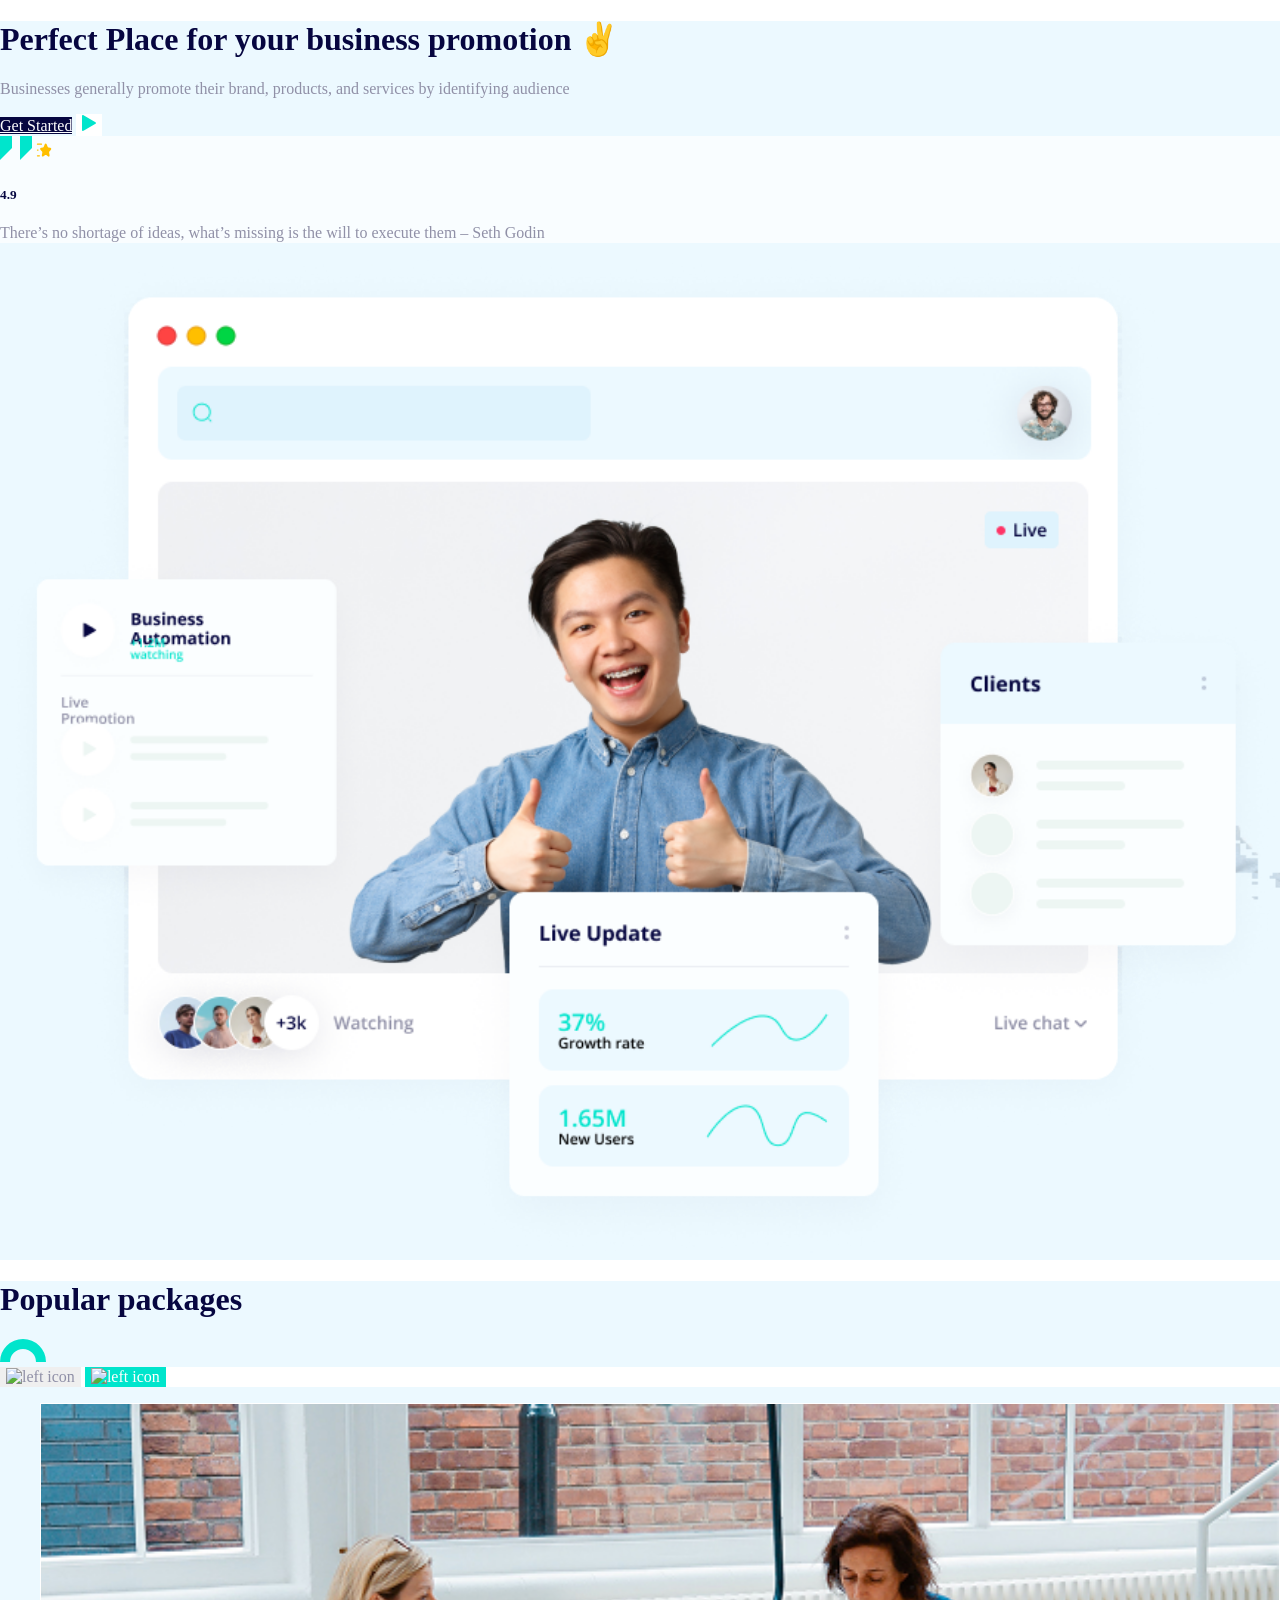
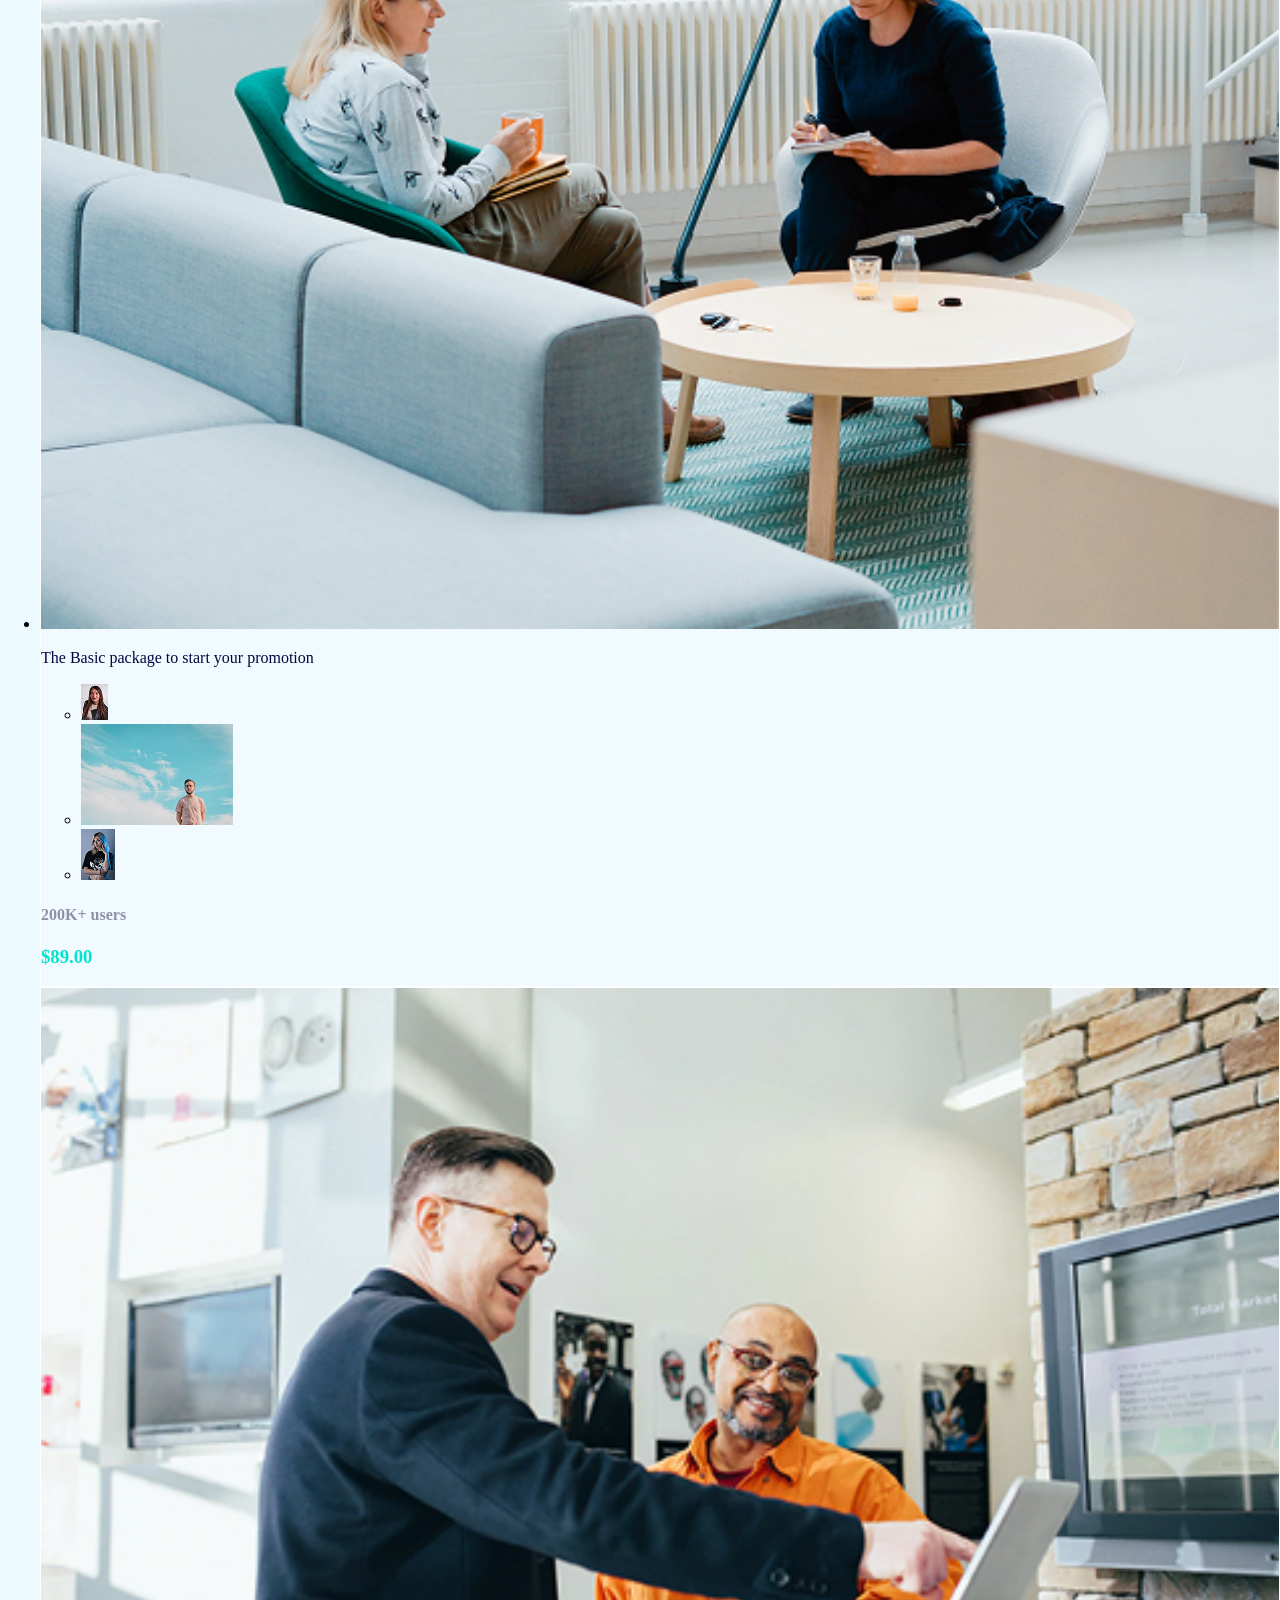
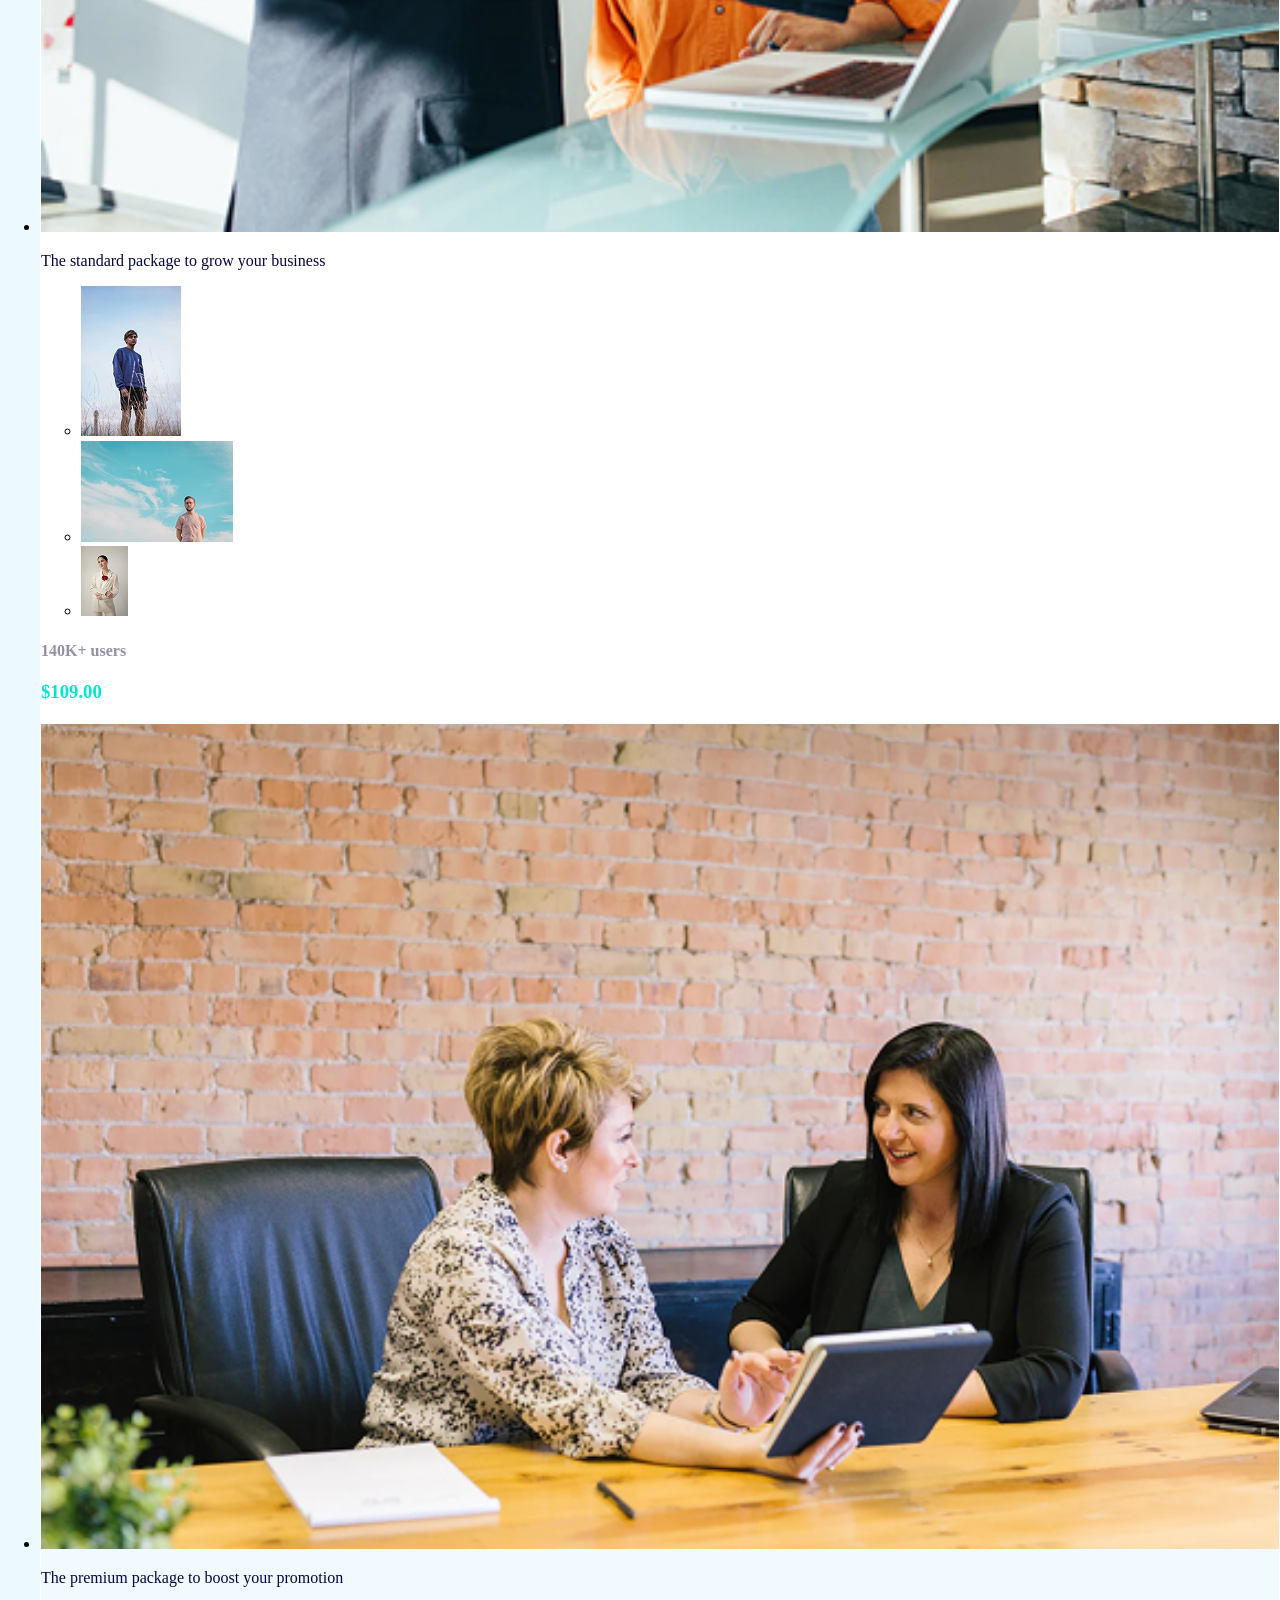
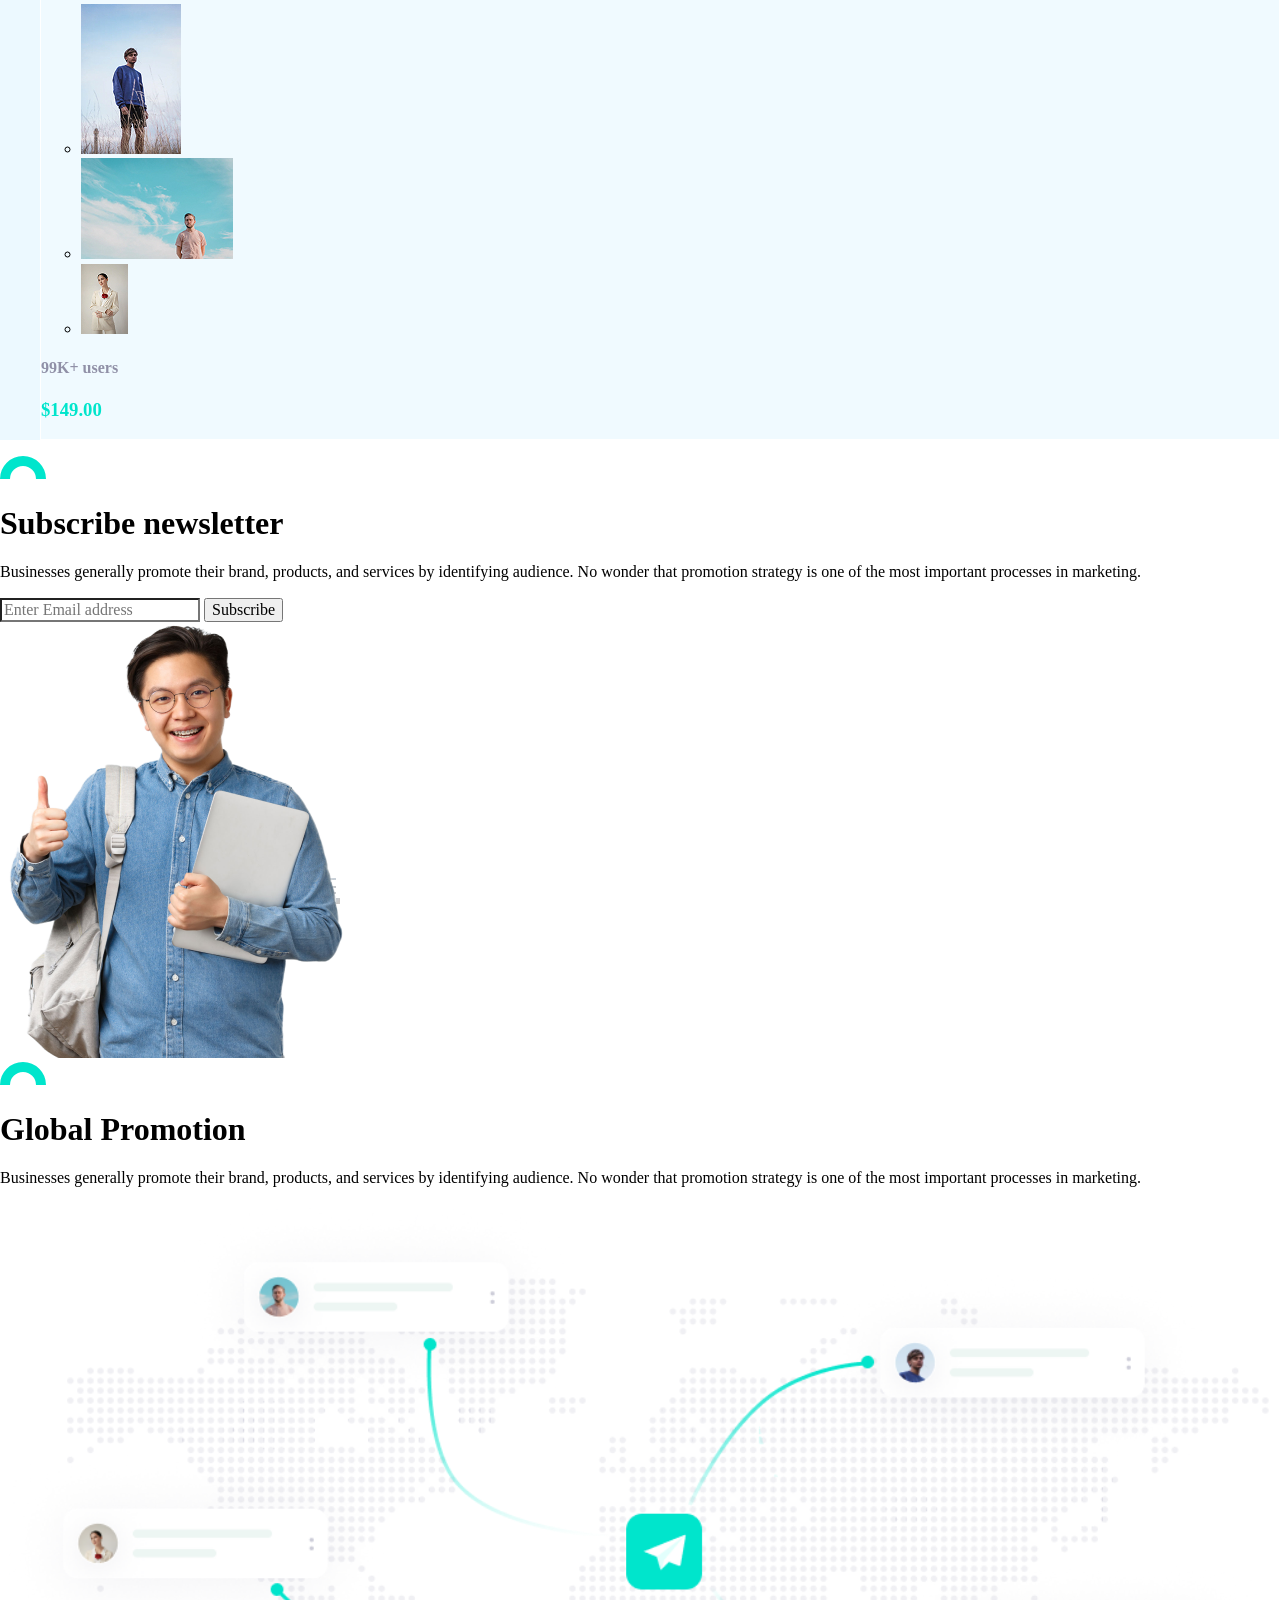
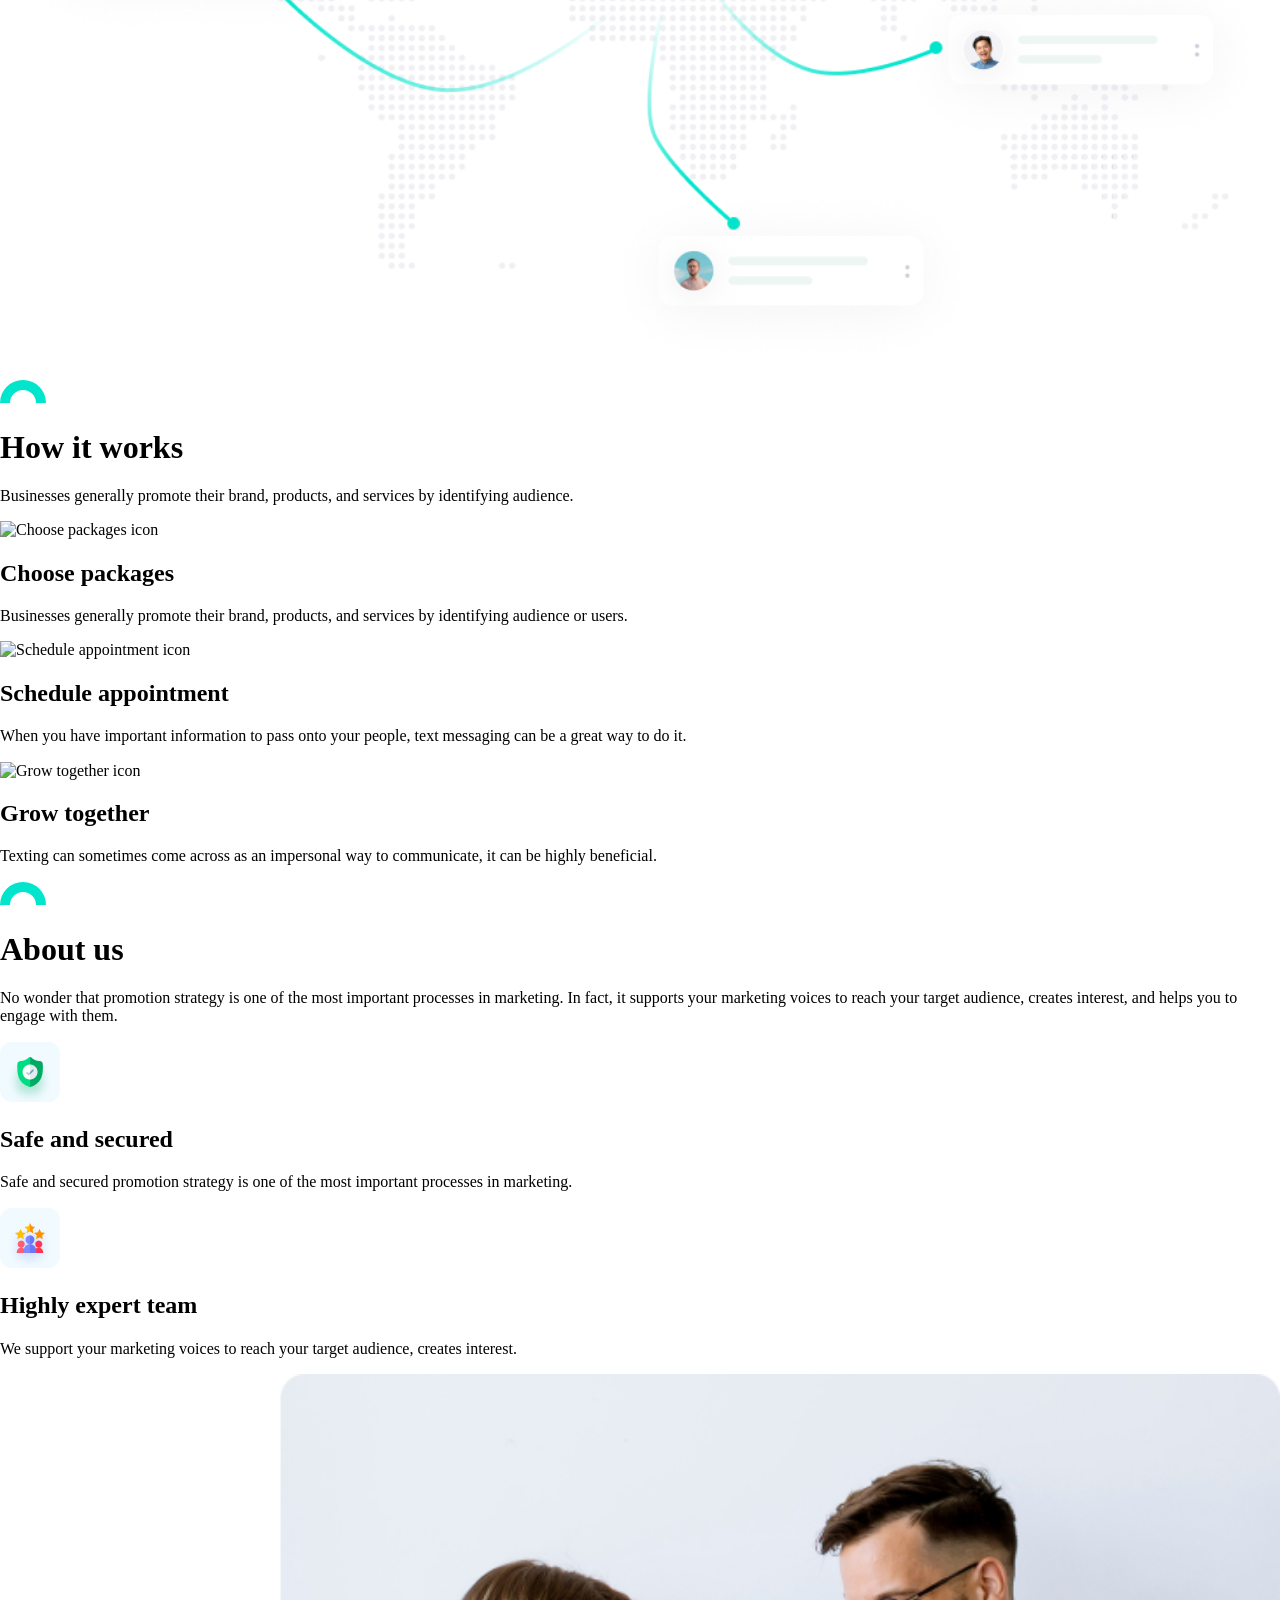
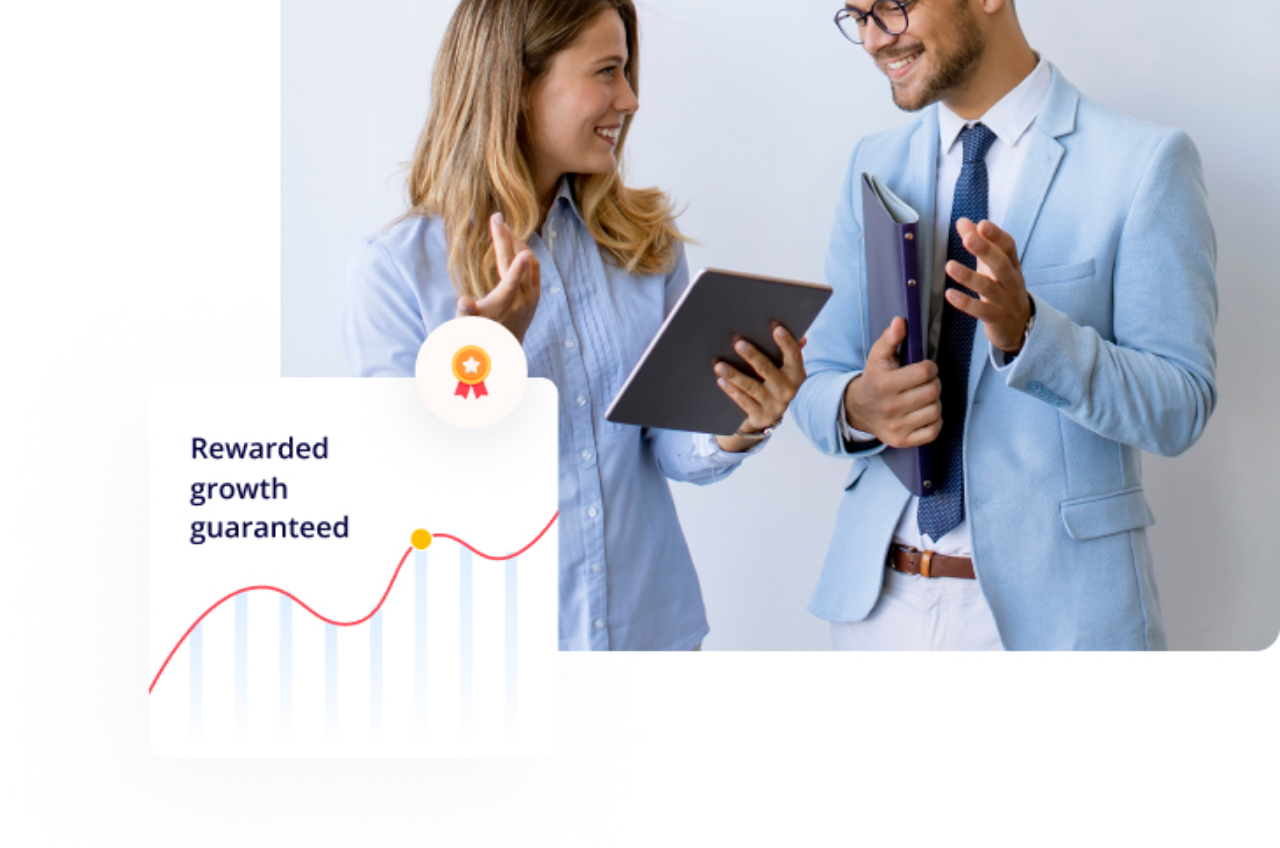
==== deploy/index.html @ d0ba629d "added colors to packages" ====
<!DOCTYPE html>
<html lang="en">
<head>
        <meta charset="UTF-8">
        <meta name="viewport" content="width=device-width, initial-scale=1.0">
        <meta http-equiv="X-UA-Compatible" content="ie=edge">
        <link rel="stylesheet" href="css/styles.css">
        <title>INFO151</title>
    </head>
<body>

<section id="hero">

    <section>
      <article>
        <h1>Perfect Place for your business promotion ✌️</h1>
        <p>Businesses generally promote their brand, products, and services by identifying audience</p>
        <a href="#">Get Started</a>
        <button><img src="img/hero/play_btn.svg" alt="play button"></button>
      </article>

      <article id="hero-card">
        <img src="img/hero/quote.svg" alt=quote icon"">
        <img src="img/hero/star.svg" alt="star">
        <h5>4.9</h5>

        <p>There’s no shortage of ideas, what’s missing is the will to execute them – Seth Godin</p>

      </article>

      
    </section>


    <aside>
         <img src="img/hero/hero-right.png" alt="image happy person" class="img-scaler">
    </aside>
</section>

<section id="packages">
    <h1>Popular packages</h1>
    <img src="img/packages/icongreen.svg" alt="greenoutline">
    <div id="package-button-container">
    <button id="left-arrow"><img src="img/packages/vector_left.png" alt="left icon"></button>
    <button id="right-arrow"><img src="img/packages/vector.png" alt="left icon"></button>
    </div>
    <ul id="package-card-container">
        <li class="package-card">
            <img src="img/packages/card1.jpg" alt="coffeshop" class="img-scaler">
            <p>The Basic package to start your promotion</p>

            <ul>
                <li><img src="img/packages/user1.jpg" alt="user icon1"></li>
                <li><img src="img/packages/user3.jpg" alt="user2"></li>
                <li><img src="img/packages/user2.jpg" alt="user3"></li>
            </ul>
            <h4>200K+ users</h4>
            <h3>$89.00</h3>
        </li>

        <li class="selected package-card">
            <img src="img/packages/card3.jpg" alt="coffeshop" class="img-scaler">
            <p>The standard package to grow your business</p>

            <ul>
                <li><img src="img/packages/user5.jpg" alt="user icon1"></li>
                <li><img src="img/packages/user3.jpg" alt="user2"></li>
                <li><img src="img/packages/user4.jpg" alt="user3"></li>
            </ul>
            <h4>140K+ users</h4>
            <h3>$109.00</h3>
        </li>

        <li class="package-card">
            <img src="img/packages/card2.jpg" alt="coffeshop" class="img-scaler">
            <p>The premium package to boost your promotion</p>

            <ul>
                <li><img src="img/packages/user5.jpg" alt="user icon1"></li>
                <li><img src="img/packages/user3.jpg" alt="user2"></li>
                <li><img src="img/packages/user4.jpg" alt="user3"></li>
            </ul>
            <h4>99K+ users</h4>
            <h3>$149.00</h3>
        </li>
    </ul>

</section><section>
    <section>
        <img src="img/global/icongreen.svg" alt="greenoutline">
        <h1>Subscribe newsletter</h1>
    <P>Businesses generally promote their brand, products, and services by identifying audience. No wonder that promotion strategy is one of the most important processes in marketing.</P> 

    <form action="">
        <input type="text" placeholder="Enter Email address">
        <button>Subscribe</button>
    </form>
    </section>
    <aside>
       <img src="img/newsletter/hero.png" alt="man"> 
    </aside>
    
</section><section>
    <img src="img/global/icongreen.svg" alt="greenoutline">
    <h1>Global Promotion</h1>
    <P>Businesses generally promote their brand, products, and services by identifying audience. No wonder that promotion strategy is one of the most important processes in marketing.</P> 
    <img src="img/communication/imageglobal.png" alt="global" class="img-scaler">
</section><section>
    <section>
      <img src="img/global/icongreen.svg" alt="greenoutline">
      <h1>How it works</h1>
      <p>Businesses generally promote their brand, products, and services by identifying audience.</p>
  
      <section>
        <article>
          <img src="img/process/icon1.png" alt="Choose packages icon">
          <h2>Choose packages</h2>
          <p>Businesses generally promote their brand, products, and services by identifying audience or users.</p>
        </article>
  
        <article>
          <img src="img/process/icon2.png" alt="Schedule appointment icon">
          <h2>Schedule appointment</h2>
          <p>When you have important information to pass onto your people, text messaging can be a great way to do it.</p>
        </article>
  
        <article>
          <img src="img/process/icon3.png" alt="Grow together icon">
          <h2>Grow together</h2>
          <p>Texting can sometimes come across as an impersonal way to communicate, it can be highly beneficial.</p>
        </article>
      </section>
    </section>
  </section>
  <section>
    <section>
        <img src="img/global/icongreen.svg" alt="greenoutline">
      <h1>About us</h1>
      <p>No wonder that promotion strategy is one of the most important processes in marketing. In fact, it supports your marketing voices to reach your target audience, creates interest, and helps you to engage with them.</p>
  
      <article>
        <img src="img/about/iconsafe.png" alt="Safe and secured icon">
        <h2>Safe and secured</h2>
        <p>Safe and secured promotion strategy is one of the most important processes in marketing.</p>
      </article>
  
      <article>
        <img src="img/about/teamicon.png" alt="team icon">
        <h2>Highly expert team</h2>
        <p>We support your marketing voices to reach your target audience, creates interest.</p>
      </article>
    </section>
  
    <aside>
        <img src="img/about/about-hero.jpg" alt="peopleppic" class="img-scaler">
    </aside>
  </section>
  
    <script src="js/scripts-min.js"></script>
</body>

</html>
---- deploy/css/styles.css ----
/*! normalize.css v8.0.0 | MIT License | github.com/necolas/normalize.css */
/* Document
   ========================================================================== */
/**
 * 1. Correct the line height in all browsers.
 * 2. Prevent adjustments of font size after orientation changes in iOS.
 */
html {
  line-height: 1.15; /* 1 */
  -webkit-text-size-adjust: 100%; /* 2 */
}

/* Sections
   ========================================================================== */
/**
 * Remove the margin in all browsers.
 */
body {
  margin: 0;
}

/**
 * Correct the font size and margin on `h1` elements within `section` and
 * `article` contexts in Chrome, Firefox, and Safari.
 */
h1 {
  font-size: 2em;
  margin: 0.67em 0;
}

/* Grouping content
   ========================================================================== */
/**
 * 1. Add the correct box sizing in Firefox.
 * 2. Show the overflow in Edge and IE.
 */
hr {
  -webkit-box-sizing: content-box;
          box-sizing: content-box; /* 1 */
  height: 0; /* 1 */
  overflow: visible; /* 2 */
}

/**
 * 1. Correct the inheritance and scaling of font size in all browsers.
 * 2. Correct the odd `em` font sizing in all browsers.
 */
pre {
  font-family: monospace, monospace; /* 1 */
  font-size: 1em; /* 2 */
}

/* Text-level semantics
   ========================================================================== */
/**
 * Remove the gray background on active links in IE 10.
 */
a {
  background-color: transparent;
}

/**
 * 1. Remove the bottom border in Chrome 57-
 * 2. Add the correct text decoration in Chrome, Edge, IE, Opera, and Safari.
 */
abbr[title] {
  border-bottom: none; /* 1 */
  text-decoration: underline; /* 2 */
  -webkit-text-decoration: underline dotted;
          text-decoration: underline dotted; /* 2 */
}

/**
 * Add the correct font weight in Chrome, Edge, and Safari.
 */
b,
strong {
  font-weight: bolder;
}

/**
 * 1. Correct the inheritance and scaling of font size in all browsers.
 * 2. Correct the odd `em` font sizing in all browsers.
 */
code,
kbd,
samp {
  font-family: monospace, monospace; /* 1 */
  font-size: 1em; /* 2 */
}

/**
 * Add the correct font size in all browsers.
 */
small {
  font-size: 80%;
}

/**
 * Prevent `sub` and `sup` elements from affecting the line height in
 * all browsers.
 */
sub,
sup {
  font-size: 75%;
  line-height: 0;
  position: relative;
  vertical-align: baseline;
}

sub {
  bottom: -0.25em;
}

sup {
  top: -0.5em;
}

/* Embedded content
   ========================================================================== */
/**
 * Remove the border on images inside links in IE 10.
 */
img {
  border-style: none;
}

/* Forms
   ========================================================================== */
/**
 * 1. Change the font styles in all browsers.
 * 2. Remove the margin in Firefox and Safari.
 */
button,
input,
optgroup,
select,
textarea {
  font-family: inherit; /* 1 */
  font-size: 100%; /* 1 */
  line-height: 1.15; /* 1 */
  margin: 0; /* 2 */
}

/**
 * Show the overflow in IE.
 * 1. Show the overflow in Edge.
 */
button,
input { /* 1 */
  overflow: visible;
}

/**
 * Remove the inheritance of text transform in Edge, Firefox, and IE.
 * 1. Remove the inheritance of text transform in Firefox.
 */
button,
select { /* 1 */
  text-transform: none;
}

/**
 * Correct the inability to style clickable types in iOS and Safari.
 */
button,
[type=button],
[type=reset],
[type=submit] {
  -webkit-appearance: button;
}

/**
 * Remove the inner border and padding in Firefox.
 */
button::-moz-focus-inner,
[type=button]::-moz-focus-inner,
[type=reset]::-moz-focus-inner,
[type=submit]::-moz-focus-inner {
  border-style: none;
  padding: 0;
}

/**
 * Restore the focus styles unset by the previous rule.
 */
button:-moz-focusring,
[type=button]:-moz-focusring,
[type=reset]:-moz-focusring,
[type=submit]:-moz-focusring {
  outline: 1px dotted ButtonText;
}

/**
 * Correct the padding in Firefox.
 */
fieldset {
  padding: 0.35em 0.75em 0.625em;
}

/**
 * 1. Correct the text wrapping in Edge and IE.
 * 2. Correct the color inheritance from `fieldset` elements in IE.
 * 3. Remove the padding so developers are not caught out when they zero out
 *    `fieldset` elements in all browsers.
 */
legend {
  -webkit-box-sizing: border-box;
          box-sizing: border-box; /* 1 */
  color: inherit; /* 2 */
  display: table; /* 1 */
  max-width: 100%; /* 1 */
  padding: 0; /* 3 */
  white-space: normal; /* 1 */
}

/**
 * Add the correct vertical alignment in Chrome, Firefox, and Opera.
 */
progress {
  vertical-align: baseline;
}

/**
 * Remove the default vertical scrollbar in IE 10+.
 */
textarea {
  overflow: auto;
}

/**
 * 1. Add the correct box sizing in IE 10.
 * 2. Remove the padding in IE 10.
 */
[type=checkbox],
[type=radio] {
  -webkit-box-sizing: border-box;
          box-sizing: border-box; /* 1 */
  padding: 0; /* 2 */
}

/**
 * Correct the cursor style of increment and decrement buttons in Chrome.
 */
[type=number]::-webkit-inner-spin-button,
[type=number]::-webkit-outer-spin-button {
  height: auto;
}

/**
 * 1. Correct the odd appearance in Chrome and Safari.
 * 2. Correct the outline style in Safari.
 */
[type=search] {
  -webkit-appearance: textfield; /* 1 */
  outline-offset: -2px; /* 2 */
}

/**
 * Remove the inner padding in Chrome and Safari on macOS.
 */
[type=search]::-webkit-search-decoration {
  -webkit-appearance: none;
}

/**
 * 1. Correct the inability to style clickable types in iOS and Safari.
 * 2. Change font properties to `inherit` in Safari.
 */
::-webkit-file-upload-button {
  -webkit-appearance: button; /* 1 */
  font: inherit; /* 2 */
}

/* Interactive
   ========================================================================== */
/*
 * Add the correct display in Edge, IE 10+, and Firefox.
 */
details {
  display: block;
}

/*
 * Add the correct display in all browsers.
 */
summary {
  display: list-item;
}

/* Misc
   ========================================================================== */
/**
 * Add the correct display in IE 10+.
 */
template {
  display: none;
}

/**
 * Add the correct display in IE 10.
 */
[hidden] {
  display: none;
}

/* =============
    Base
============= */
/* =============
    Mixins
============= */
/* =============
    Variables
============= */
:root {
  --black: #000000;
  --white: #ffffff;
  --white20: #ffffff50;
  --Ghost: #F0FAFF;
  --Lily: #ECF9FF;
  --Snowdrop: #F9FDFF;
  --Aqua: #00E5CC;
  --nightblue:#060640;
  --Grey: #9090A7;
  --Jaguar: #000020;
}

/* ---------------- Font Sizing ---------------- */
html {
  font-size: 100%;
}

/* ---------------- Media Queries ---------------- */
.img-scaler {
  width: 100%;
}

/* =============
    Typography
============= */
/* =============
    Buttons
============= */
/* =============
    Forms
============= */
[type=text], [type=password], [type=date], [type=datetime], [type=datetime-local], [type=month], [type=week], [type=email], [type=number], [type=search], [type=tel], [type=time], [type=url], [type=color], textarea {
  -webkit-box-shadow: none;
          box-shadow: none;
}

[type=text]:focus, [type=password]:focus, [type=date]:focus, [type=datetime]:focus, [type=datetime-local]:focus, [type=month]:focus, [type=week]:focus, [type=email]:focus, [type=number]:focus, [type=search]:focus, [type=tel]:focus, [type=time]:focus, [type=url]:focus, [type=color]:focus, textarea:focus {
  -webkit-box-shadow: none;
          box-shadow: none;
}

input[type=text],
input[type=email],
input[type=password],
textarea {
  -webkit-appearance: none;
}

/* =============
    Navigation
============= */
/* =============
    Header
============= */
/* =============
    Footer
============= */
/* =============
    Hero
============= */
@use "../helpers";
#hero {
  background-color: var(--Lily);
}

#hero section article h1 {
  color: var(--nightblue);
}

#hero section article p {
  color: var(--Grey);
}

#hero section article a:link, a:visited {
  background-color: var(--nightblue);
  color: white;
}

#hero section article button {
  background-color: var(--white);
  border: none;
}

#hero-card {
  background-color: var(--Snowdrop);
}

#hero-card h5 {
  color: var(--nightblue);
}

/* =============
   packages
============= */
#packages {
  background-color: var(--Lily);
}
#packages h1 {
  color: var(--nightblue);
}
#packages #package-button-container {
  background-color: var(--white);
}
#packages #package-button-container button {
  border: none;
}
#packages #package-button-container #left-arrow {
  color: var(--Grey);
}
#packages #package-button-container #right-arrow {
  background-color: var(--Aqua);
  color: var(--white);
}
#packages #package-card-container .package-card {
  background-color: var(--Ghost);
  border: 1px solid var(--white);
}
#packages #package-card-container .package-card p {
  color: var(--nightblue);
}
#packages #package-card-container .package-card h4 {
  color: var(--Grey);
}
#packages #package-card-container .package-card h3 {
  color: var(--Aqua);
}
#packages #package-card-container .selected {
  background-color: var(--white);
}
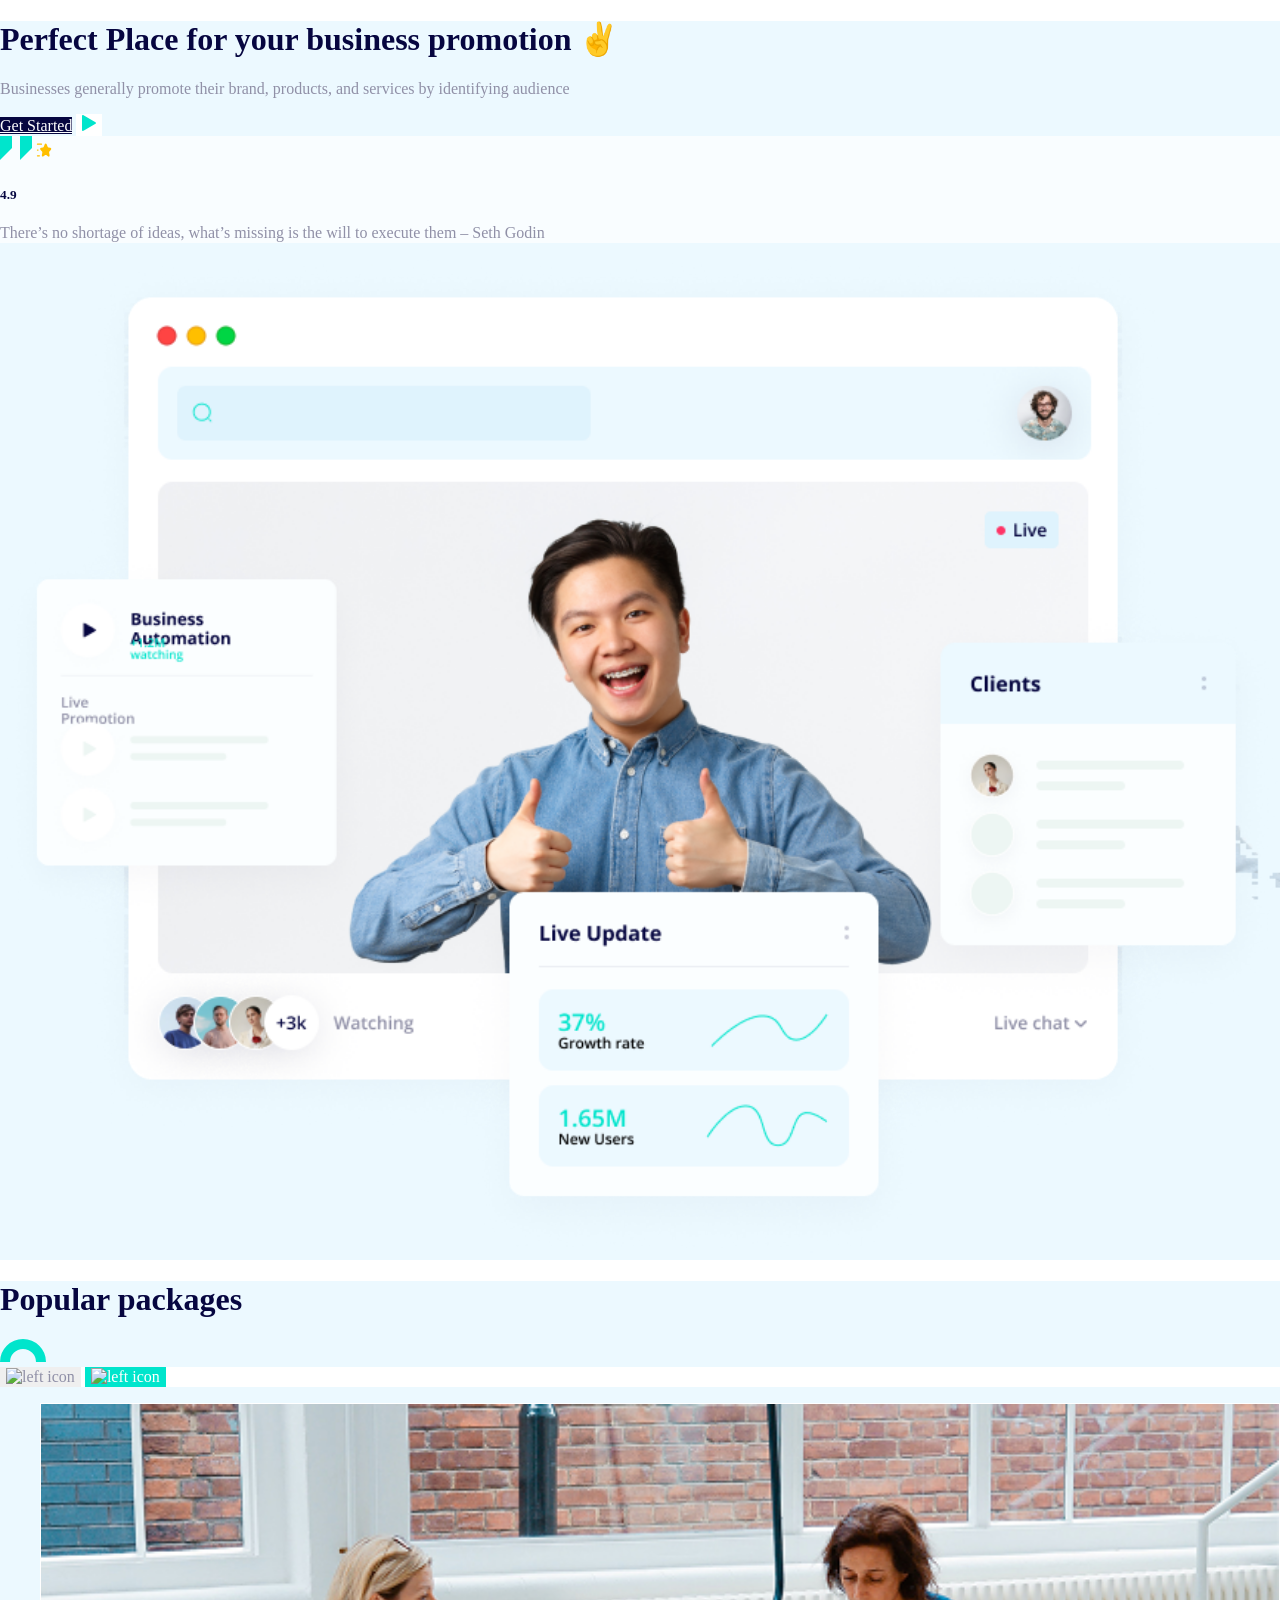
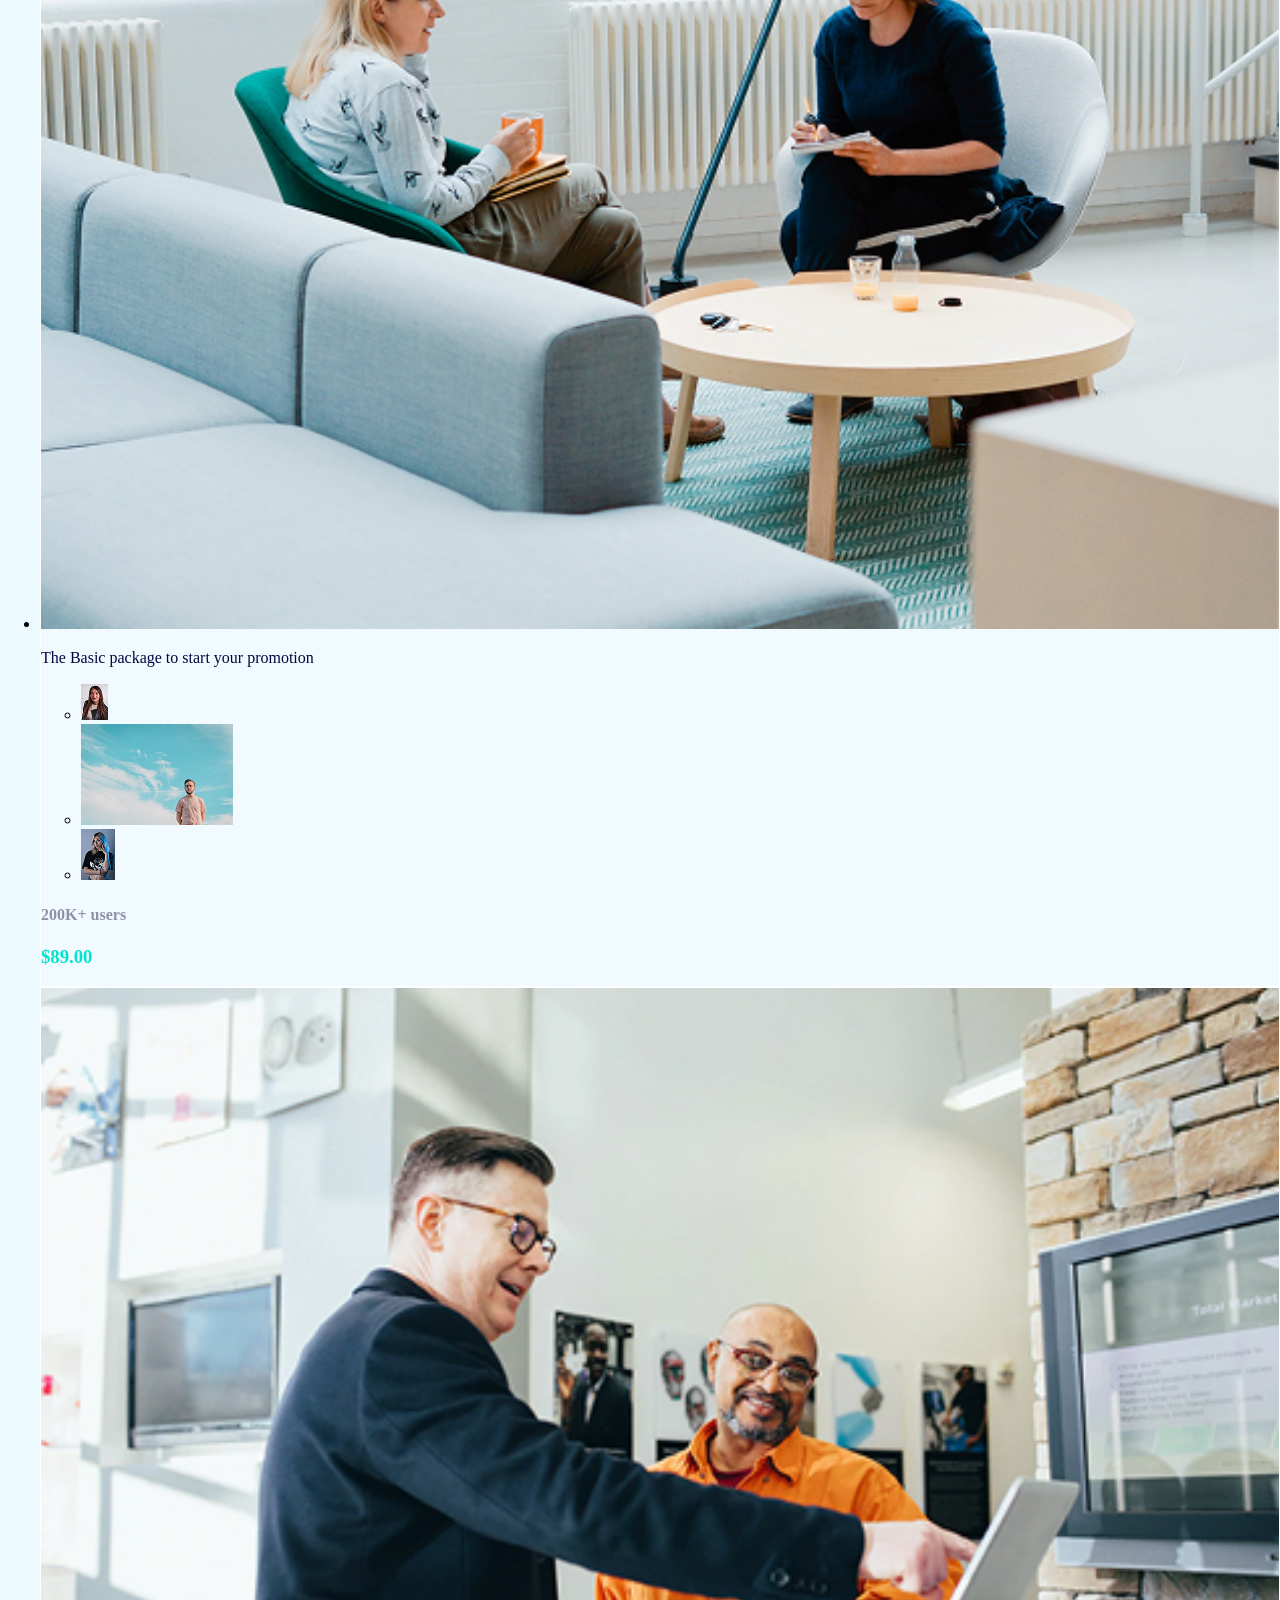
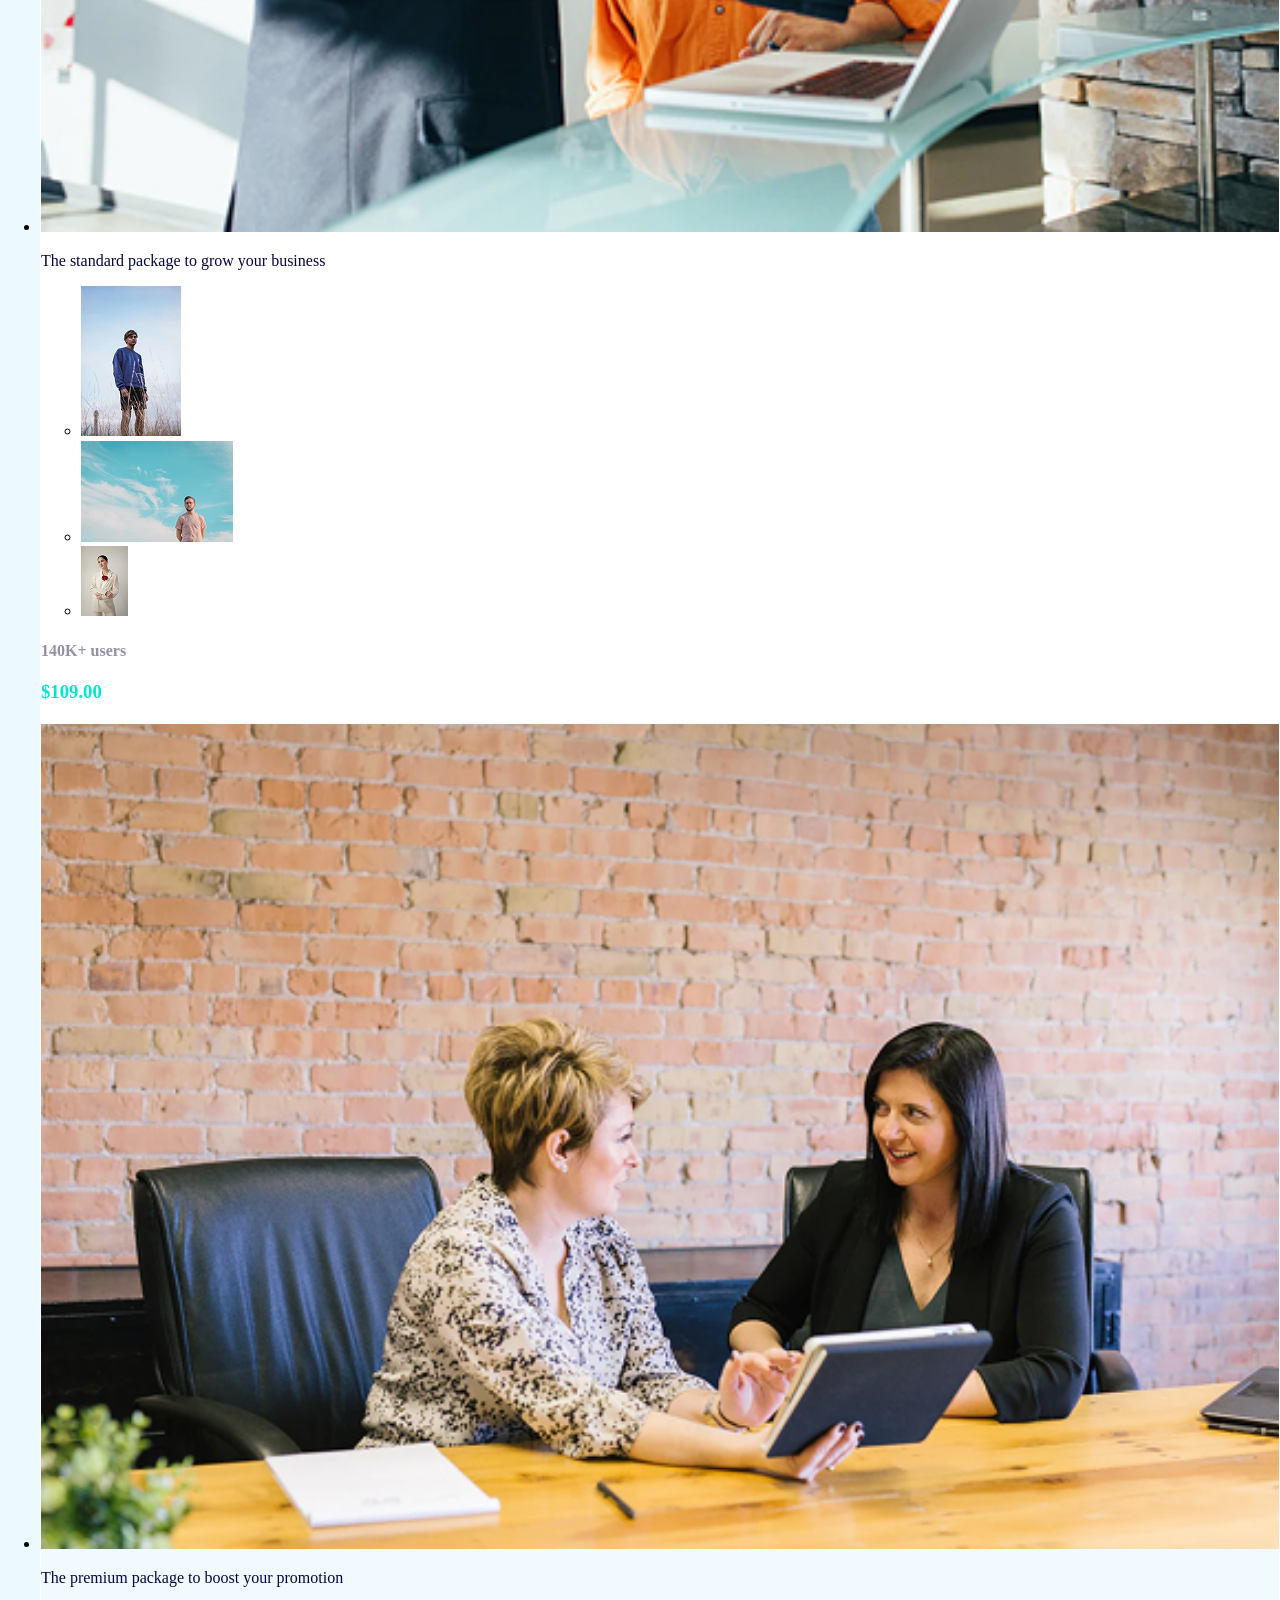
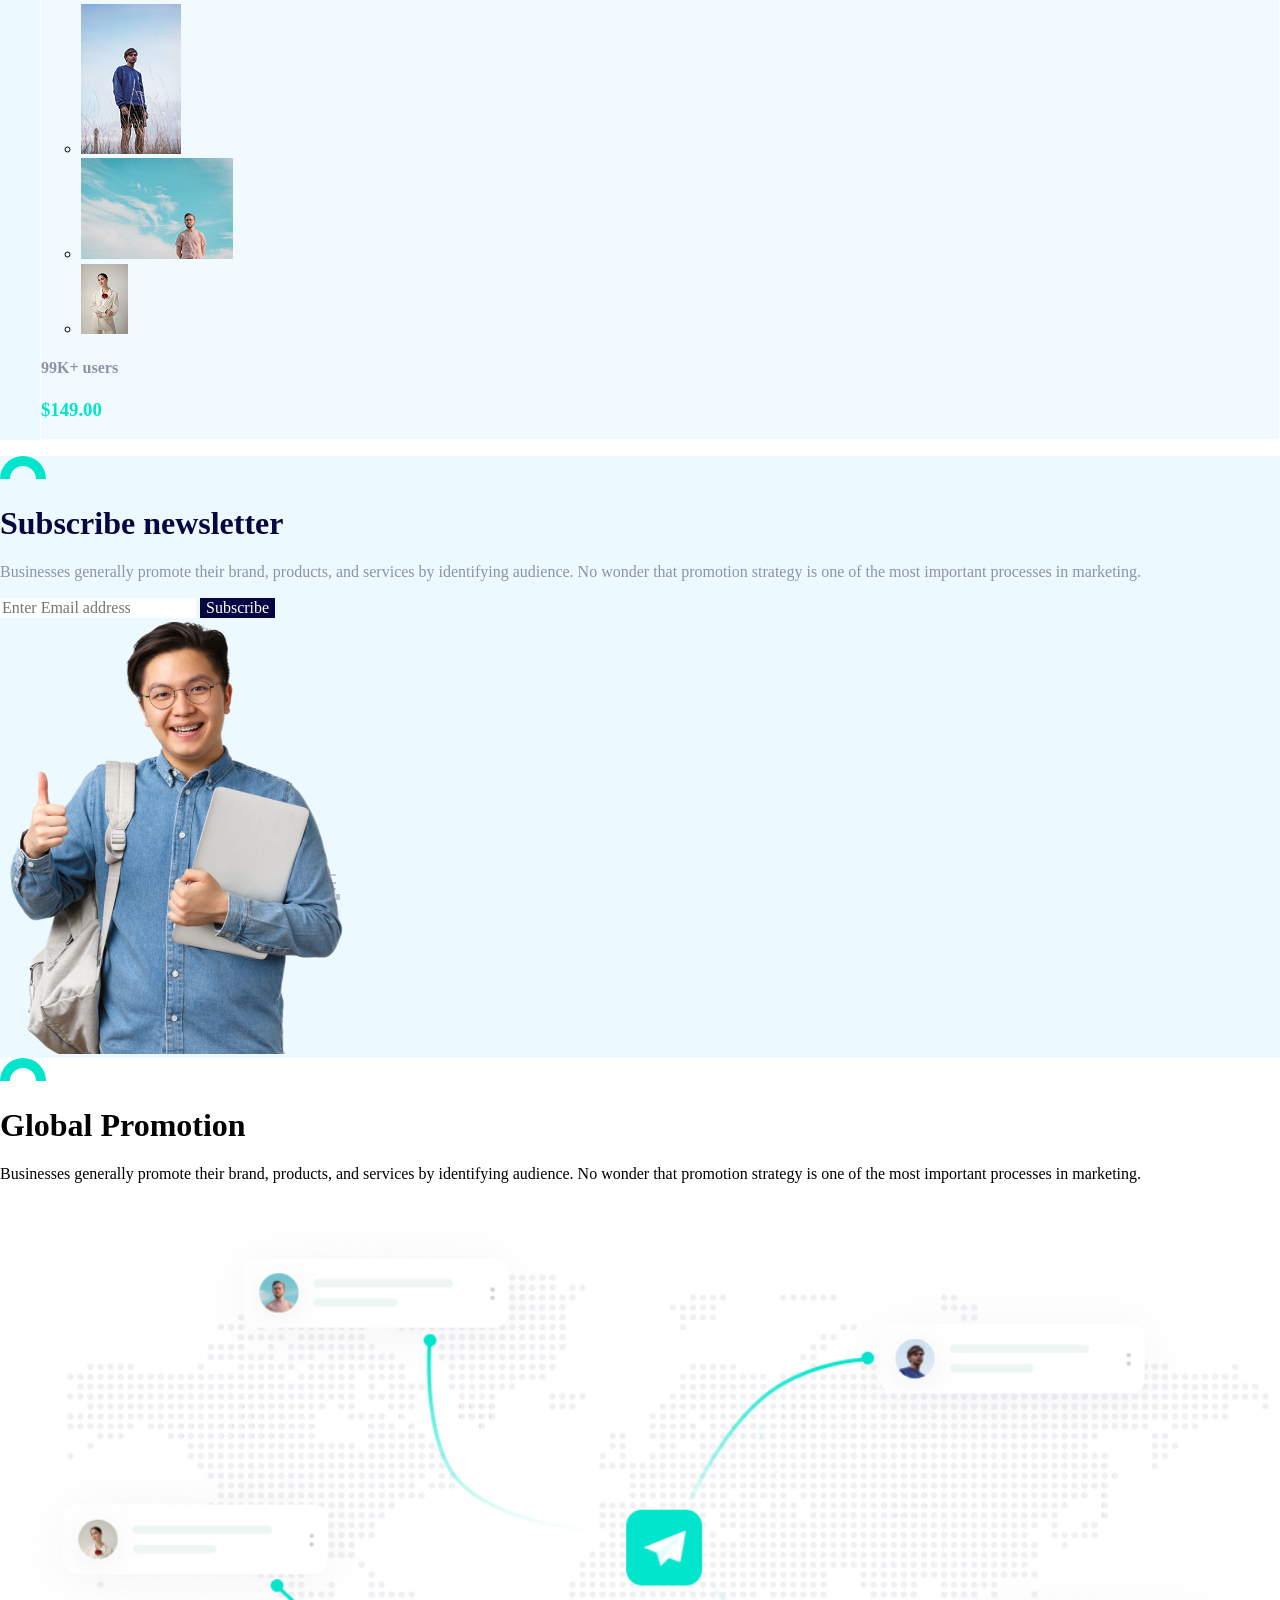
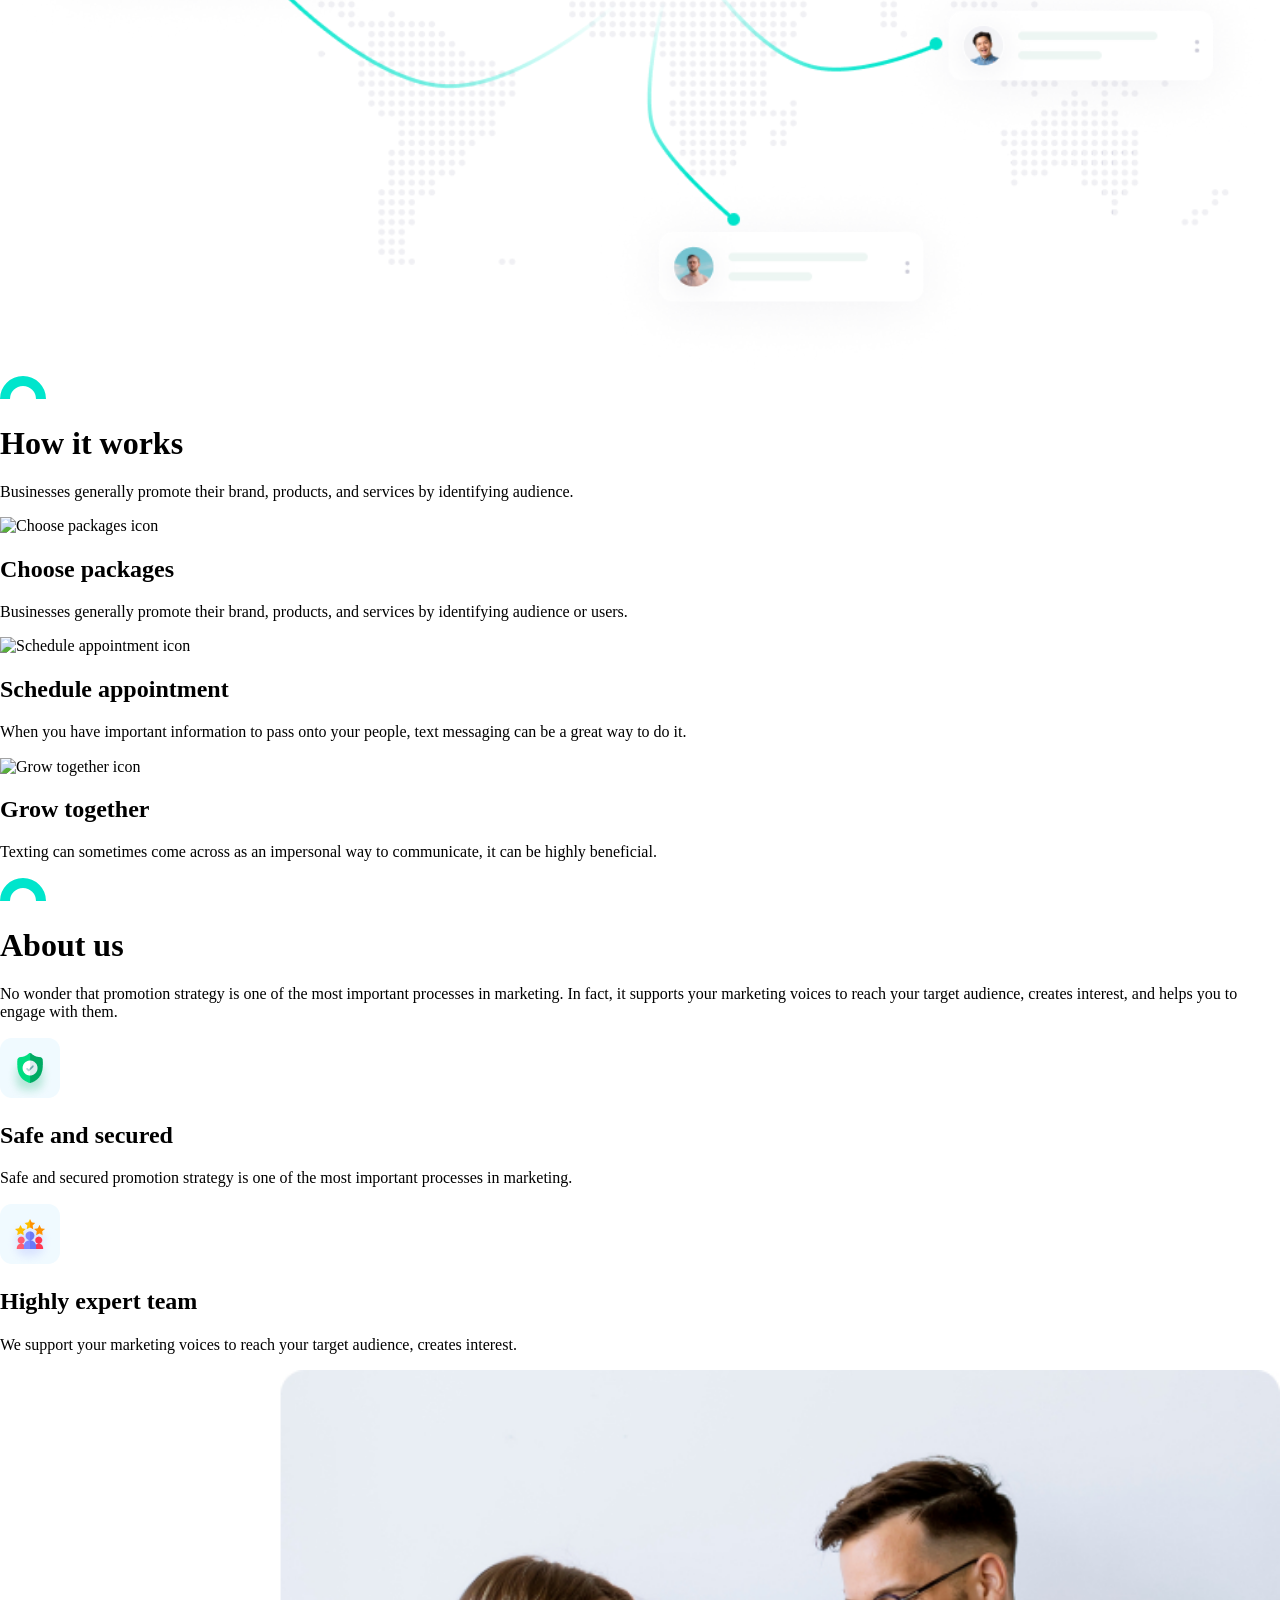
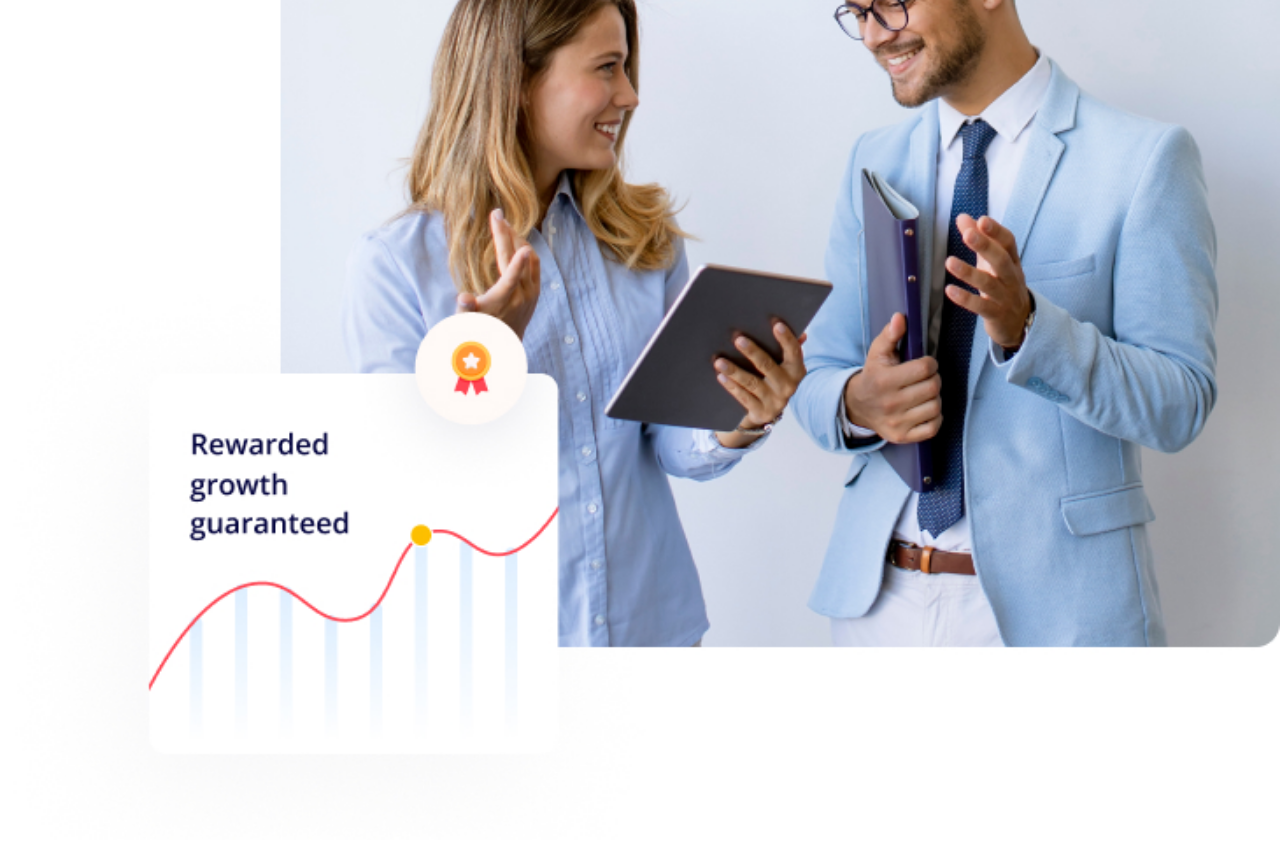
==== commit ea3b9aaa: "added newsletter colors" ====
--- a/deploy/index.html
+++ b/deploy/index.html
@@ -85,7 +85,7 @@
         </li>
     </ul>
 
-</section><section>
+</section><section id="newsletter">
     <section>
         <img src="img/global/icongreen.svg" alt="greenoutline">
         <h1>Subscribe newsletter</h1>
--- a/deploy/css/styles.css
+++ b/deploy/css/styles.css
@@ -442,4 +442,23 @@
 }
 #packages #package-card-container .selected {
   background-color: var(--white);
+}
+
+#newsletter {
+  background-color: var(--Lily);
+}
+#newsletter h1 {
+  color: var(--nightblue);
+}
+#newsletter p {
+  color: var(--Grey);
+}
+#newsletter form input {
+  border: none;
+  color: var(--Grey);
+}
+#newsletter form button {
+  border: none;
+  background-color: var(--nightblue);
+  color: var(--white);
 }
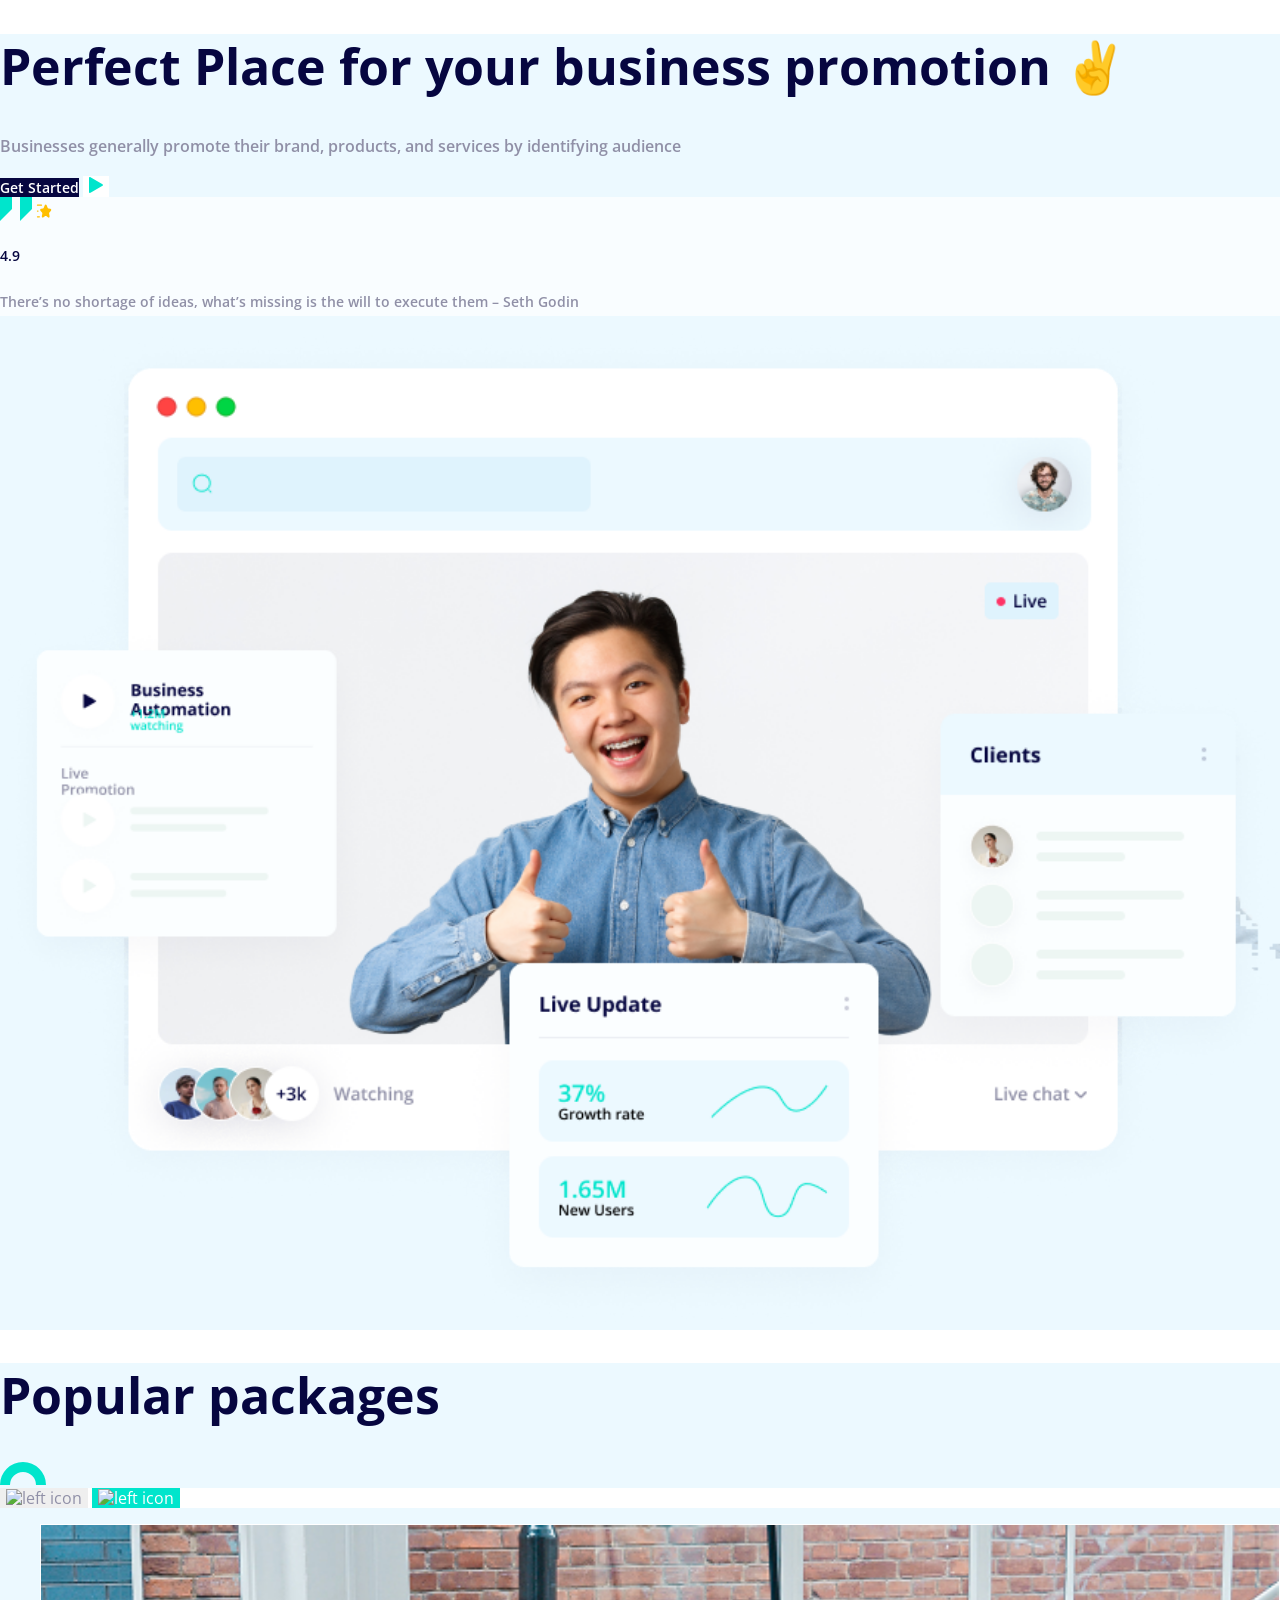
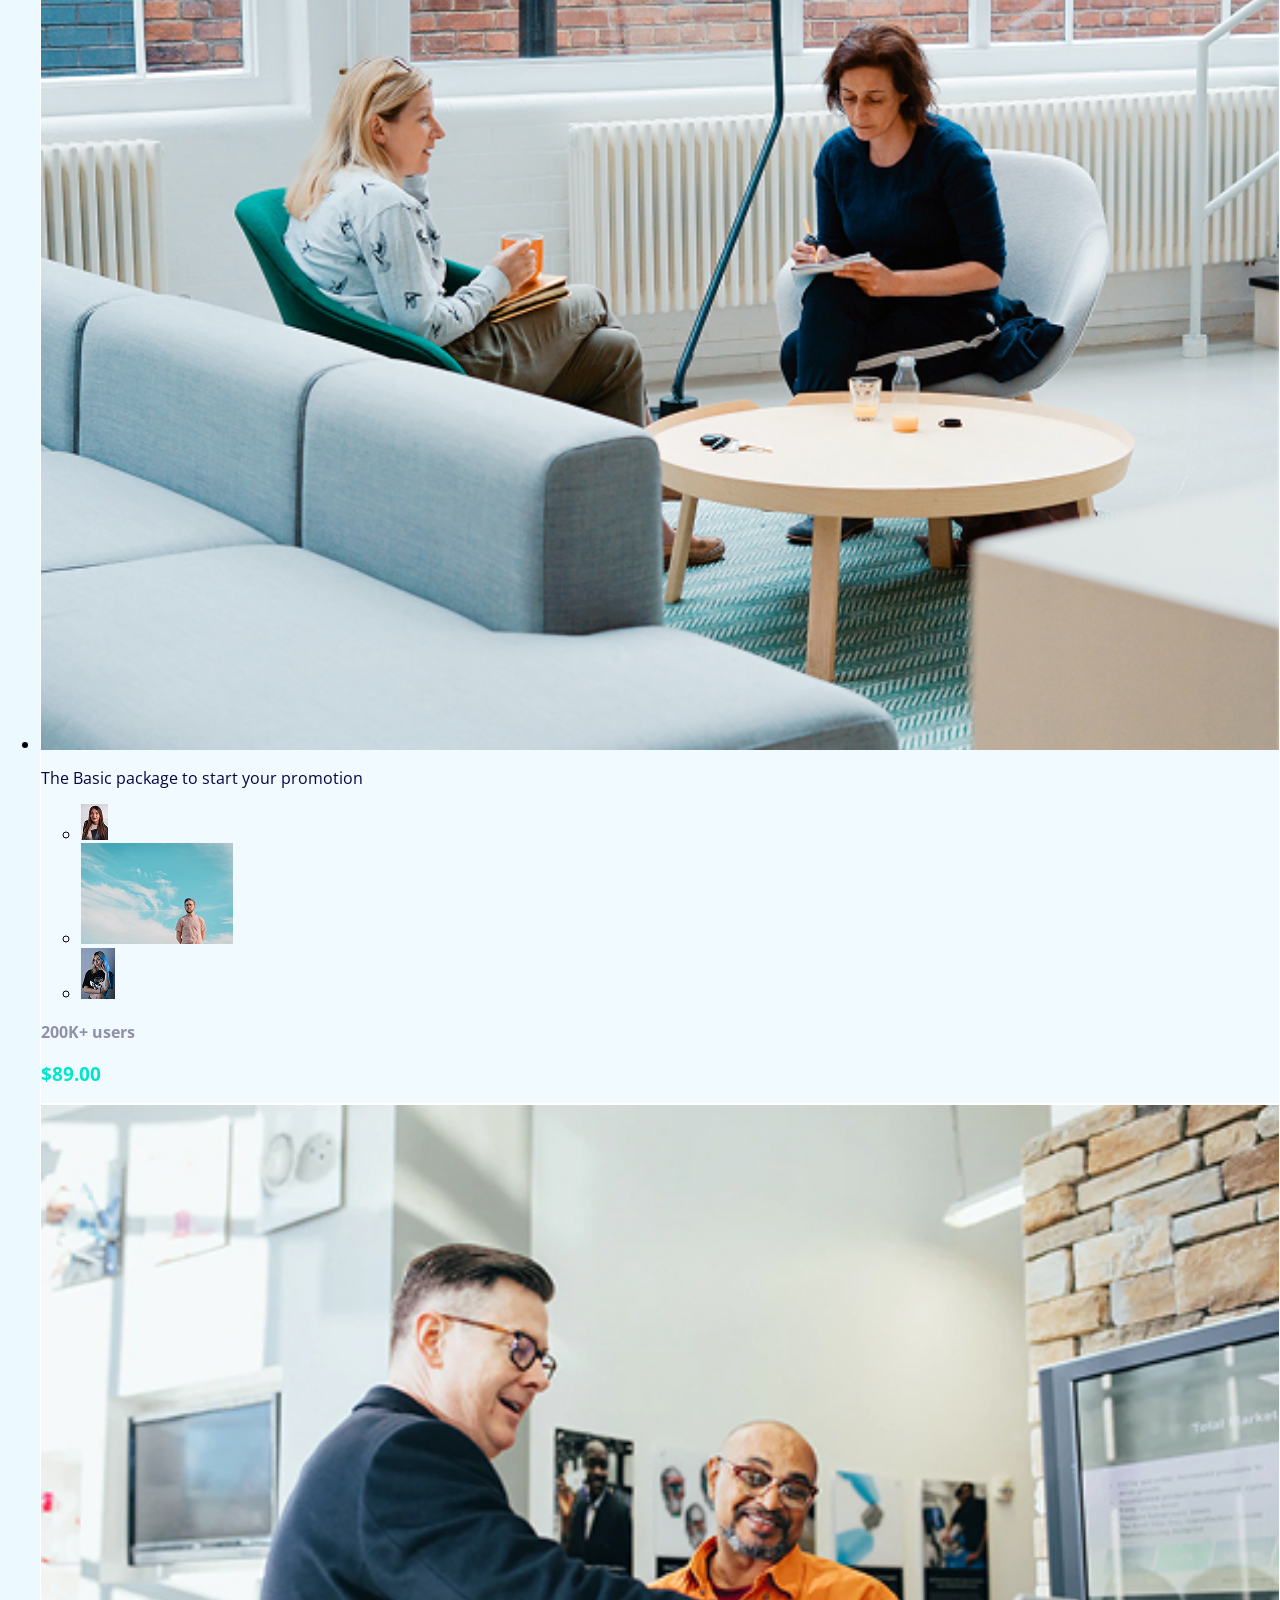
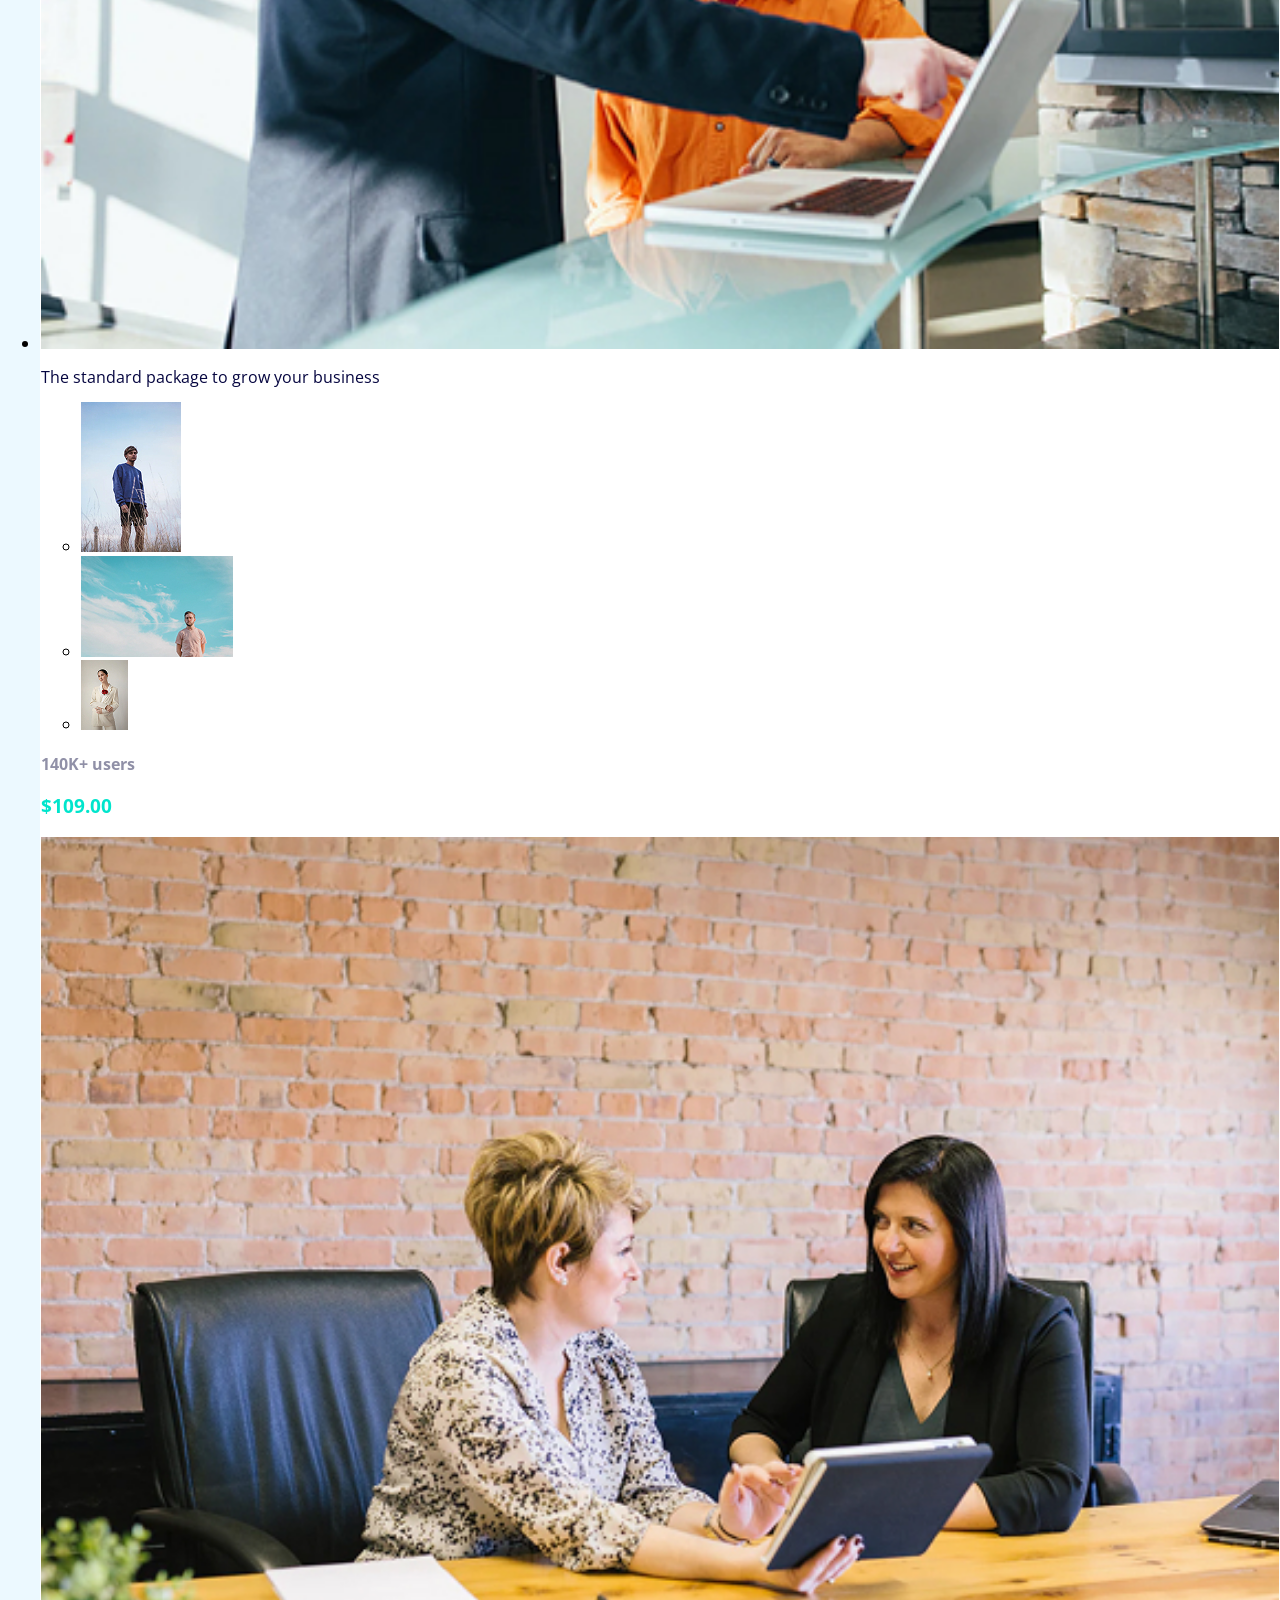
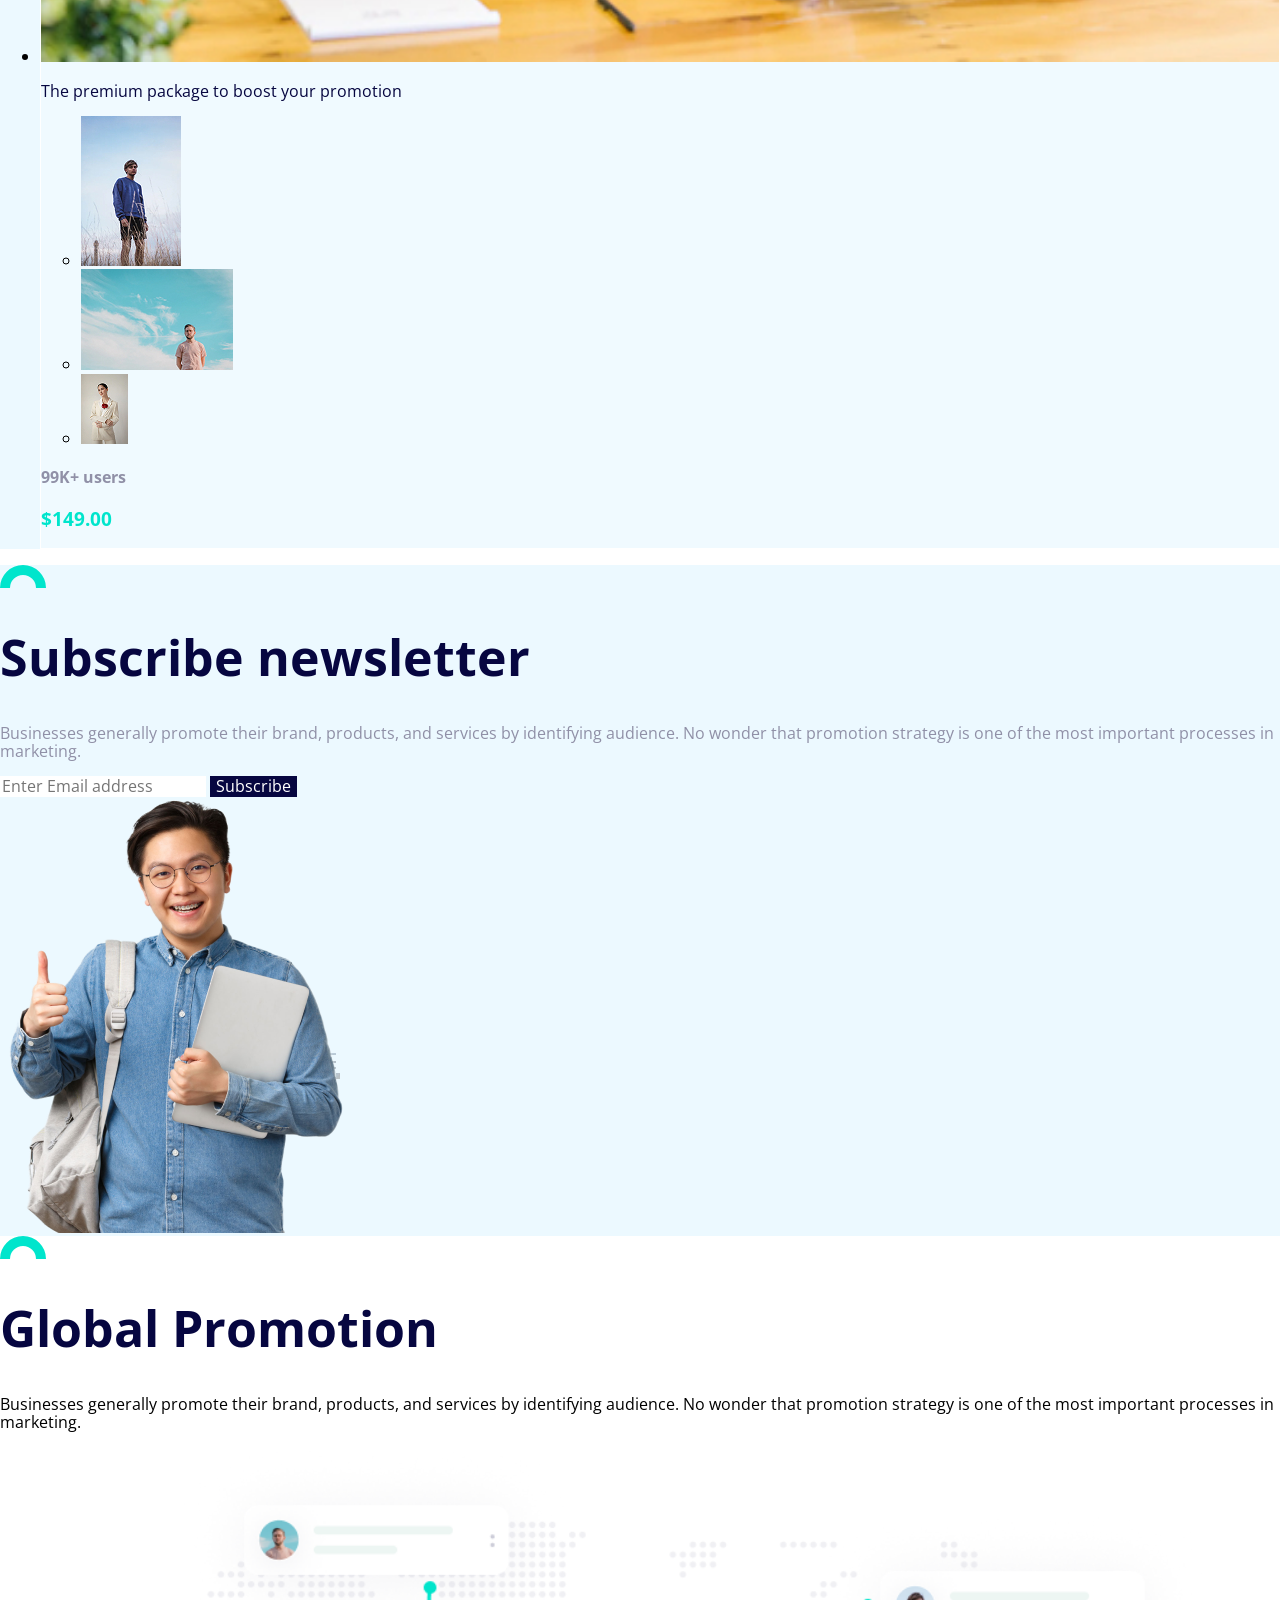
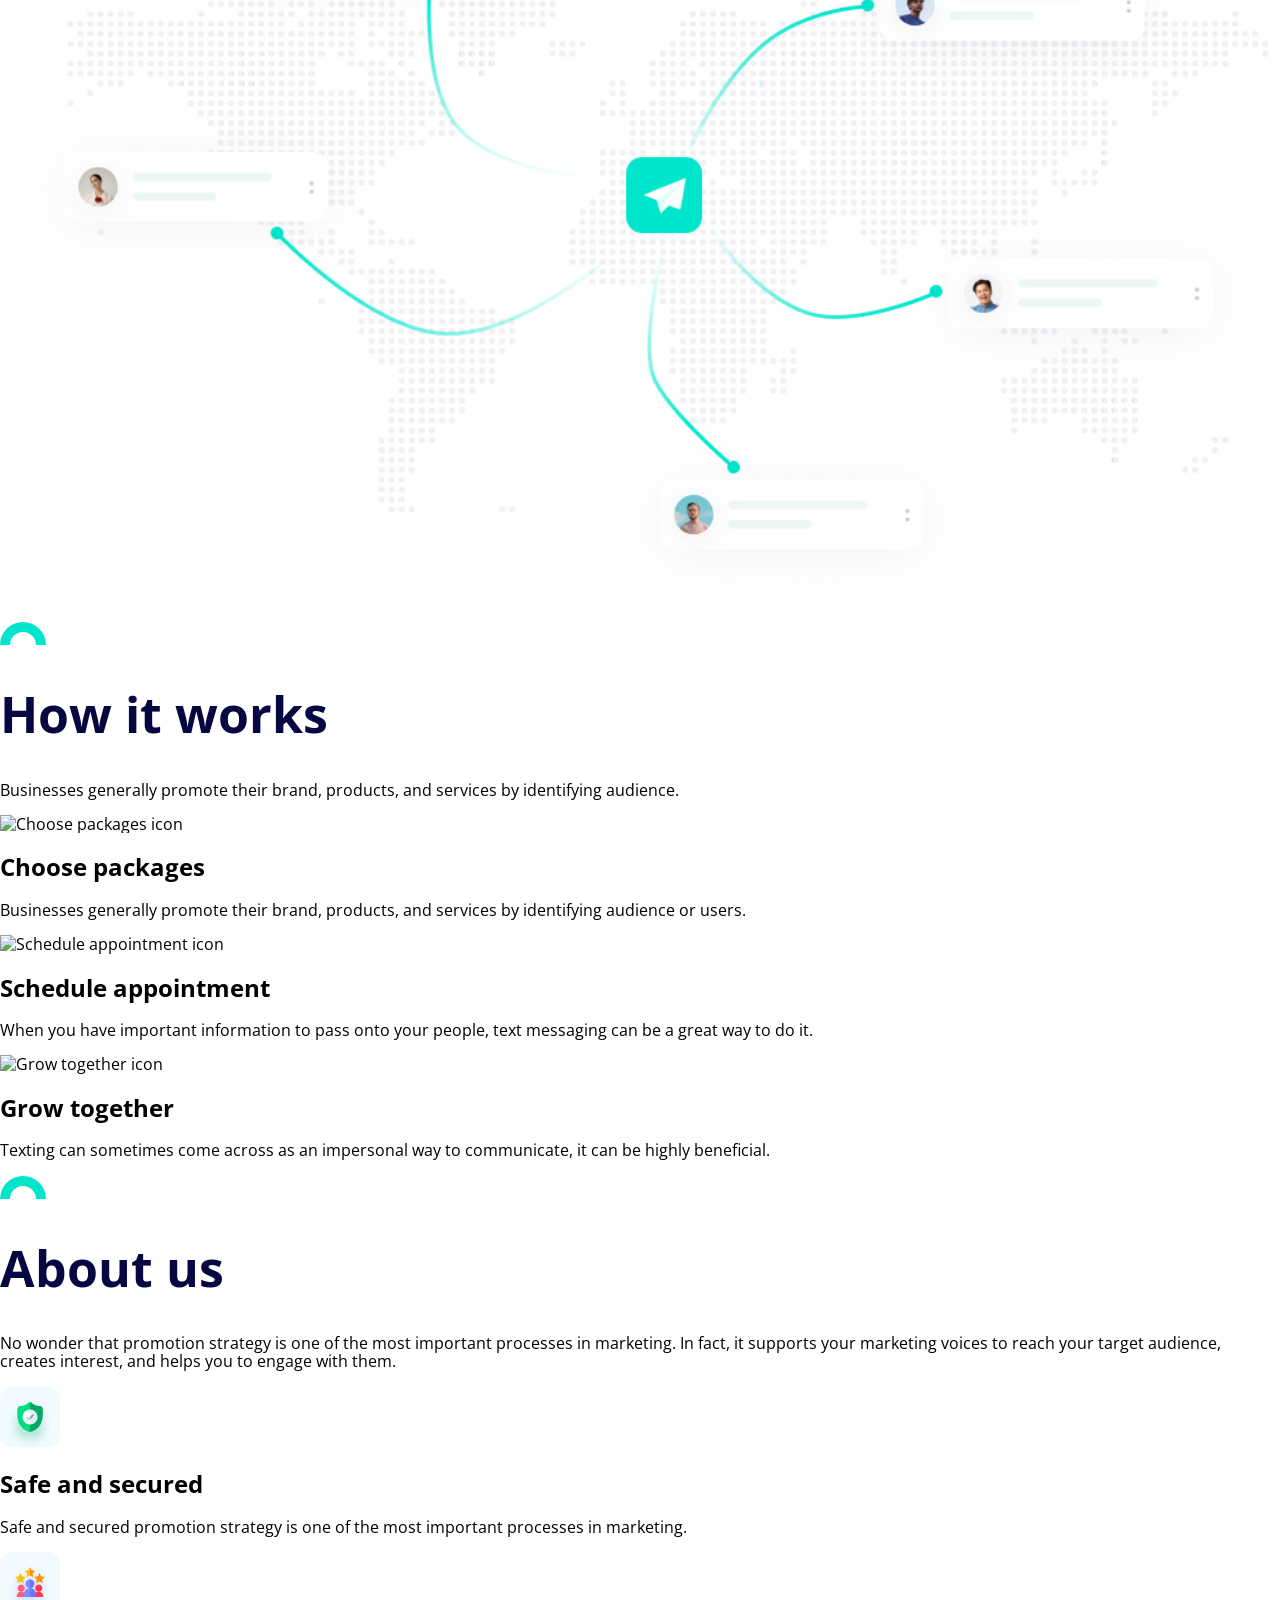
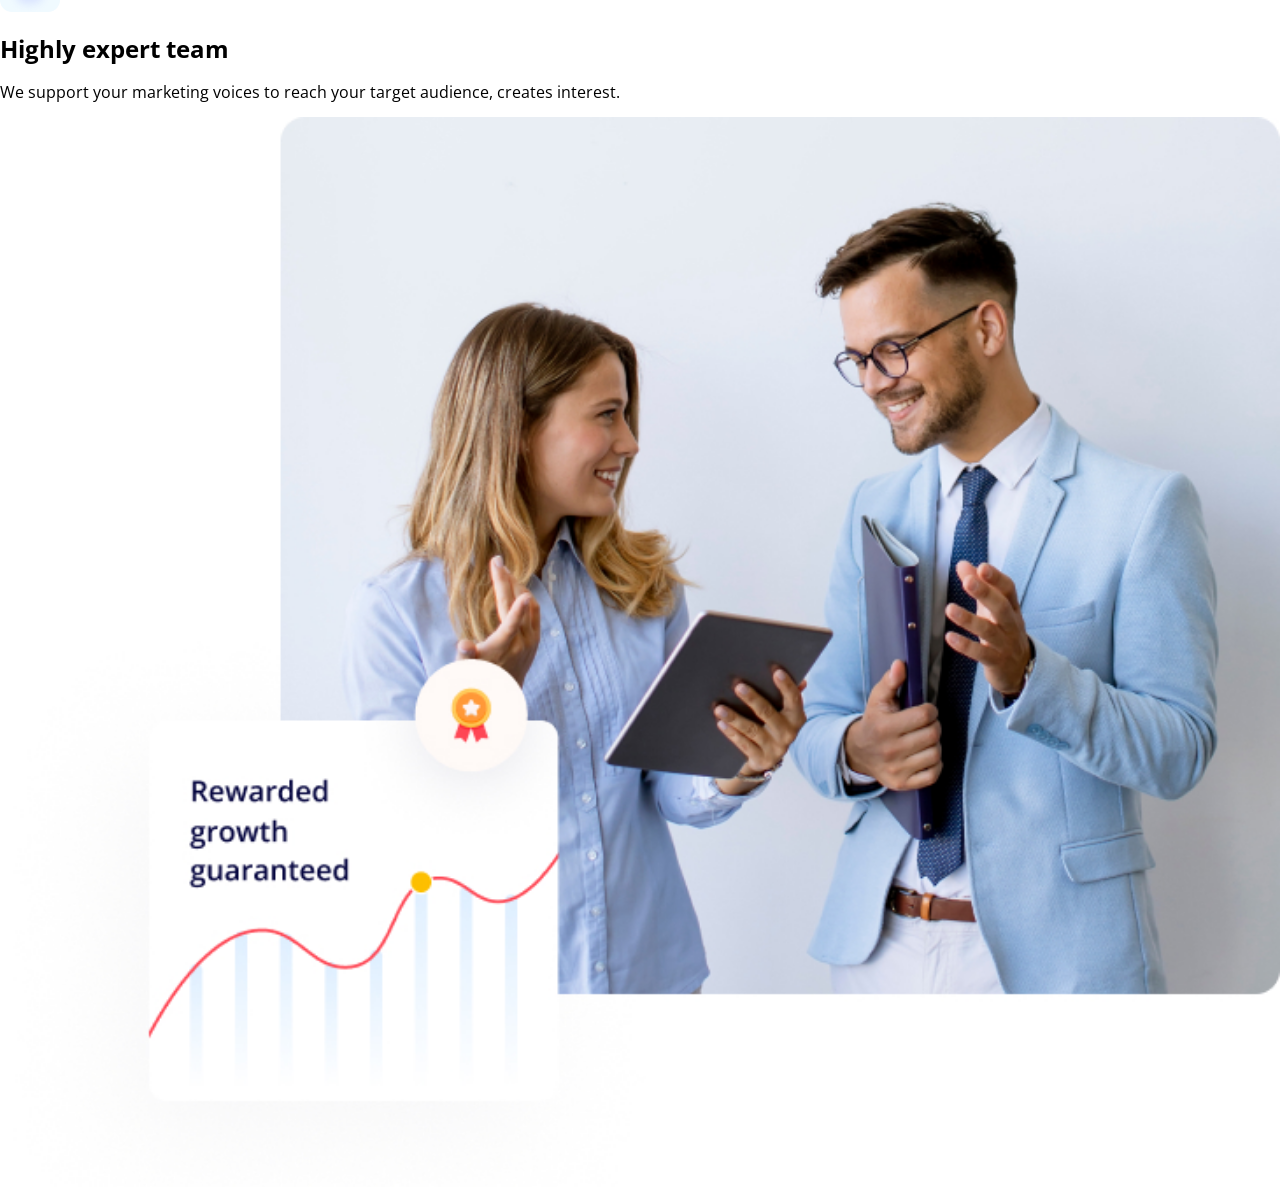
==== commit 1007910f: "updated hero text" ====
--- a/deploy/index.html
+++ b/deploy/index.html
@@ -5,6 +5,9 @@
         <meta name="viewport" content="width=device-width, initial-scale=1.0">
         <meta http-equiv="X-UA-Compatible" content="ie=edge">
         <link rel="stylesheet" href="css/styles.css">
+        <link rel="preconnect" href="https://fonts.googleapis.com">
+        <link rel="preconnect" href="https://fonts.gstatic.com" crossorigin>
+        <link href="https://fonts.googleapis.com/css2?family=Open+Sans:ital,wght@0,300..800;1,300..800&display=swap" rel="stylesheet">
         <title>INFO151</title>
     </head>
 <body>
@@ -13,7 +16,7 @@
 
     <section>
       <article>
-        <h1>Perfect Place for your business promotion ✌️</h1>
+        <h1 class="section-title">Perfect Place for your business promotion ✌️</h1>
         <p>Businesses generally promote their brand, products, and services by identifying audience</p>
         <a href="#">Get Started</a>
         <button><img src="img/hero/play_btn.svg" alt="play button"></button>
@@ -38,7 +41,7 @@
 </section>
 
 <section id="packages">
-    <h1>Popular packages</h1>
+    <h1 class="section-title">Popular packages</h1>
     <img src="img/packages/icongreen.svg" alt="greenoutline">
     <div id="package-button-container">
     <button id="left-arrow"><img src="img/packages/vector_left.png" alt="left icon"></button>
@@ -88,7 +91,7 @@
 </section><section id="newsletter">
     <section>
         <img src="img/global/icongreen.svg" alt="greenoutline">
-        <h1>Subscribe newsletter</h1>
+        <h1 class="section-title">Subscribe newsletter</h1>
     <P>Businesses generally promote their brand, products, and services by identifying audience. No wonder that promotion strategy is one of the most important processes in marketing.</P> 
 
     <form action="">
@@ -102,13 +105,13 @@
     
 </section><section>
     <img src="img/global/icongreen.svg" alt="greenoutline">
-    <h1>Global Promotion</h1>
+    <h1 class="section-title">Global Promotion</h1>
     <P>Businesses generally promote their brand, products, and services by identifying audience. No wonder that promotion strategy is one of the most important processes in marketing.</P> 
     <img src="img/communication/imageglobal.png" alt="global" class="img-scaler">
 </section><section>
     <section>
       <img src="img/global/icongreen.svg" alt="greenoutline">
-      <h1>How it works</h1>
+      <h1 class="section-title">How it works</h1>
       <p>Businesses generally promote their brand, products, and services by identifying audience.</p>
   
       <section>
@@ -135,7 +138,7 @@
   <section>
     <section>
         <img src="img/global/icongreen.svg" alt="greenoutline">
-      <h1>About us</h1>
+      <h1 class="green-list-item section-title">About us</h1>
       <p>No wonder that promotion strategy is one of the most important processes in marketing. In fact, it supports your marketing voices to reach your target audience, creates interest, and helps you to engage with them.</p>
   
       <article>
--- a/deploy/css/styles.css
+++ b/deploy/css/styles.css
@@ -339,9 +339,31 @@
 /* =============
     Typography
 ============= */
+body {
+  font-family: "Open Sans", sans-serif;
+}
+
+.section-title {
+  color: var(--nightblue);
+  font-size: 3.125rem;
+  line-height: 4.0625rem;
+}
+
+/* .open-sans-<uniquifier> {
+  font-family: "Open Sans", sans-serif;
+  font-optical-sizing: auto;
+  font-weight: <weight>;
+  font-style: normal;
+  font-variation-settings:
+    "wdth" 100;
+} */
 /* =============
     Buttons
 ============= */
+a {
+  text-decoration: none;
+}
+
 /* =============
     Forms
 ============= */
@@ -374,7 +396,6 @@
 /* =============
     Hero
 ============= */
-@use "../helpers";
 #hero {
   background-color: var(--Lily);
 }
@@ -385,11 +406,15 @@
 
 #hero section article p {
   color: var(--Grey);
+  font-weight: 600;
+  line-height: 1.75rem;
 }
 
 #hero section article a:link, a:visited {
   background-color: var(--nightblue);
   color: white;
+  font-size: 0.875rem;
+  font-weight: 600;
 }
 
 #hero section article button {
@@ -400,9 +425,16 @@
 #hero-card {
   background-color: var(--Snowdrop);
 }
+#hero-card p {
+  font-size: 0.875rem;
+  font-weight: 600;
+  line-height: 1.5rem;
+}
 
 #hero-card h5 {
   color: var(--nightblue);
+  font-weight: 600;
+  font-size: 0.875rem;
 }
 
 /* =============
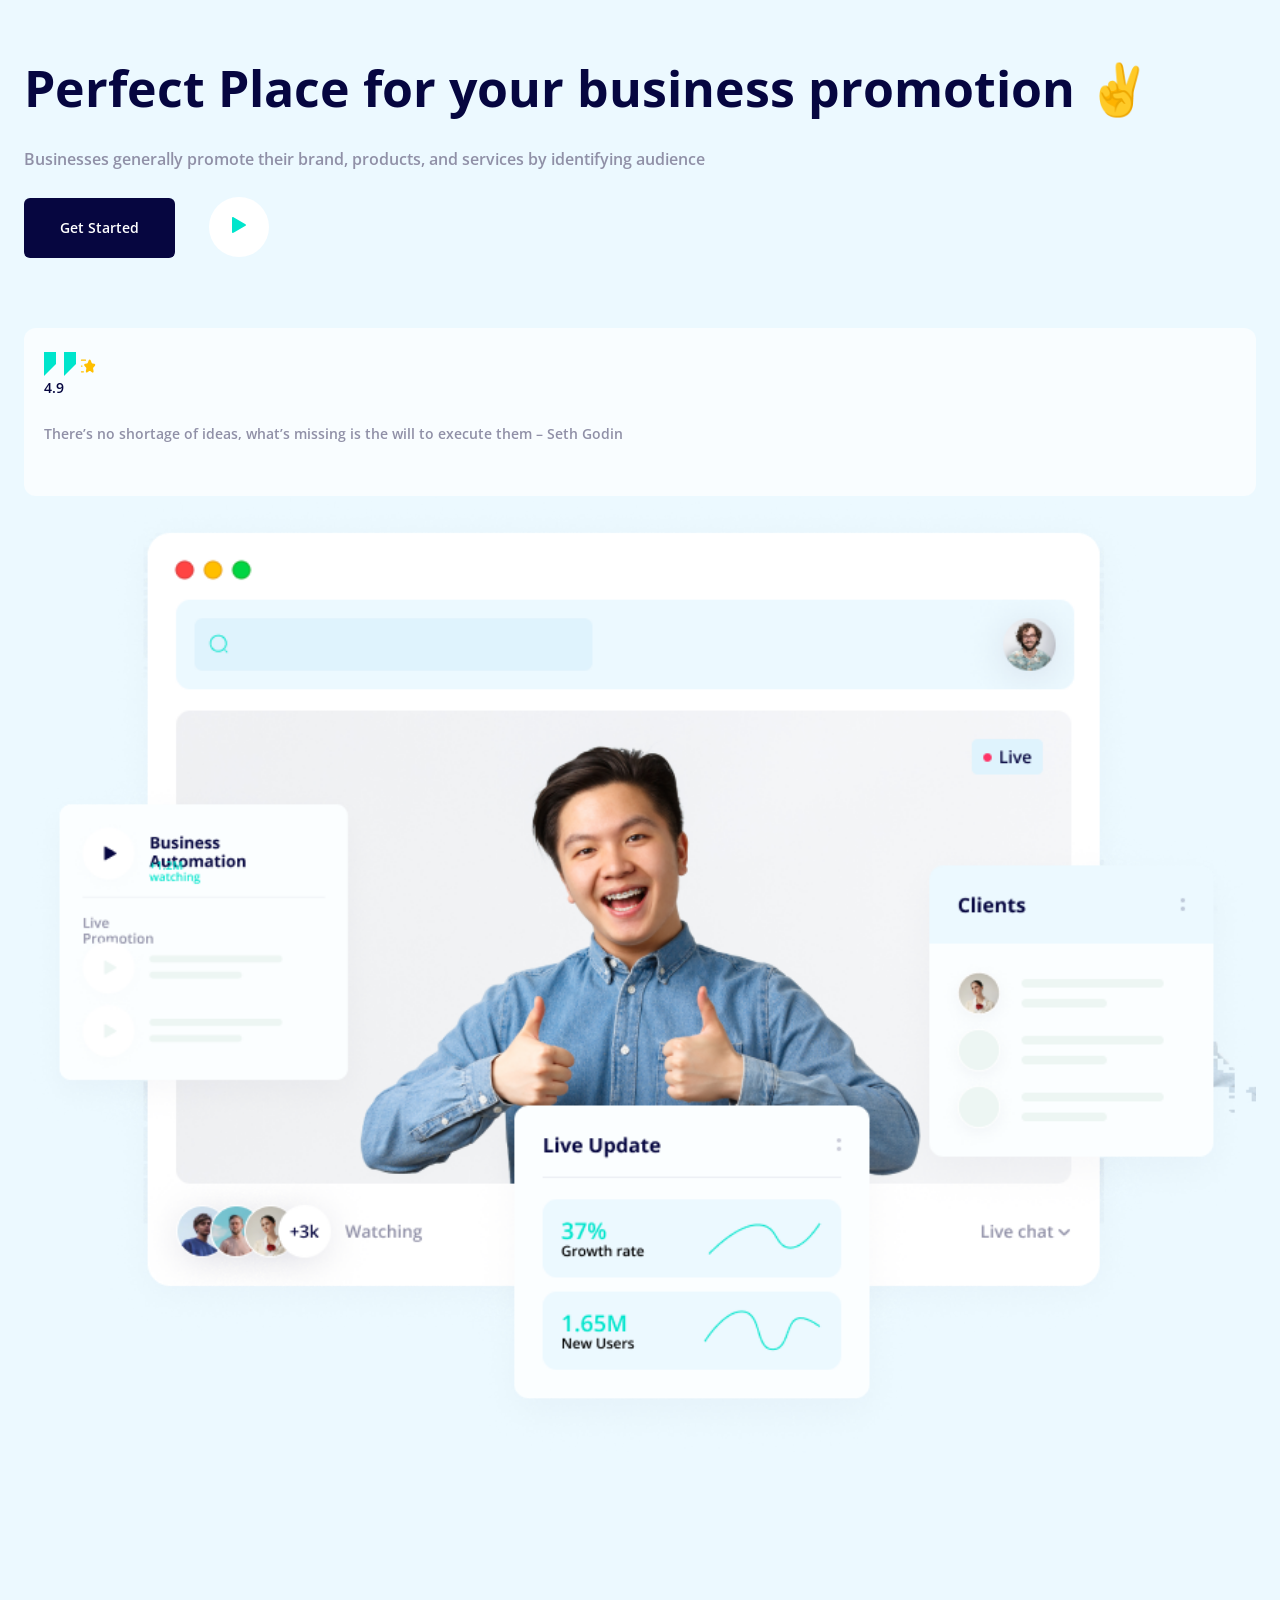
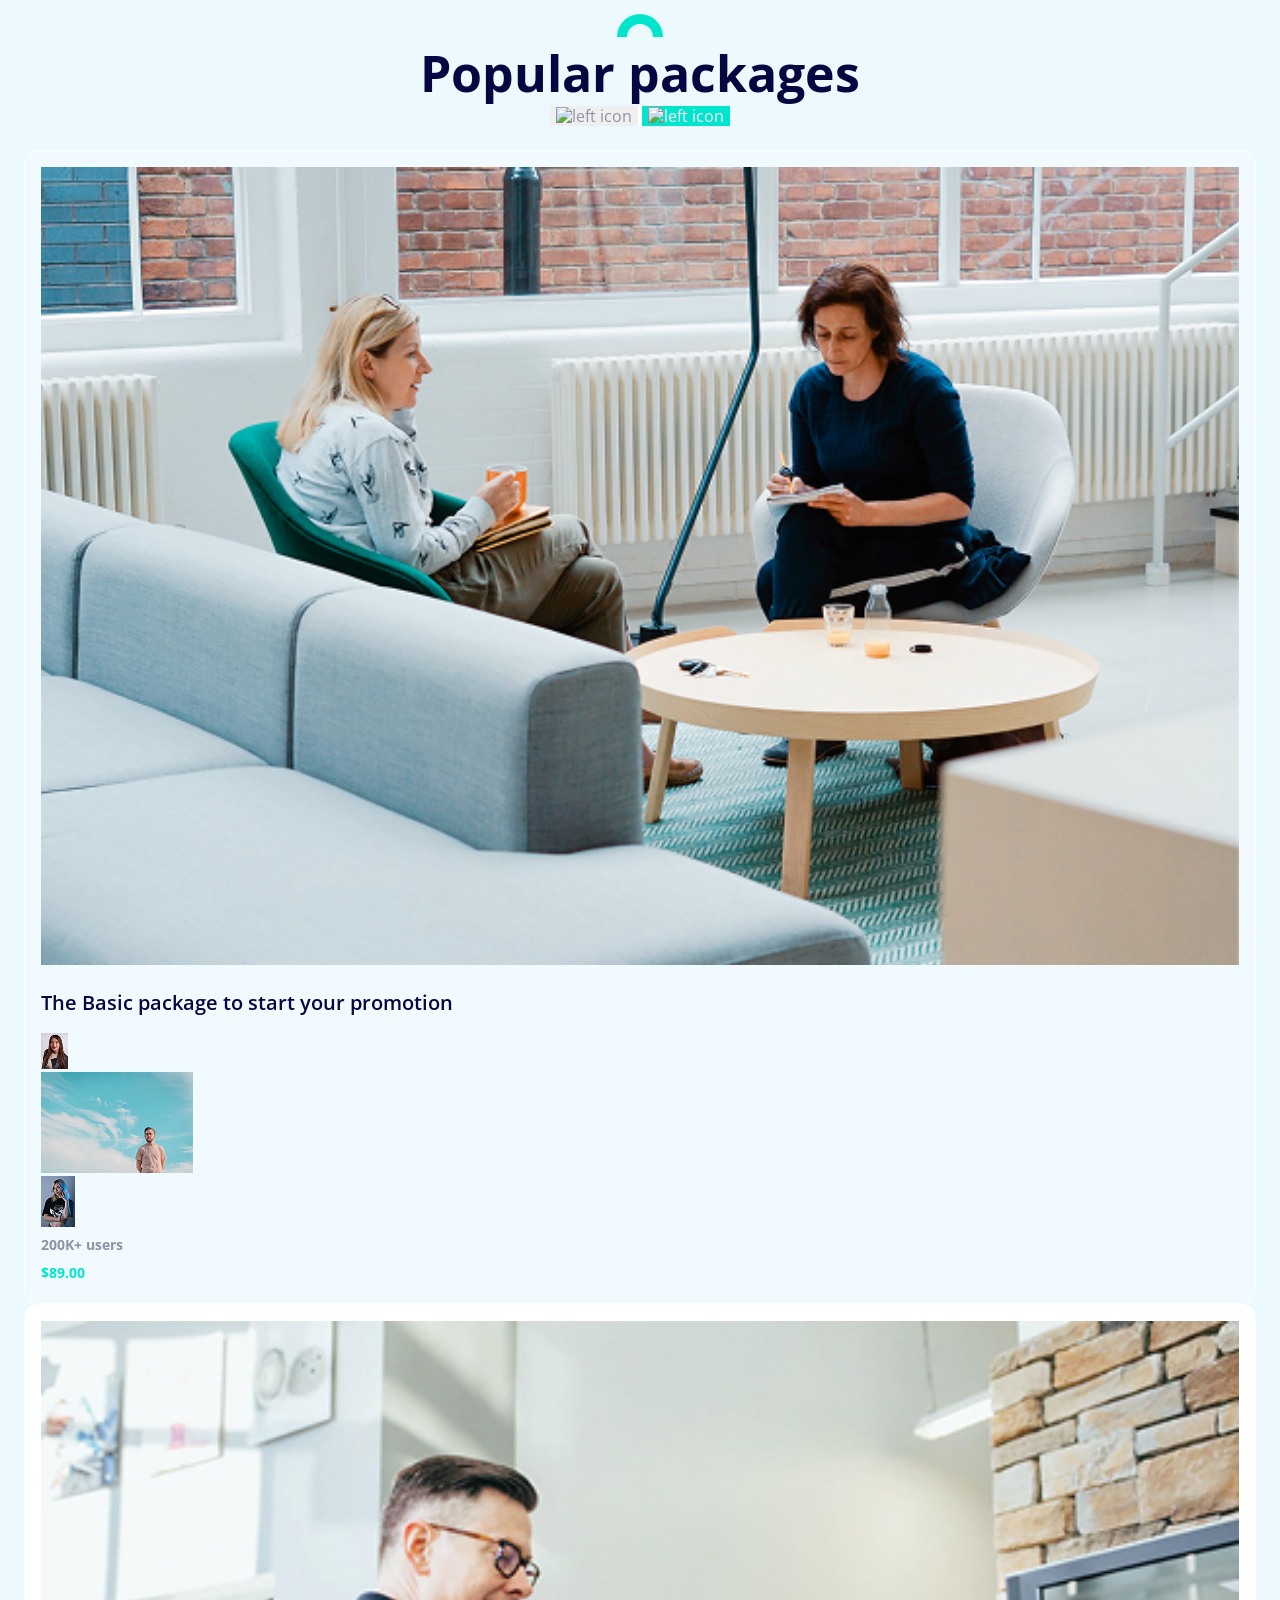
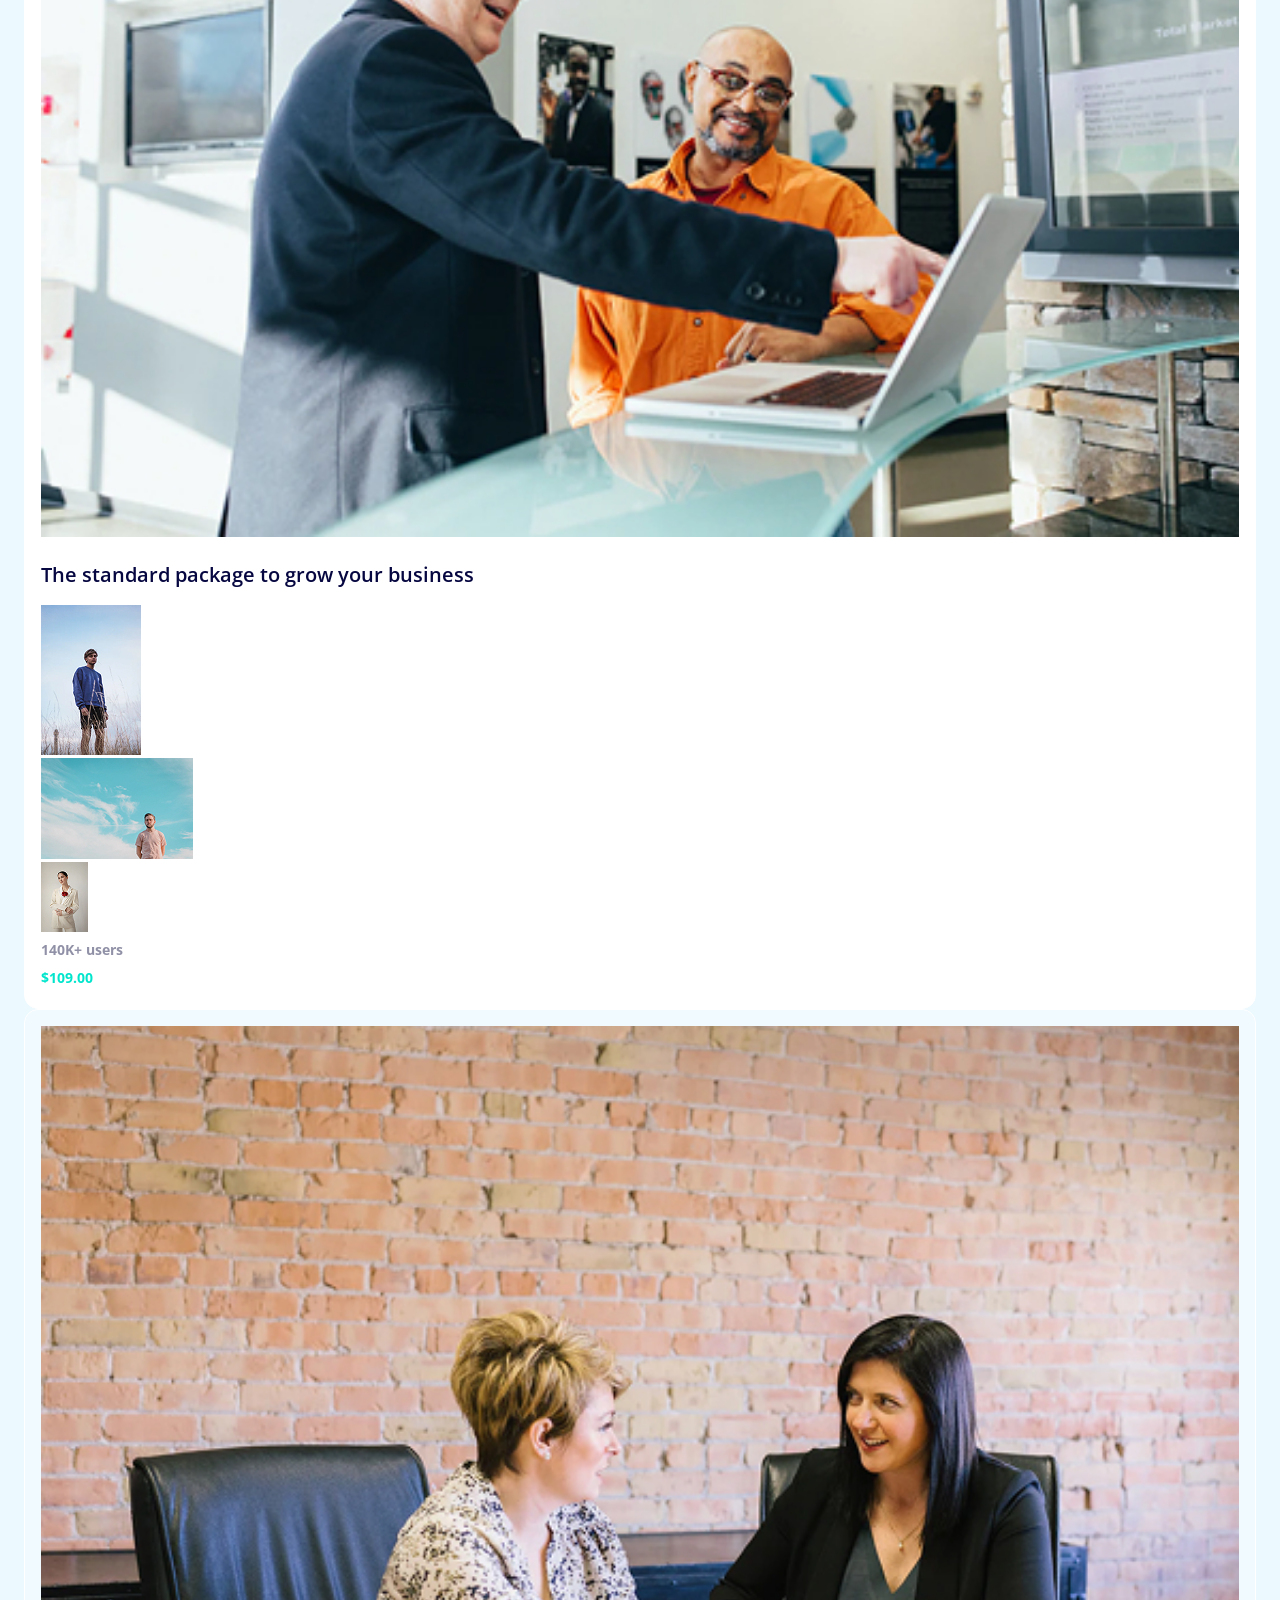
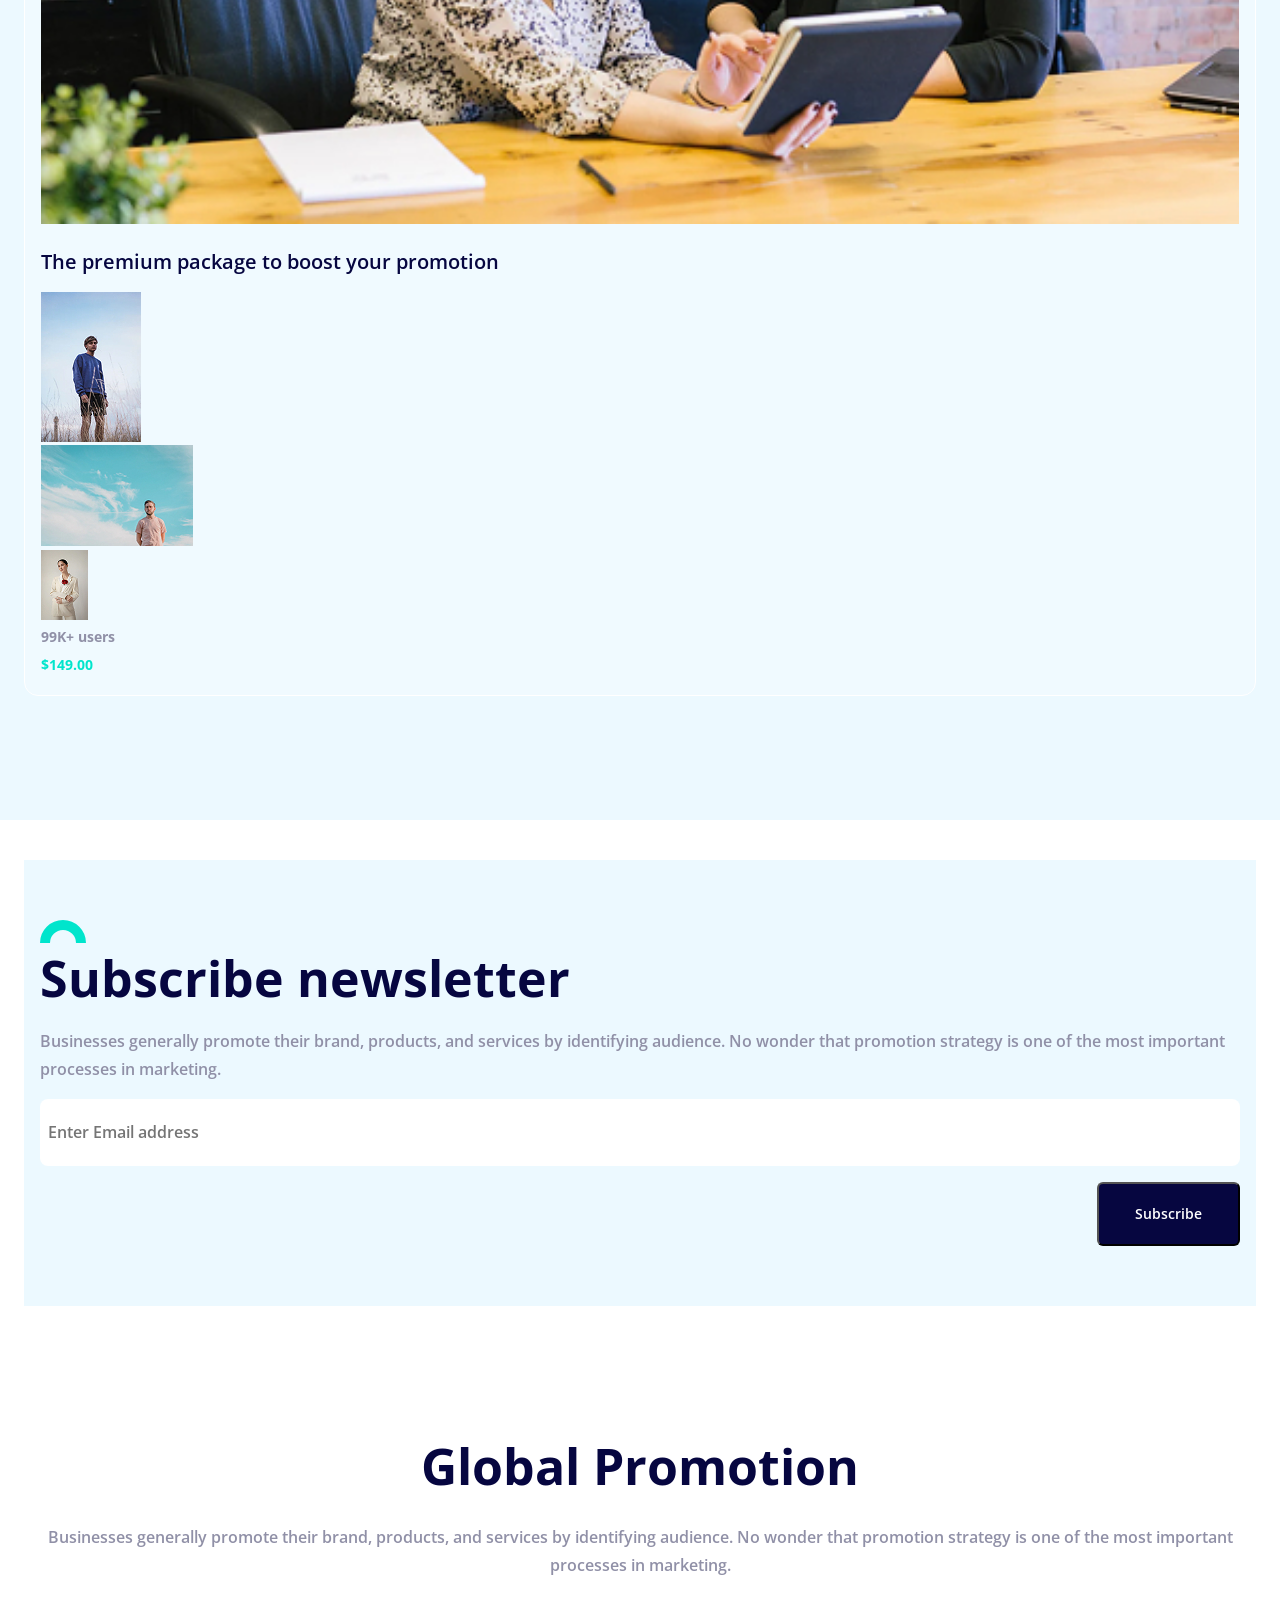
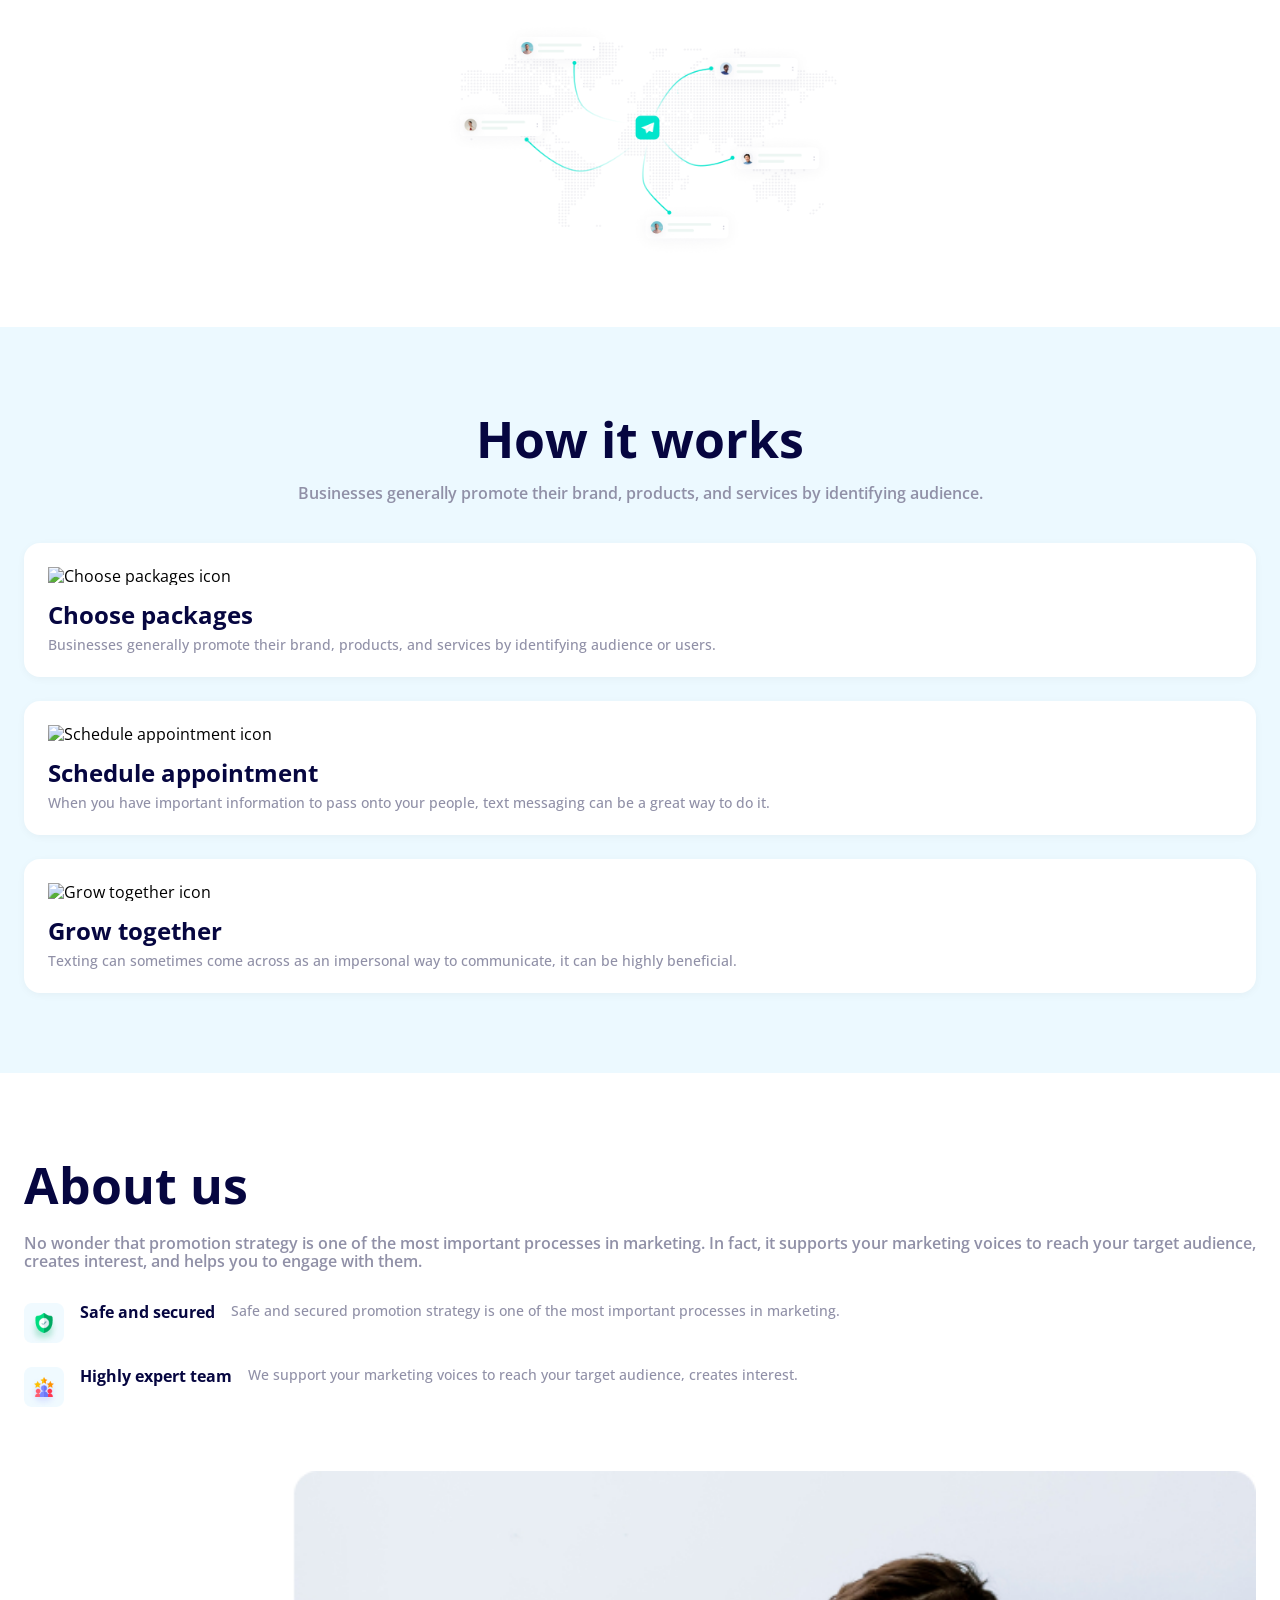
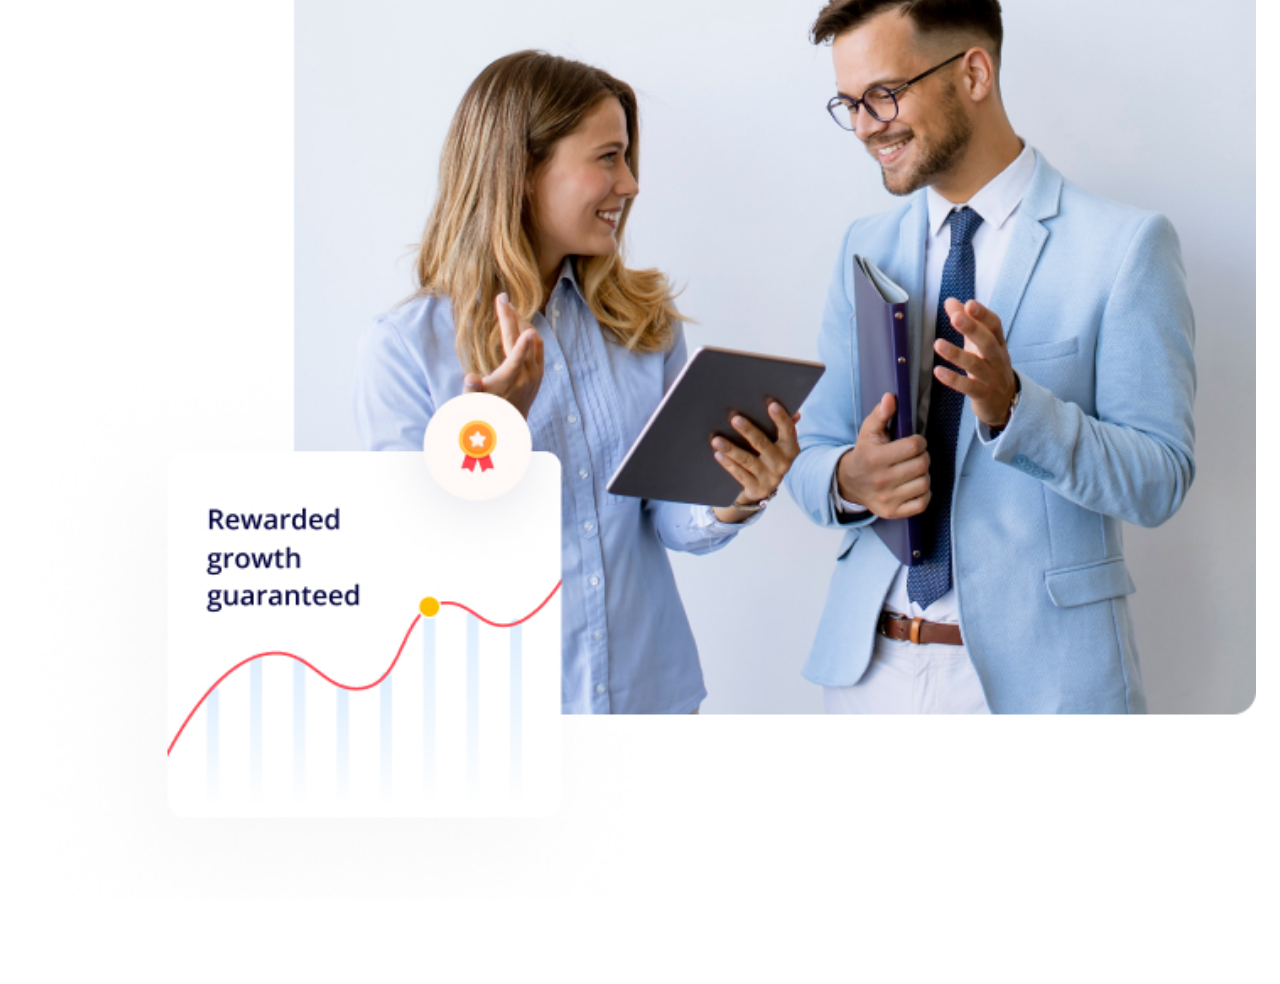
==== commit 88a9f681: "Updated fonts,margins everything including homework sections" ====
--- a/deploy/index.html
+++ b/deploy/index.html
@@ -41,11 +41,13 @@
 </section>
 
 <section id="packages">
-    <h1 class="section-title">Popular packages</h1>
-    <img src="img/packages/icongreen.svg" alt="greenoutline">
-    <div id="package-button-container">
-    <button id="left-arrow"><img src="img/packages/vector_left.png" alt="left icon"></button>
-    <button id="right-arrow"><img src="img/packages/vector.png" alt="left icon"></button>
+    <div id="top-content">
+        <img src="img/packages/icongreen.svg" alt="greenoutline">
+        <h1 class="section-title">Popular packages</h1>
+        <div id="package-button-container">
+        <button id="left-arrow"><img src="img/packages/vector_left.png" alt="left icon"></button>
+        <button id="right-arrow"><img src="img/packages/vector.png" alt="left icon"></button>
+        </div>
     </div>
     <ul id="package-card-container">
         <li class="package-card">
@@ -89,28 +91,32 @@
     </ul>
 
 </section><section id="newsletter">
-    <section>
-        <img src="img/global/icongreen.svg" alt="greenoutline">
-        <h1 class="section-title">Subscribe newsletter</h1>
-    <P>Businesses generally promote their brand, products, and services by identifying audience. No wonder that promotion strategy is one of the most important processes in marketing.</P> 
+    <div id="newsletter-content">
+        <section>
+            <img src="img/global/icongreen.svg" alt="greenoutline">
+            <h1 class="section-title">Subscribe newsletter</h1>
+        <P>Businesses generally promote their brand, products, and services by identifying audience. No wonder that promotion strategy is one of the most important processes in marketing.</P> 
+    
+        <form action="">
+            <input type="text" placeholder="Enter Email address">
+            <div style="text-align: right;">
+                <button class="nightBlue-btn">Subscribe</button>
+            </div>            
+        </form>
+        </section>
+        <aside>
+           <img src="img/newsletter/hero.png" alt="man" class="img-scaler"> 
+        </aside>
 
-    <form action="">
-        <input type="text" placeholder="Enter Email address">
-        <button>Subscribe</button>
-    </form>
-    </section>
-    <aside>
-       <img src="img/newsletter/hero.png" alt="man"> 
-    </aside>
-    
-</section><section>
-    <img src="img/global/icongreen.svg" alt="greenoutline">
+         
+    </div> 
+</section><section id="global-promotion">
     <h1 class="section-title">Global Promotion</h1>
     <P>Businesses generally promote their brand, products, and services by identifying audience. No wonder that promotion strategy is one of the most important processes in marketing.</P> 
     <img src="img/communication/imageglobal.png" alt="global" class="img-scaler">
 </section><section>
-    <section>
-      <img src="img/global/icongreen.svg" alt="greenoutline">
+    <section id="process">
+
       <h1 class="section-title">How it works</h1>
       <p>Businesses generally promote their brand, products, and services by identifying audience.</p>
   
@@ -135,9 +141,8 @@
       </section>
     </section>
   </section>
-  <section>
+  <section id="about">
     <section>
-        <img src="img/global/icongreen.svg" alt="greenoutline">
       <h1 class="green-list-item section-title">About us</h1>
       <p>No wonder that promotion strategy is one of the most important processes in marketing. In fact, it supports your marketing voices to reach your target audience, creates interest, and helps you to engage with them.</p>
   
--- a/deploy/css/styles.css
+++ b/deploy/css/styles.css
@@ -332,6 +332,24 @@
 }
 
 /* ---------------- Media Queries ---------------- */
+h1, h2, h3, h4, h5, h6 {
+  margin: 0;
+  padding: 0;
+}
+
+p {
+  margin: 0;
+  padding: 0;
+}
+
+ul {
+  margin: 0;
+  padding: 0;
+}
+ul li {
+  list-style: none;
+}
+
 .img-scaler {
   width: 100%;
 }
@@ -364,6 +382,25 @@
   text-decoration: none;
 }
 
+.nightBlue-link {
+  background-color: var(--nightblue);
+  color: white;
+  font-size: 0.875rem;
+  font-weight: 600;
+  padding: 22px 36px;
+  border-radius: 6px;
+  display: inline-block;
+}
+
+.nightBlue-btn {
+  background-color: var(--nightblue);
+  color: white;
+  font-size: 0.875rem;
+  font-weight: 600;
+  padding: 22px 36px;
+  border-radius: 6px;
+}
+
 /* =============
     Forms
 ============= */
@@ -398,6 +435,7 @@
 ============= */
 #hero {
   background-color: var(--Lily);
+  padding: 56px 24px;
 }
 
 #hero section article h1 {
@@ -408,6 +446,8 @@
   color: var(--Grey);
   font-weight: 600;
   line-height: 1.75rem;
+  margin-top: 24px;
+  margin-bottom: 24px;
 }
 
 #hero section article a:link, a:visited {
@@ -415,20 +455,29 @@
   color: white;
   font-size: 0.875rem;
   font-weight: 600;
+  padding: 22px 36px;
+  border-radius: 6px;
+  display: inline-block;
 }
 
 #hero section article button {
   background-color: var(--white);
   border: none;
+  height: 60px;
+  width: 60px;
+  border-radius: 100%;
+  margin-left: 30px;
 }
 
 #hero-card {
   background-color: var(--Snowdrop);
+  margin-top: 70px;
+  padding: 24px 20px;
+  border-radius: 12px;
 }
 #hero-card p {
   font-size: 0.875rem;
   font-weight: 600;
-  line-height: 1.5rem;
 }
 
 #hero-card h5 {
@@ -442,55 +491,189 @@
 ============= */
 #packages {
   background-color: var(--Lily);
-}
-#packages h1 {
-  color: var(--nightblue);
-}
-#packages #package-button-container {
+  padding: 100px 24px;
+}
+#packages #top-content {
+  text-align: center;
+}
+#packages #top-content h1 {
+  color: var(--nightblue);
+}
+#packages #top-content #package-button-container {
   background-color: var(--white);
-}
-#packages #package-button-container button {
+  display: inline-block;
+}
+#packages #top-content #package-button-container button {
   border: none;
 }
-#packages #package-button-container #left-arrow {
-  color: var(--Grey);
-}
-#packages #package-button-container #right-arrow {
+#packages #top-content #package-button-container #left-arrow {
+  color: var(--Grey);
+}
+#packages #top-content #package-button-container #right-arrow {
   background-color: var(--Aqua);
   color: var(--white);
+}
+#packages #package-card-container {
+  margin: 24px 0px;
 }
 #packages #package-card-container .package-card {
   background-color: var(--Ghost);
   border: 1px solid var(--white);
+  margin: bottom 48px;
+  padding: 16px;
+  border-radius: 14px;
 }
 #packages #package-card-container .package-card p {
   color: var(--nightblue);
+  font-weight: 600;
+  font-size: 1.25rem;
+  line-height: 1.75rem;
+  margin: 20px 0 16px;
 }
 #packages #package-card-container .package-card h4 {
   color: var(--Grey);
+  font-size: 0.875rem;
+  line-height: 1.75rem;
 }
 #packages #package-card-container .package-card h3 {
   color: var(--Aqua);
+  font-size: 0.875rem;
+  line-height: 1.75rem;
 }
 #packages #package-card-container .selected {
   background-color: var(--white);
 }
 
 #newsletter {
+  padding: 40px 24px;
+}
+#newsletter #newsletter-content {
   background-color: var(--Lily);
-}
-#newsletter h1 {
-  color: var(--nightblue);
-}
-#newsletter p {
-  color: var(--Grey);
-}
-#newsletter form input {
+  padding: 60px 16px;
+}
+#newsletter #newsletter-content h1 {
+  color: var(--nightblue);
+}
+#newsletter #newsletter-content p {
+  color: var(--Grey);
+  font-weight: 600;
+  line-height: 1.75rem;
+  margin: 16px 0;
+}
+#newsletter #newsletter-content form input {
   border: none;
   color: var(--Grey);
-}
-#newsletter form button {
-  border: none;
-  background-color: var(--nightblue);
-  color: var(--white);
+  font-weight: 600;
+  width: 100%;
+  padding: 24px 8px;
+  -webkit-box-sizing: border-box;
+          box-sizing: border-box;
+  border-radius: 8px;
+  margin-bottom: 16px;
+}
+#newsletter #newsletter-content aside {
+  display: none;
+}
+
+#global-promotion {
+  padding: 64px 24px;
+  text-align: center;
+  background-color: var(--white);
+}
+#global-promotion h1 {
+  color: var(--nightblue);
+  margin: 24px 0;
+}
+#global-promotion p {
+  color: var(--Grey);
+  font-weight: 600;
+  line-height: 1.75rem;
+  margin-bottom: 40px;
+}
+#global-promotion img:last-of-type {
+  width: 100%;
+  max-width: 400px;
+}
+
+#process {
+  padding: 80px 24px;
+  background-color: var(--Lily);
+}
+#process h1 {
+  color: var(--nightblue);
+  text-align: center;
+  margin-bottom: 12px;
+}
+#process > p {
+  color: var(--Grey);
+  font-weight: 600;
+  text-align: center;
+  margin-bottom: 40px;
+}
+#process section {
+  display: -ms-grid;
+  display: grid;
+  gap: 24px;
+}
+#process section article {
+  background-color: var(--white);
+  padding: 24px;
+  border-radius: 16px;
+  -webkit-box-shadow: 0 2px 8px rgba(0, 0, 0, 0.04);
+          box-shadow: 0 2px 8px rgba(0, 0, 0, 0.04);
+}
+#process section article img {
+  width: 48px;
+  margin-bottom: 16px;
+}
+#process section article h2 {
+  color: var(--nightblue);
+  margin-bottom: 8px;
+}
+#process section article p {
+  color: var(--Grey);
+  font-size: 0.875rem;
+  font-weight: 500;
+}
+
+#about {
+  padding: 80px 24px;
+  background-color: var(--white);
+}
+#about section h1 {
+  color: var(--nightblue);
+  margin-bottom: 16px;
+}
+#about section > p {
+  color: var(--Grey);
+  font-weight: 600;
+  margin-bottom: 32px;
+}
+#about section article {
+  display: -webkit-box;
+  display: -ms-flexbox;
+  display: flex;
+  -webkit-box-align: start;
+      -ms-flex-align: start;
+          align-items: flex-start;
+  gap: 16px;
+  margin-bottom: 24px;
+}
+#about section article img {
+  width: 40px;
+  height: 40px;
+}
+#about section article h2 {
+  color: var(--nightblue);
+  font-size: 1rem;
+}
+#about section article p {
+  color: var(--Grey);
+  font-size: 0.875rem;
+  font-weight: 500;
+}
+#about aside img {
+  margin-top: 40px;
+  width: 100%;
+  border-radius: 12px;
 }
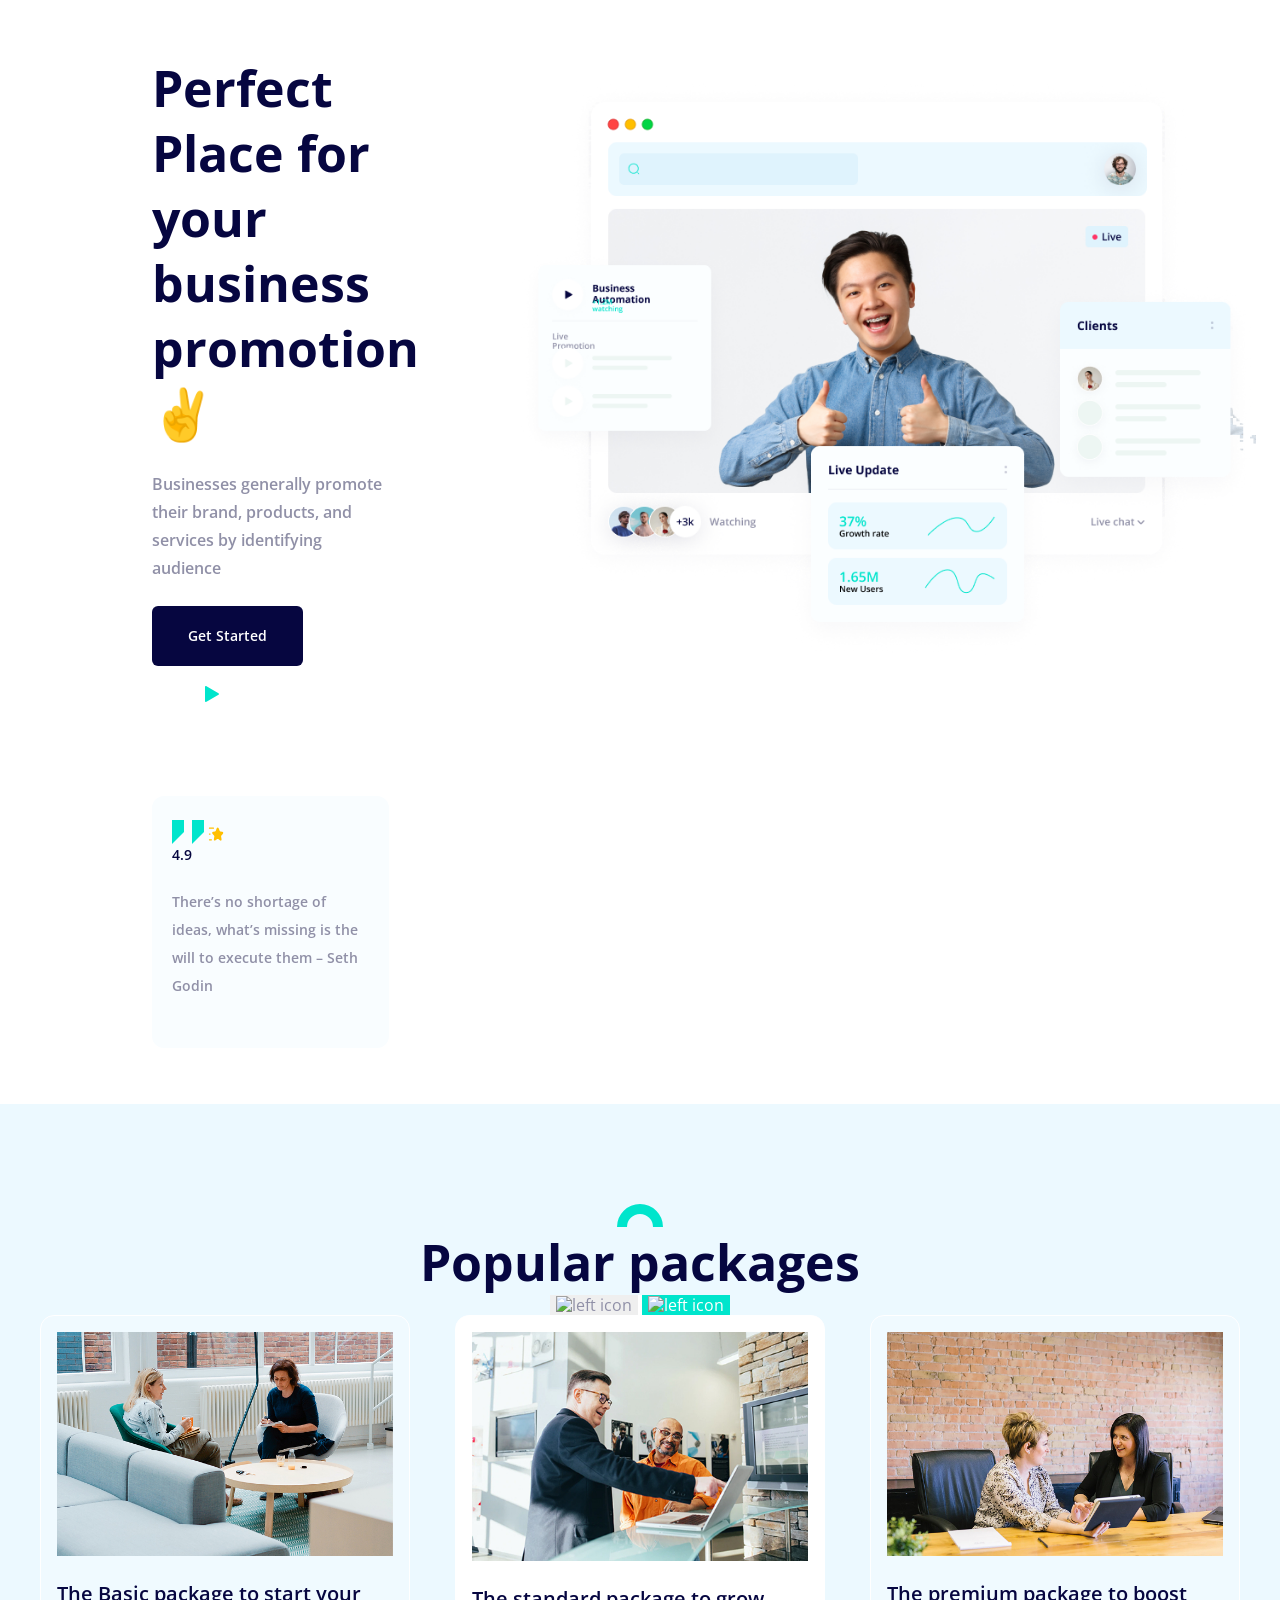
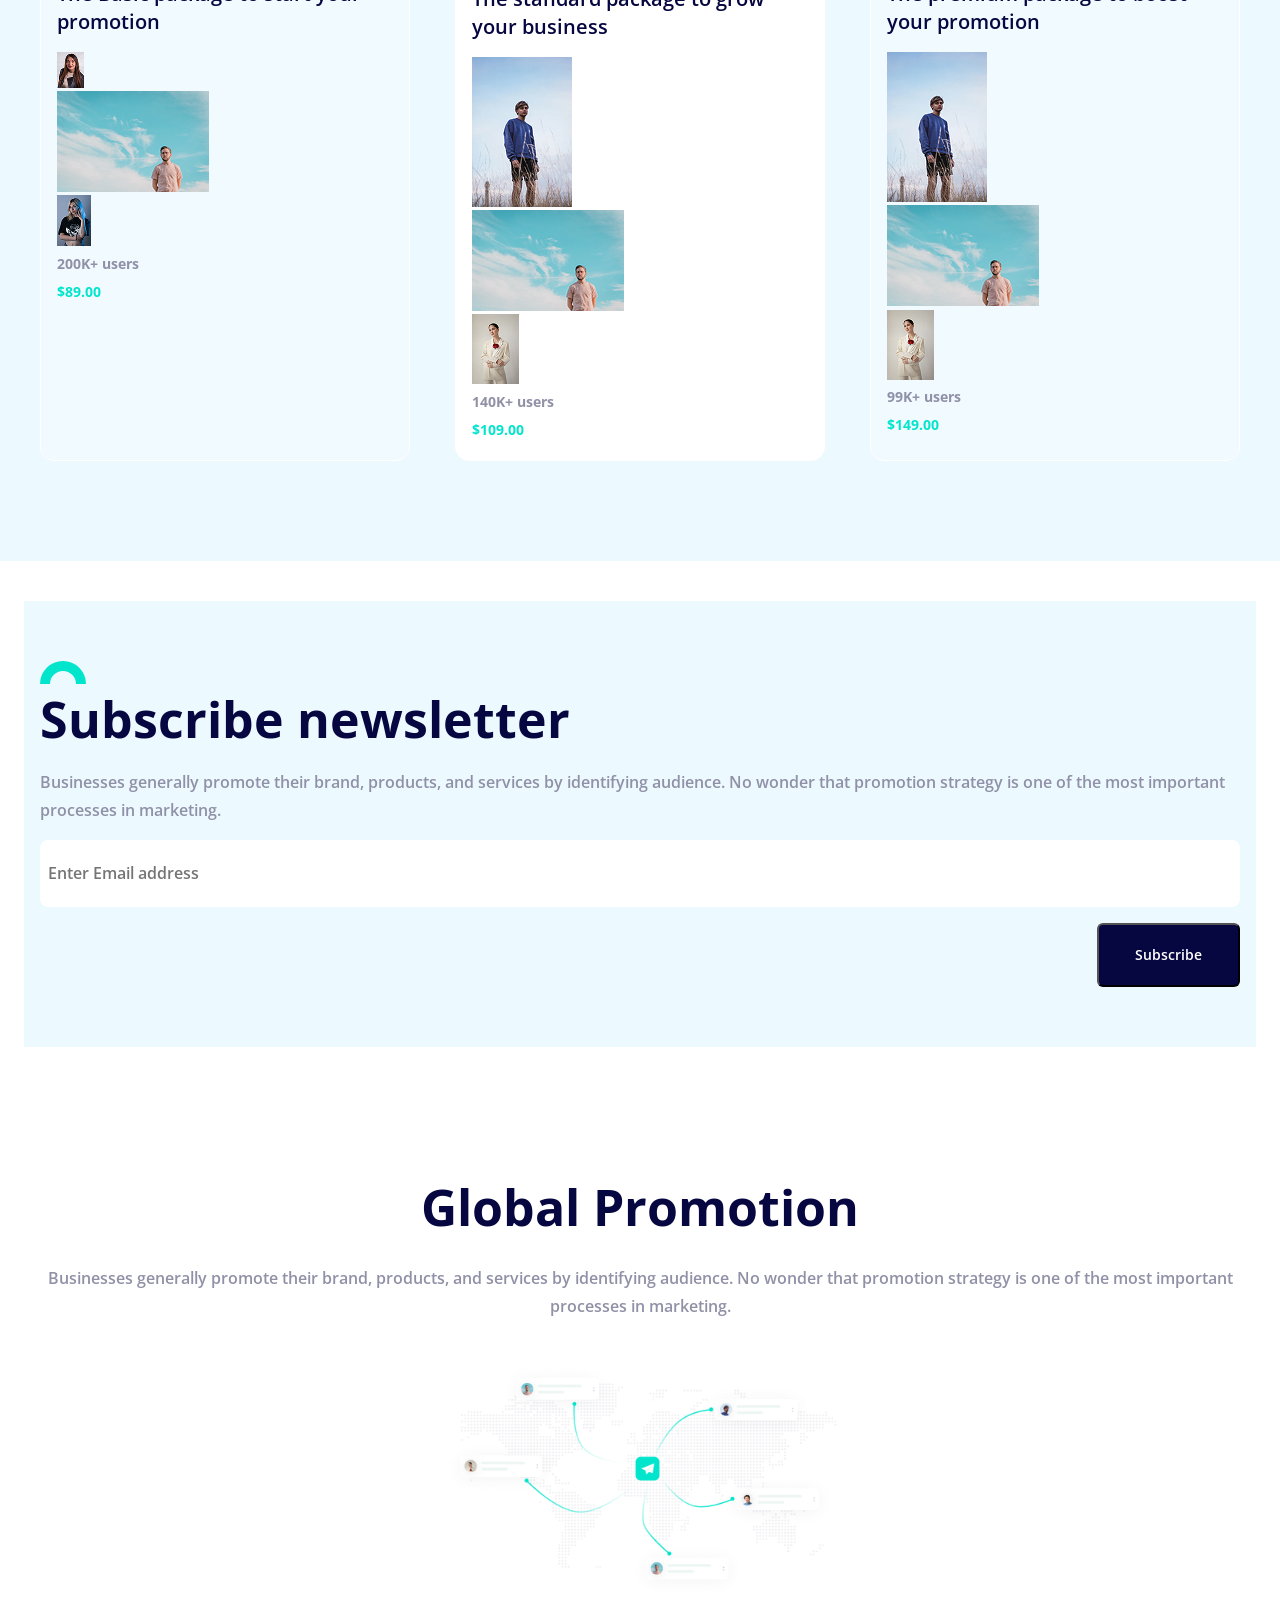
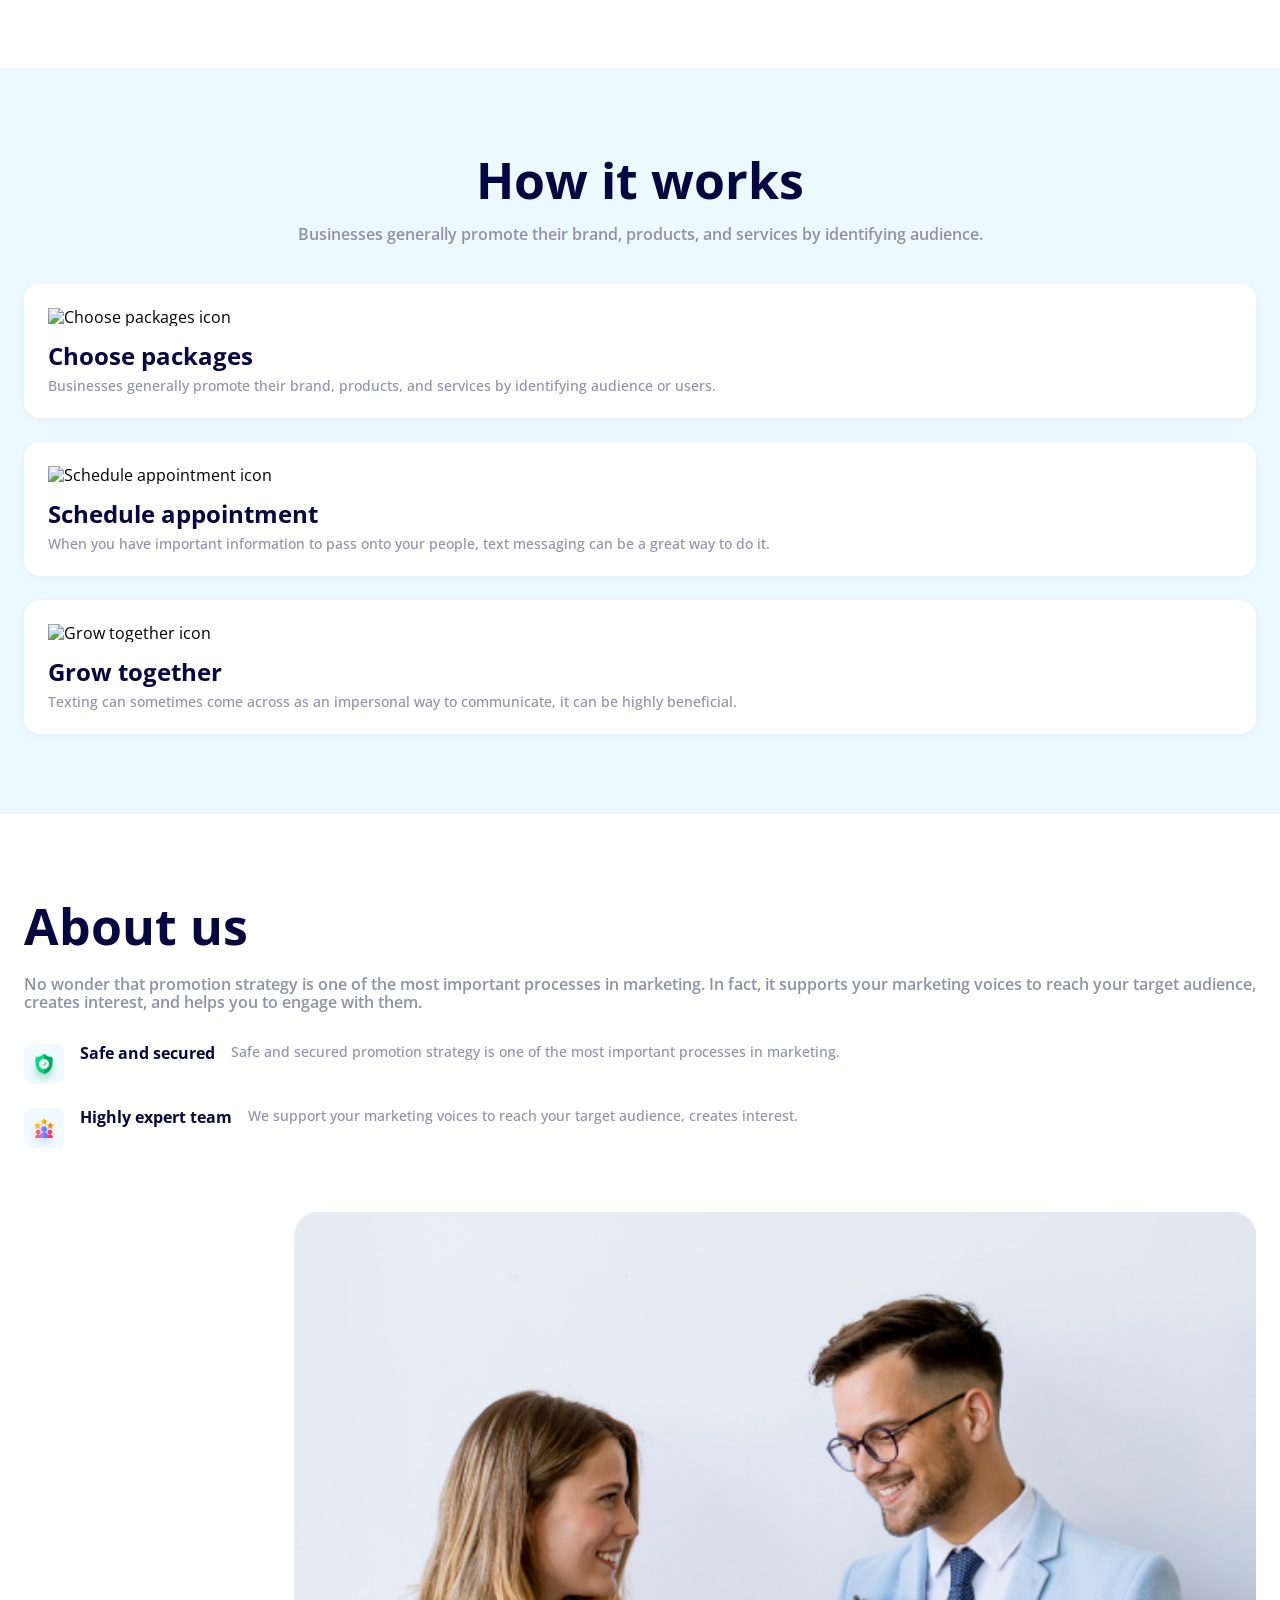
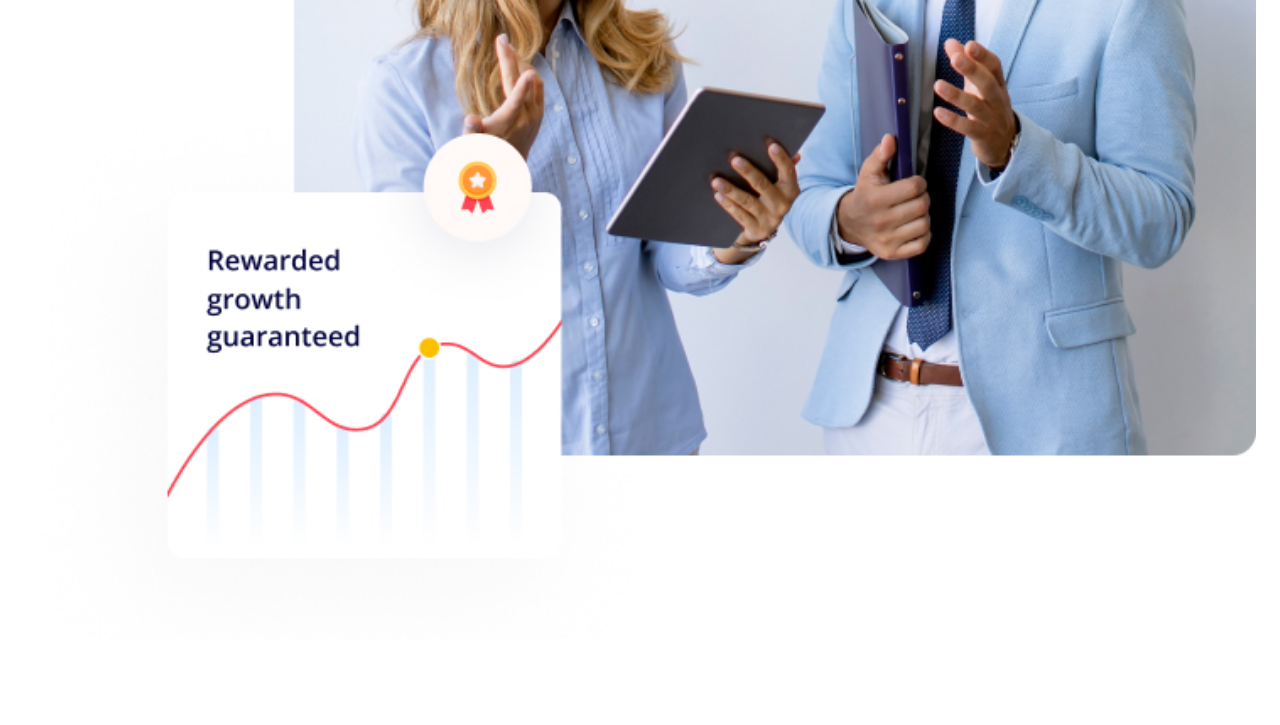
==== commit 686cf57f: "added packages resposive" ====
--- a/deploy/index.html
+++ b/deploy/index.html
@@ -50,7 +50,7 @@
         </div>
     </div>
     <ul id="package-card-container">
-        <li class="package-card">
+        <li class="package-card" id="card-1">
             <img src="img/packages/card1.jpg" alt="coffeshop" class="img-scaler">
             <p>The Basic package to start your promotion</p>
 
@@ -63,7 +63,7 @@
             <h3>$89.00</h3>
         </li>
 
-        <li class="selected package-card">
+        <li class="selected package-card" id="card-2">
             <img src="img/packages/card3.jpg" alt="coffeshop" class="img-scaler">
             <p>The standard package to grow your business</p>
 
@@ -76,7 +76,7 @@
             <h3>$109.00</h3>
         </li>
 
-        <li class="package-card">
+        <li class="package-card" id="card-3">
             <img src="img/packages/card2.jpg" alt="coffeshop" class="img-scaler">
             <p>The premium package to boost your promotion</p>
 
--- a/deploy/css/styles.css
+++ b/deploy/css/styles.css
@@ -434,14 +434,28 @@
     Hero
 ============= */
 #hero {
-  background-color: var(--Lily);
+  background-color: var(--Lilywhite);
   padding: 56px 24px;
-}
-
+  display: -ms-grid;
+  display: grid;
+      grid-template-areas: "hero-img" "hero-content";
+}
+@media (min-width: 1200px) {
+  #hero {
+    -ms-grid-columns: 40% auto;
+    grid-template-columns: 40% auto;
+        grid-template-areas: "hero-content hero-img";
+  }
+}
+#hero section {
+  -ms-grid-row: 2;
+  -ms-grid-column: 1;
+  grid-area: hero-content;
+  padding: 0 10vw;
+}
 #hero section article h1 {
   color: var(--nightblue);
 }
-
 #hero section article p {
   color: var(--Grey);
   font-weight: 600;
@@ -449,17 +463,16 @@
   margin-top: 24px;
   margin-bottom: 24px;
 }
-
-#hero section article a:link, a:visited {
+#hero section article a:link,
+#hero section article a:visited {
   background-color: var(--nightblue);
-  color: white;
+  color: var(--white);
   font-size: 0.875rem;
   font-weight: 600;
   padding: 22px 36px;
   border-radius: 6px;
   display: inline-block;
 }
-
 #hero section article button {
   background-color: var(--white);
   border: none;
@@ -468,6 +481,26 @@
   border-radius: 100%;
   margin-left: 30px;
 }
+#hero aside {
+  -ms-grid-row: 1;
+  -ms-grid-column: 1;
+  grid-area: hero-img;
+}
+@media (min-width: 1200px) {
+  #hero section {
+    -ms-grid-row: 1;
+    -ms-grid-column: 1;
+  }
+  #hero aside {
+    -ms-grid-row: 1;
+    -ms-grid-column: 2;
+  }
+}
+@media (min-width: 768px) {
+  #hero aside {
+    margin-top: 24px;
+  }
+}
 
 #hero-card {
   background-color: var(--Snowdrop);
@@ -479,7 +512,6 @@
   font-size: 0.875rem;
   font-weight: 600;
 }
-
 #hero-card h5 {
   color: var(--nightblue);
   font-weight: 600;
@@ -515,6 +547,27 @@
 }
 #packages #package-card-container {
   margin: 24px 0px;
+}
+@media (min-width: 768px) {
+  #packages #package-card-container {
+    display: -ms-grid;
+    display: grid;
+    -ms-grid-columns: (1fr)[4];
+    grid-template-columns: repeat(4, 1fr);
+        grid-template-areas: "card-1 card-1 card-2 card-2" "...    card-3 card-3 ... ";
+  }
+}
+@media (min-width: 1200px) {
+  #packages #package-card-container {
+    max-width: 1200px;
+    margin: 0 auto;
+    display: -ms-grid;
+    display: grid;
+    -ms-grid-columns: 1fr 45px 1fr 45px 1fr;
+    grid-template-columns: repeat(3, 1fr);
+        grid-template-areas: "card-1 card-2 card-3";
+    gap: 45px;
+  }
 }
 #packages #package-card-container .package-card {
   background-color: var(--Ghost);
@@ -542,6 +595,55 @@
 }
 #packages #package-card-container .selected {
   background-color: var(--white);
+}
+@media (min-width: 768px) {
+  #packages #package-card-container #card-1 {
+    grid-area: card-1;
+  }
+}
+@media (min-width: 768px) {
+  #packages #package-card-container #card-2 {
+    grid-area: card-2;
+  }
+}
+@media (min-width: 768px) {
+  #packages #package-card-container #card-3 {
+    grid-area: card-3;
+  }
+}
+@media (min-width: 768px) {
+  #packages #package-card-container #card-1 {
+    -ms-grid-row: 1;
+    -ms-grid-column: 1;
+    -ms-grid-column-span: 2;
+  }
+  #packages #package-card-container #card-2 {
+    -ms-grid-row: 1;
+    -ms-grid-column: 3;
+    -ms-grid-column-span: 2;
+  }
+  #packages #package-card-container #card-3 {
+    -ms-grid-row: 2;
+    -ms-grid-column: 2;
+    -ms-grid-column-span: 2;
+  }
+}
+@media (min-width: 1200px) {
+  #packages #package-card-container #card-1 {
+    -ms-grid-row: 1;
+    -ms-grid-column: 1;
+    -ms-grid-column-span: 1;
+  }
+  #packages #package-card-container #card-2 {
+    -ms-grid-row: 1;
+    -ms-grid-column: 3;
+    -ms-grid-column-span: 1;
+  }
+  #packages #package-card-container #card-3 {
+    -ms-grid-row: 1;
+    -ms-grid-column: 5;
+    -ms-grid-column-span: 1;
+  }
 }
 
 #newsletter {
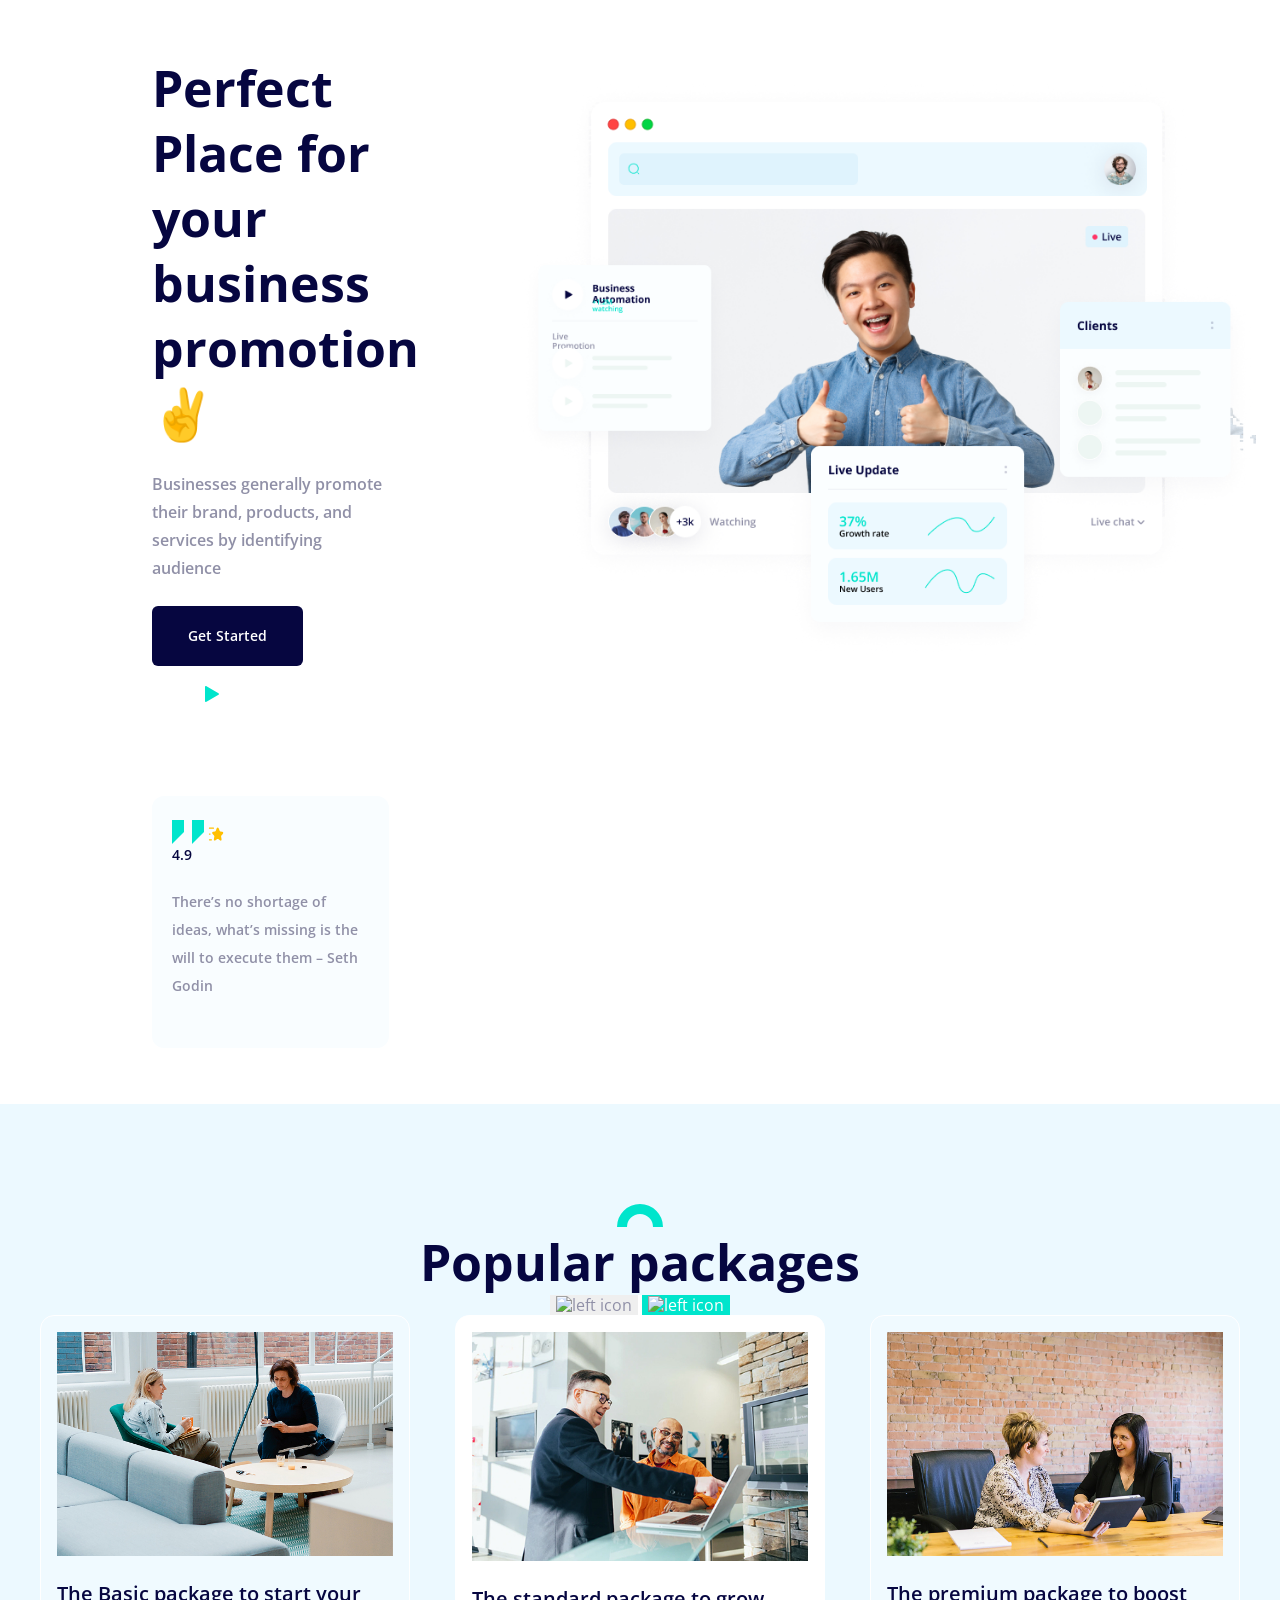
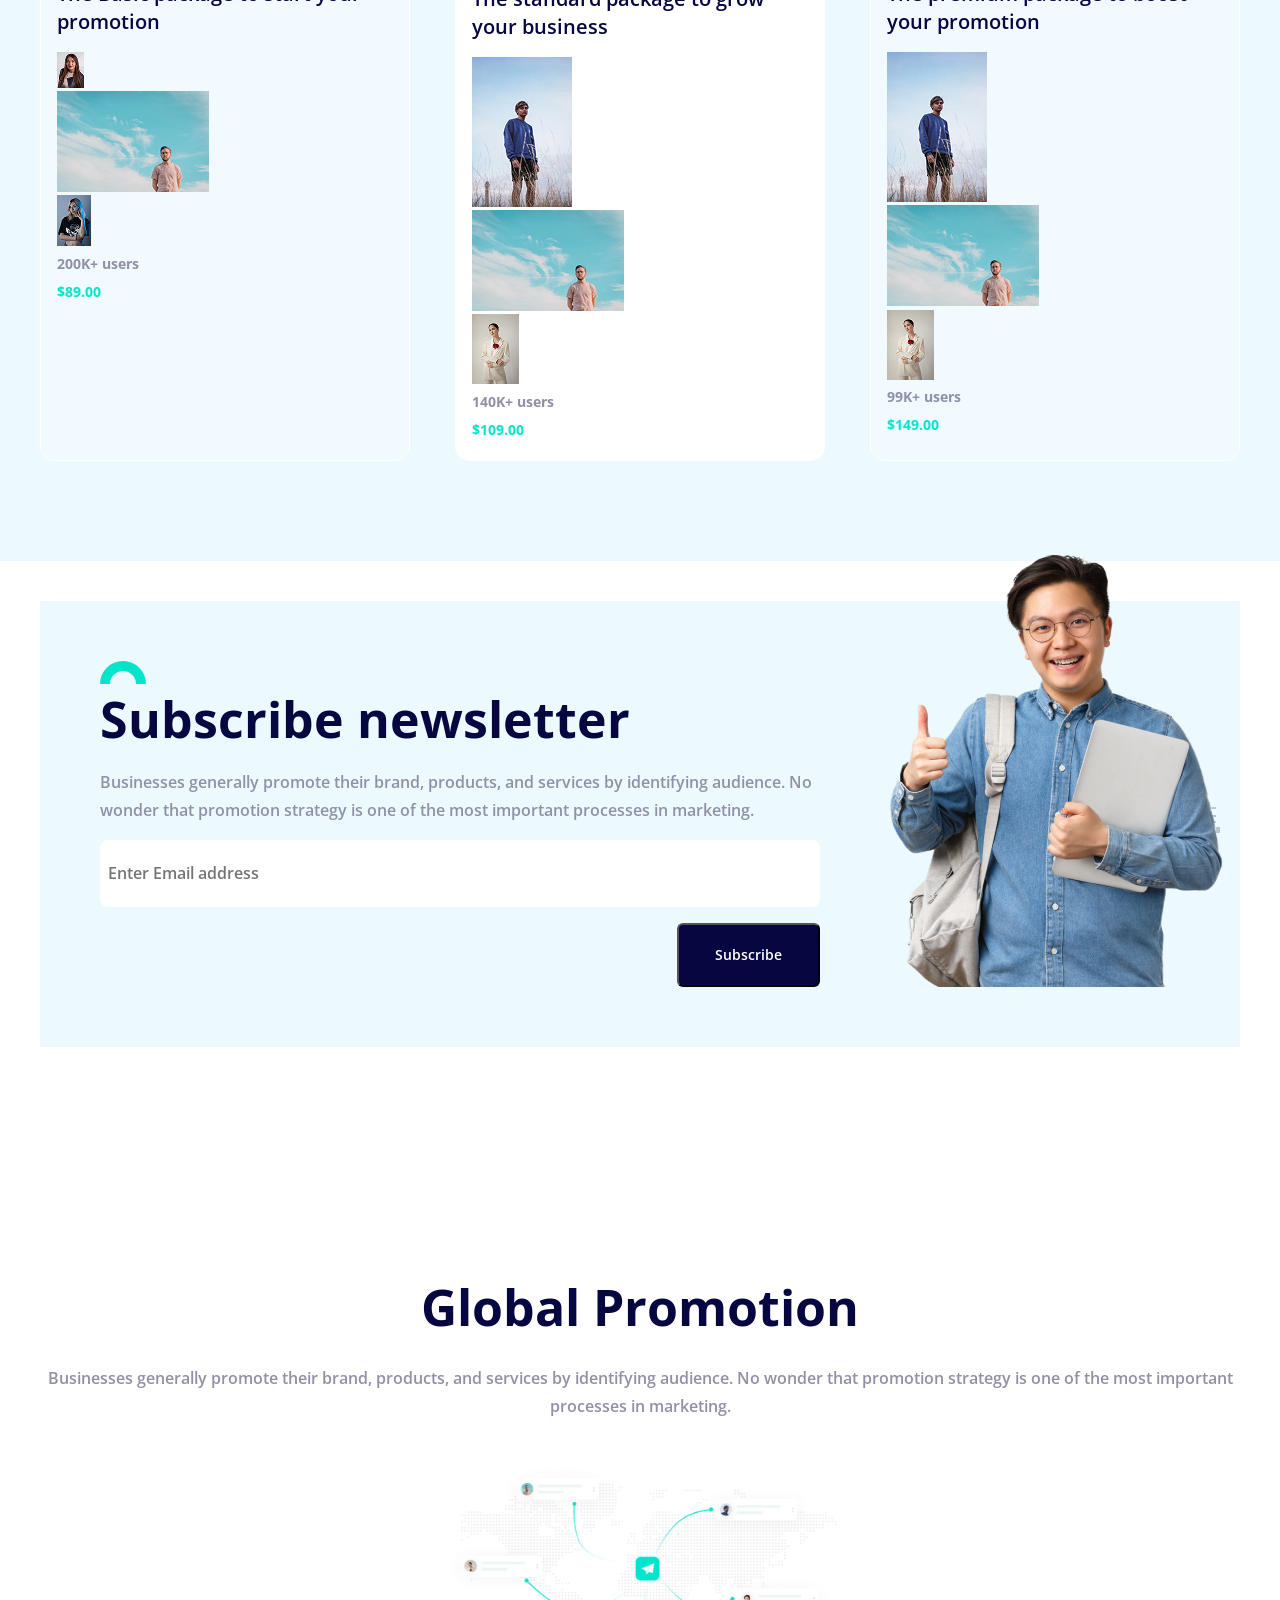
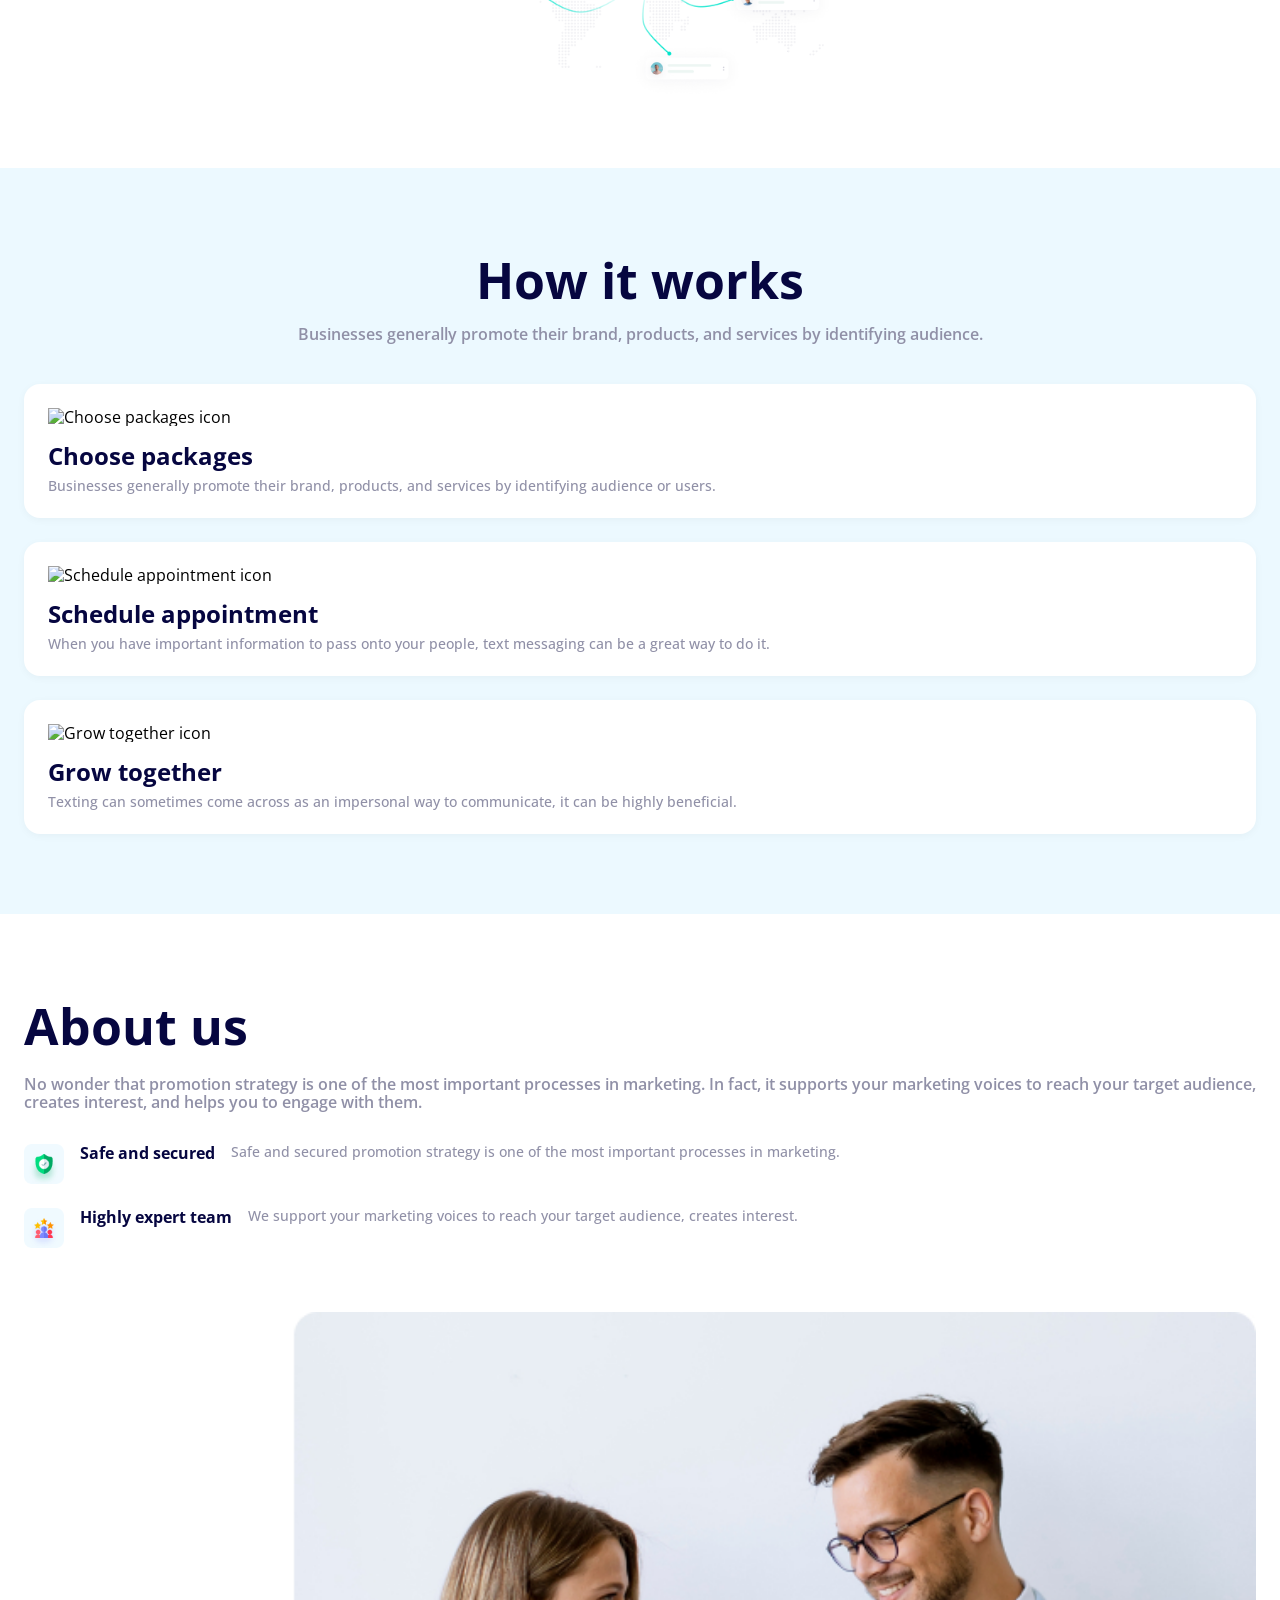
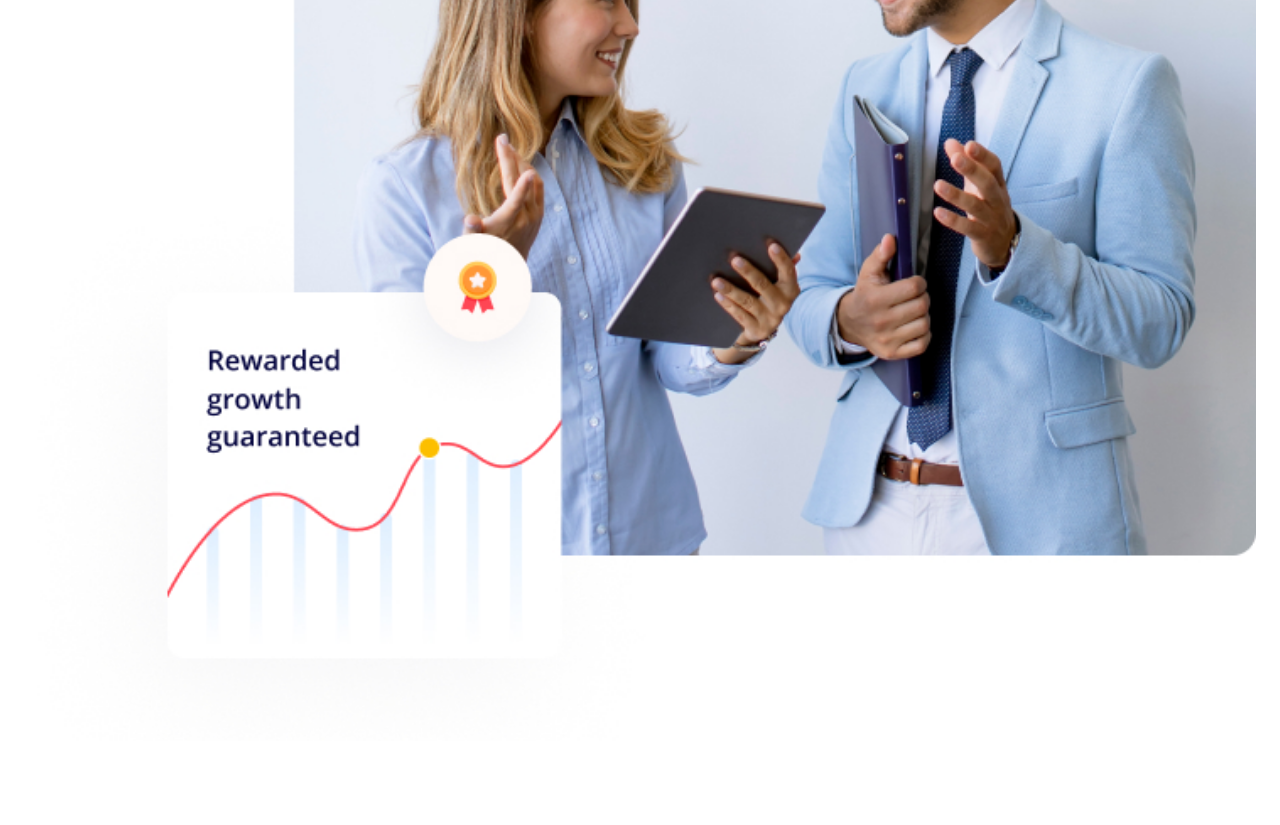
==== commit c15d4975: "newsletter added responsive" ====
--- a/deploy/index.html
+++ b/deploy/index.html
@@ -92,7 +92,7 @@
 
 </section><section id="newsletter">
     <div id="newsletter-content">
-        <section>
+        <section id="newsletter-left">
             <img src="img/global/icongreen.svg" alt="greenoutline">
             <h1 class="section-title">Subscribe newsletter</h1>
         <P>Businesses generally promote their brand, products, and services by identifying audience. No wonder that promotion strategy is one of the most important processes in marketing.</P> 
@@ -105,7 +105,7 @@
         </form>
         </section>
         <aside>
-           <img src="img/newsletter/hero.png" alt="man" class="img-scaler"> 
+           <img src="img/newsletter/hero.png" alt="man"> 
         </aside>
 
          
--- a/deploy/css/styles.css
+++ b/deploy/css/styles.css
@@ -647,22 +647,51 @@
 }
 
 #newsletter {
+  margin-bottom: 100px;
   padding: 40px 24px;
 }
 #newsletter #newsletter-content {
   background-color: var(--Lily);
   padding: 60px 16px;
 }
-#newsletter #newsletter-content h1 {
-  color: var(--nightblue);
-}
-#newsletter #newsletter-content p {
+@media (min-width: 768px) {
+  #newsletter #newsletter-content {
+    padding: 60px 20vw;
+  }
+}
+@media (min-width: 992px) {
+  #newsletter #newsletter-content {
+    display: -ms-grid;
+    display: grid;
+    -ms-grid-columns: 60% 60px auto;
+    grid-template-columns: 60% auto;
+    padding: 0px 0px;
+    gap: 60px;
+  }
+}
+@media (min-width: 1200px) {
+  #newsletter #newsletter-content {
+    -ms-grid-columns: 65% auto;
+    grid-template-columns: 65% auto;
+    width: 1200px;
+    margin: 0 auto;
+  }
+}
+@media (min-width: 992px) {
+  #newsletter #newsletter-content #newsletter-left {
+    padding: 60px 0px 60px 60px;
+  }
+}
+#newsletter #newsletter-content #newsletter-left h1 {
+  color: var(--nightblue);
+}
+#newsletter #newsletter-content #newsletter-left p {
   color: var(--Grey);
   font-weight: 600;
   line-height: 1.75rem;
   margin: 16px 0;
 }
-#newsletter #newsletter-content form input {
+#newsletter #newsletter-content #newsletter-left form input {
   border: none;
   color: var(--Grey);
   font-weight: 600;
@@ -676,7 +705,12 @@
 #newsletter #newsletter-content aside {
   display: none;
 }
-
+@media (min-width: 992px) {
+  #newsletter #newsletter-content aside {
+    display: block;
+    margin-top: -50px;
+  }
+}
 #global-promotion {
   padding: 64px 24px;
   text-align: center;
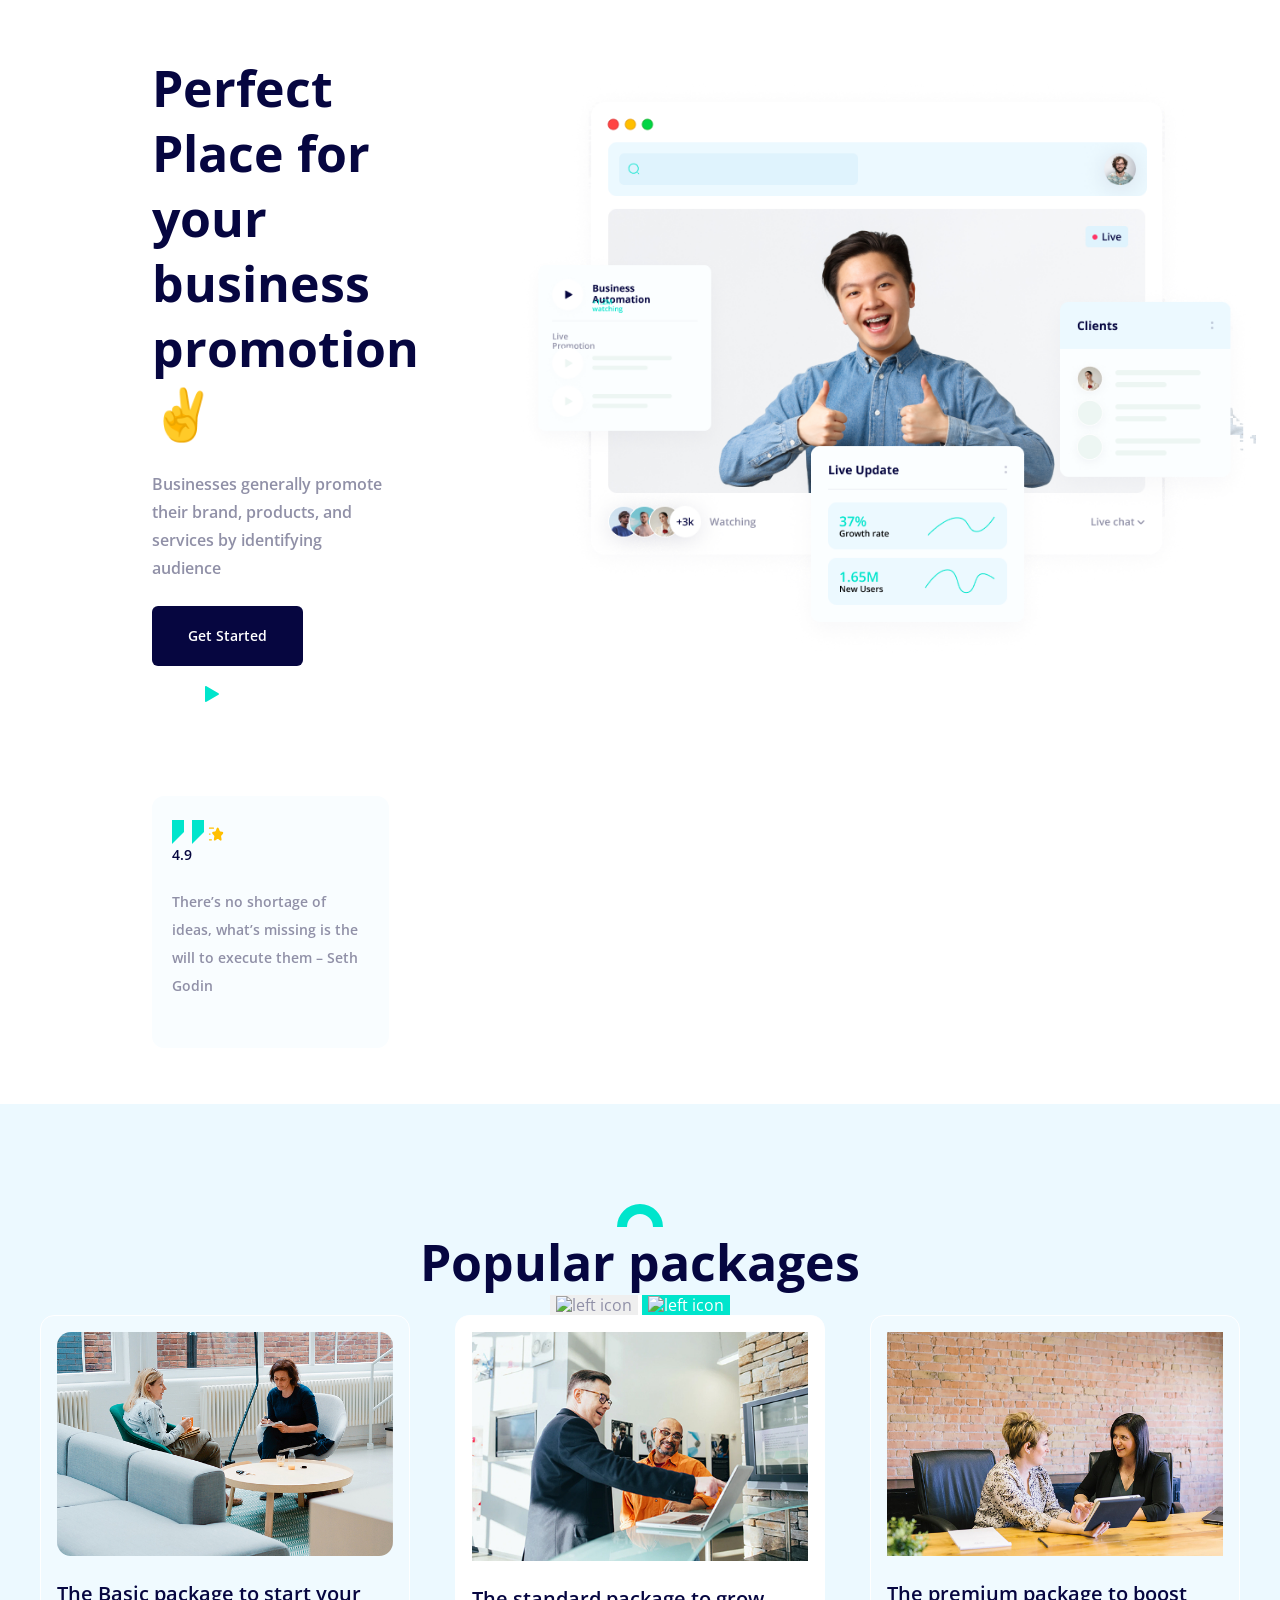
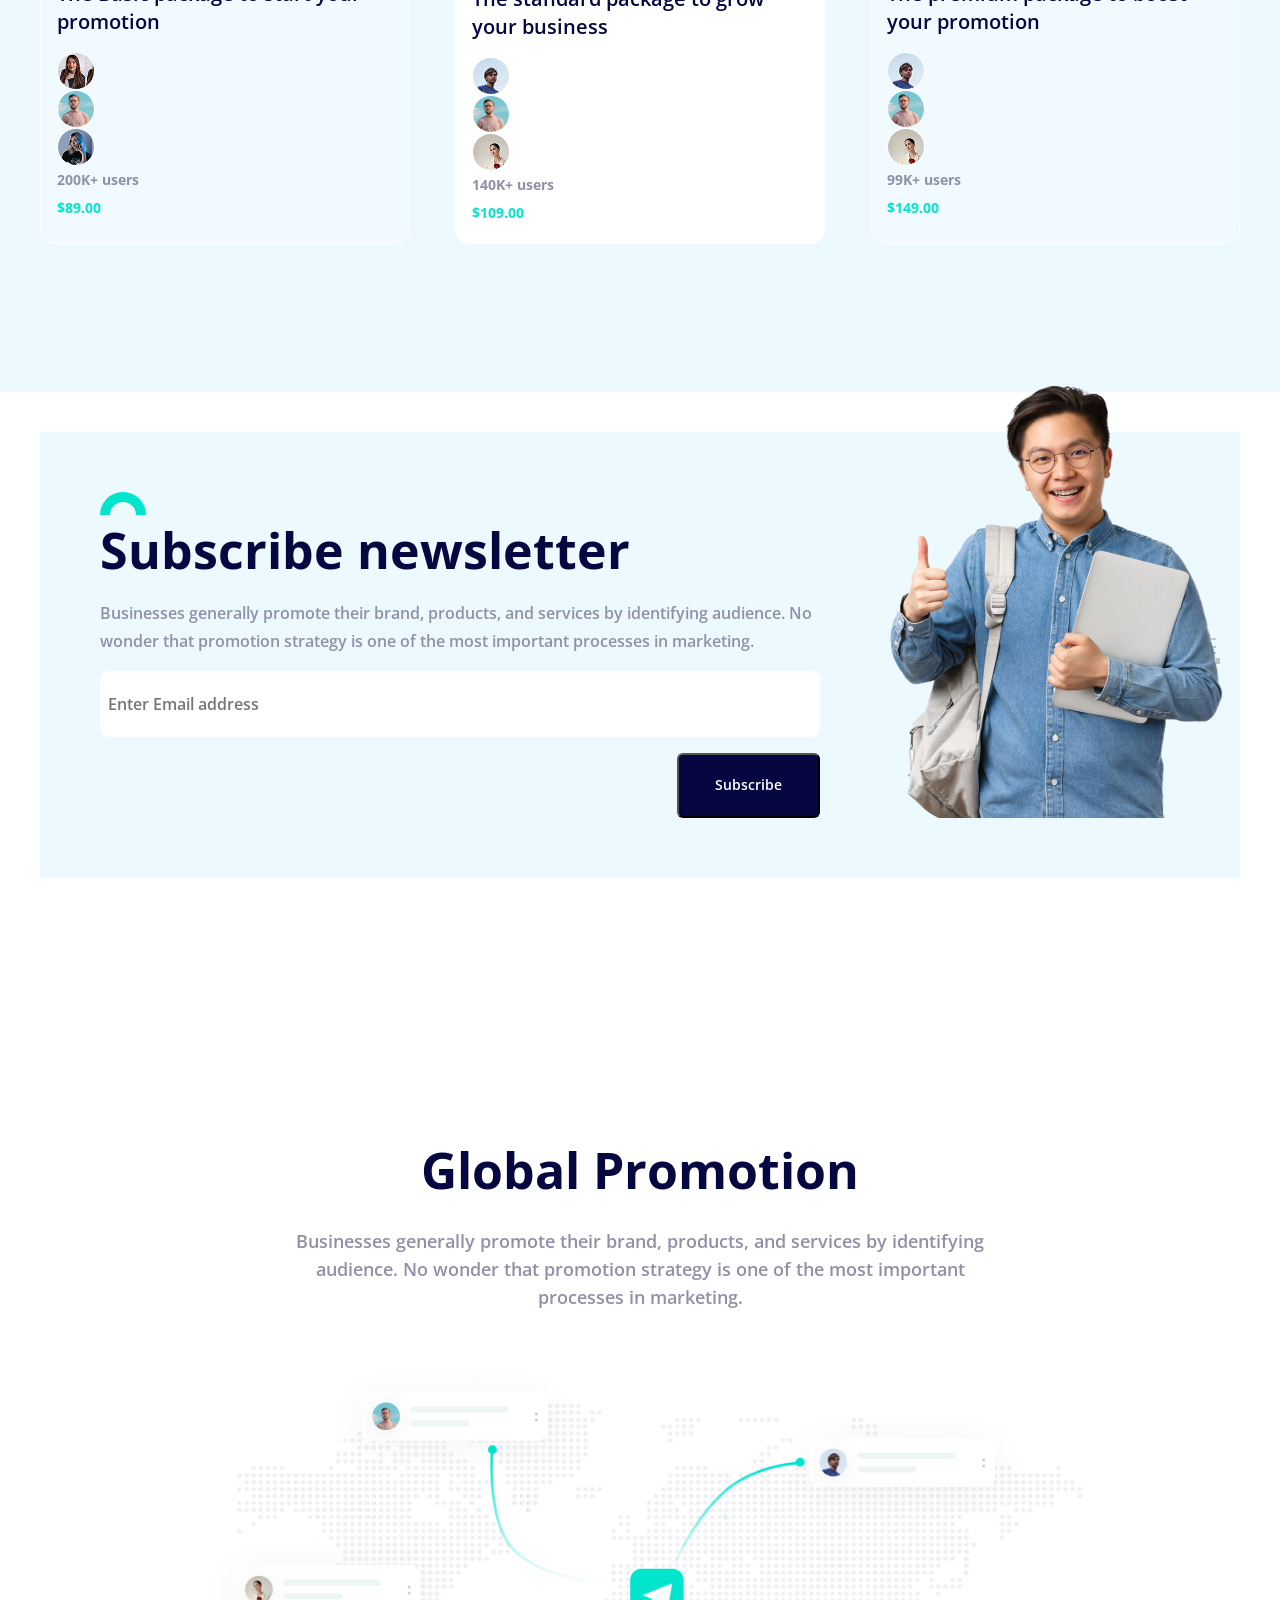
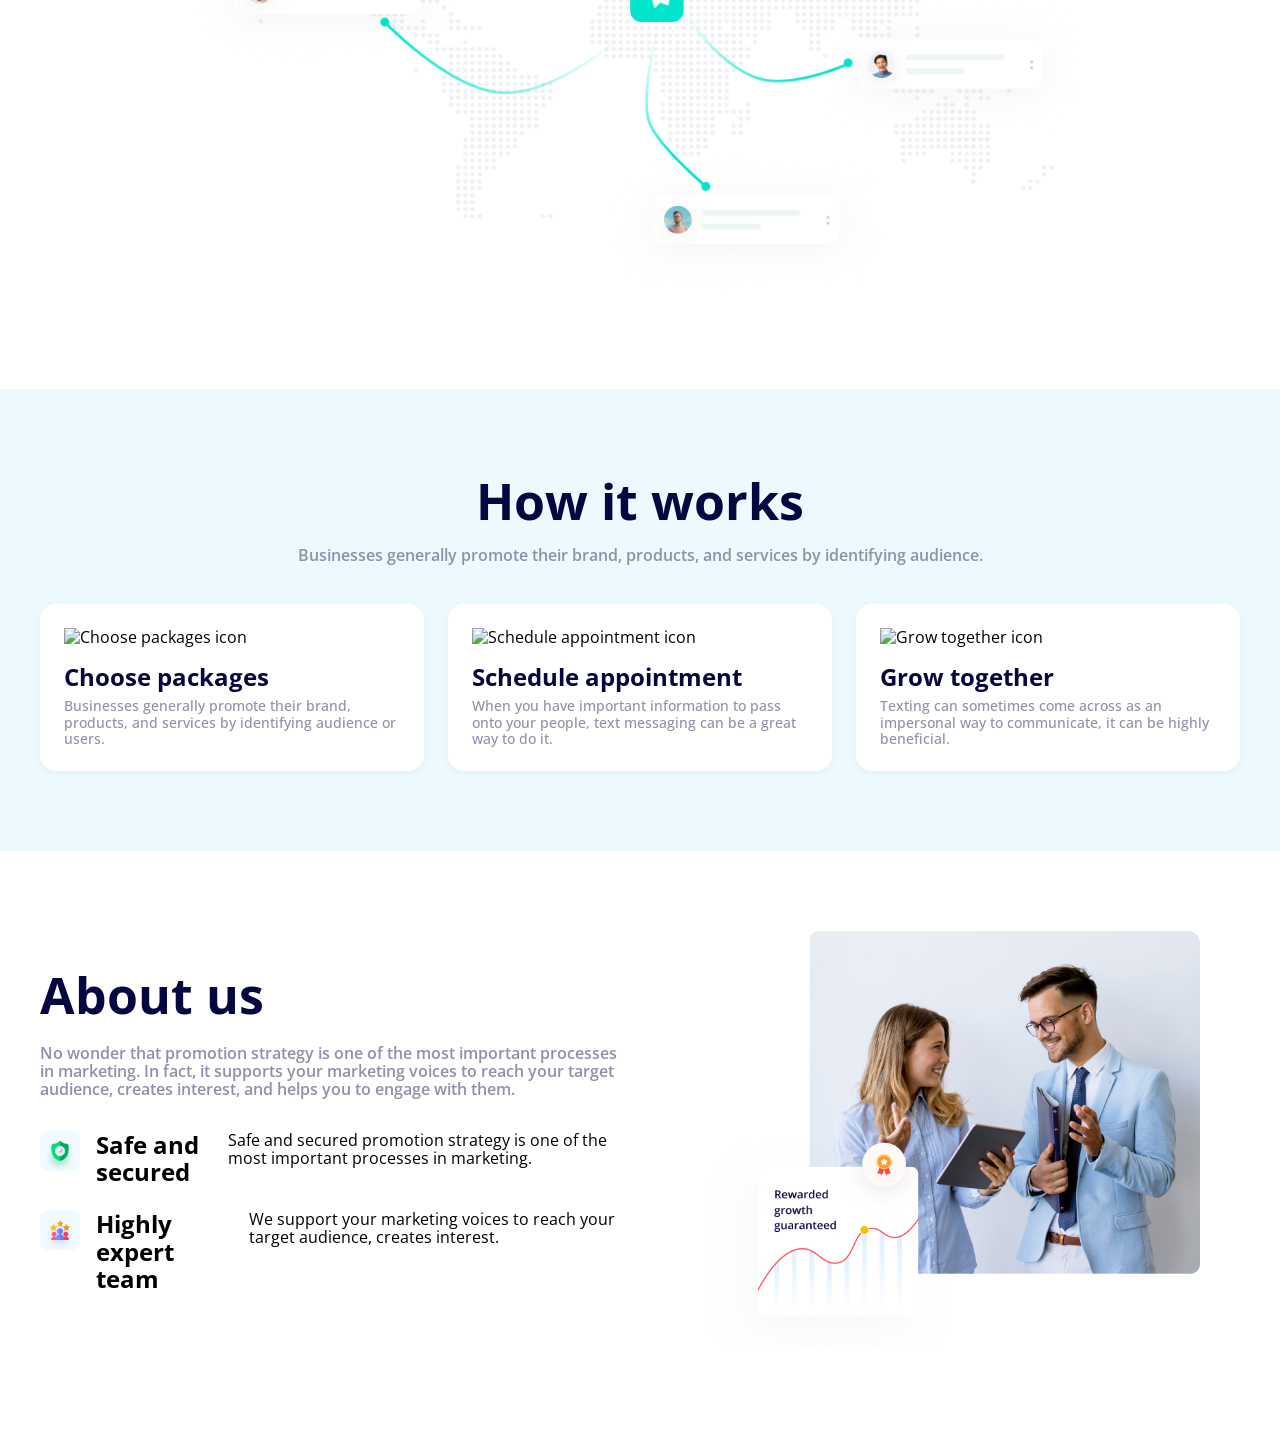
==== commit fd4ee512: "Background images" ====
--- a/deploy/index.html
+++ b/deploy/index.html
@@ -54,10 +54,13 @@
             <img src="img/packages/card1.jpg" alt="coffeshop" class="img-scaler">
             <p>The Basic package to start your promotion</p>
 
-            <ul>
-                <li><img src="img/packages/user1.jpg" alt="user icon1"></li>
+            <ul class="user-icons">
+                <li class="icon-1" ></li>
+                <li class="icon-2" ></li>
+                <li class="icon-3" ></li>
+                <!-- <li><img src="img/packages/user1.jpg" alt="user icon1"></li>
                 <li><img src="img/packages/user3.jpg" alt="user2"></li>
-                <li><img src="img/packages/user2.jpg" alt="user3"></li>
+                <li><img src="img/packages/user2.jpg" alt="user3"></li> -->
             </ul>
             <h4>200K+ users</h4>
             <h3>$89.00</h3>
@@ -67,10 +70,13 @@
             <img src="img/packages/card3.jpg" alt="coffeshop" class="img-scaler">
             <p>The standard package to grow your business</p>
 
-            <ul>
-                <li><img src="img/packages/user5.jpg" alt="user icon1"></li>
+            <ul class="user-icons">
+                <li class="icon-1" ></li>
+                <li class="icon-2" ></li>
+                <li class="icon-3" ></li>
+                <!-- <li><img src="img/packages/user5.jpg" alt="user icon1"></li>
                 <li><img src="img/packages/user3.jpg" alt="user2"></li>
-                <li><img src="img/packages/user4.jpg" alt="user3"></li>
+                <li><img src="img/packages/user4.jpg" alt="user3"></li> -->
             </ul>
             <h4>140K+ users</h4>
             <h3>$109.00</h3>
@@ -80,10 +86,13 @@
             <img src="img/packages/card2.jpg" alt="coffeshop" class="img-scaler">
             <p>The premium package to boost your promotion</p>
 
-            <ul>
-                <li><img src="img/packages/user5.jpg" alt="user icon1"></li>
+            <ul class="user-icons">
+                <li class="icon-1" ></li>
+                <li class="icon-2" ></li>
+                <li class="icon-3" ></li>
+                <!-- <li><img src="img/packages/user5.jpg" alt="user icon1"></li>
                 <li><img src="img/packages/user3.jpg" alt="user2"></li>
-                <li><img src="img/packages/user4.jpg" alt="user3"></li>
+                <li><img src="img/packages/user4.jpg" alt="user3"></li> -->
             </ul>
             <h4>99K+ users</h4>
             <h3>$149.00</h3>
--- a/deploy/css/styles.css
+++ b/deploy/css/styles.css
@@ -572,9 +572,13 @@
 #packages #package-card-container .package-card {
   background-color: var(--Ghost);
   border: 1px solid var(--white);
-  margin: bottom 48px;
+  margin-bottom: 48px;
   padding: 16px;
   border-radius: 14px;
+}
+#packages #package-card-container .package-card .package-card-img {
+  width: 100%;
+  height: 273px;
 }
 #packages #package-card-container .package-card p {
   color: var(--nightblue);
@@ -582,6 +586,12 @@
   font-size: 1.25rem;
   line-height: 1.75rem;
   margin: 20px 0 16px;
+}
+#packages #package-card-container .package-card .user-icons li {
+  height: 36px;
+  width: 36px;
+  border: 1px solid var(--white);
+  border-radius: 100%;
 }
 #packages #package-card-container .package-card h4 {
   color: var(--Grey);
@@ -596,27 +606,42 @@
 #packages #package-card-container .selected {
   background-color: var(--white);
 }
-@media (min-width: 768px) {
-  #packages #package-card-container #card-1 {
-    grid-area: card-1;
-  }
+#packages #package-card-container #card-1 img.img-scaler {
+  border-radius: 14px;
+  width: 100%;
+}
+#packages #package-card-container .icon-1 {
+  background-image: url("../img/packages/user1.jpg");
+}
+#packages #package-card-container .icon-2 {
+  background-image: url("../img/packages/user3.jpg");
+  background-position: 80% 80%;
+}
+#packages #package-card-container .icon-3 {
+  background-image: url("../img/packages/user2.jpg");
 }
 @media (min-width: 768px) {
   #packages #package-card-container #card-2 {
     grid-area: card-2;
   }
 }
+#packages #package-card-container #card-2 .icon-1 {
+  background-image: url("../img/packages/user5.jpg");
+  background-position: center 30%;
+}
+#packages #package-card-container #card-2 .icon-2 {
+  background-image: url("../img/packages/user3.jpg");
+  background-position: 80% 80%;
+}
+#packages #package-card-container #card-2 .icon-3 {
+  background-image: url("../img/packages/user4.jpg");
+}
 @media (min-width: 768px) {
   #packages #package-card-container #card-3 {
     grid-area: card-3;
   }
 }
 @media (min-width: 768px) {
-  #packages #package-card-container #card-1 {
-    -ms-grid-row: 1;
-    -ms-grid-column: 1;
-    -ms-grid-column-span: 2;
-  }
   #packages #package-card-container #card-2 {
     -ms-grid-row: 1;
     -ms-grid-column: 3;
@@ -629,11 +654,6 @@
   }
 }
 @media (min-width: 1200px) {
-  #packages #package-card-container #card-1 {
-    -ms-grid-row: 1;
-    -ms-grid-column: 1;
-    -ms-grid-column-span: 1;
-  }
   #packages #package-card-container #card-2 {
     -ms-grid-row: 1;
     -ms-grid-column: 3;
@@ -644,6 +664,17 @@
     -ms-grid-column: 5;
     -ms-grid-column-span: 1;
   }
+}
+#packages #package-card-container #card-3 .icon-1 {
+  background-image: url("../img/packages/user5.jpg");
+  background-position: center 30%;
+}
+#packages #package-card-container #card-3 .icon-2 {
+  background-image: url("../img/packages/user3.jpg");
+  background-position: 80% 80%;
+}
+#packages #package-card-container #card-3 .icon-3 {
+  background-image: url("../img/packages/user4.jpg");
 }
 
 #newsletter {
@@ -725,10 +756,27 @@
   font-weight: 600;
   line-height: 1.75rem;
   margin-bottom: 40px;
-}
-#global-promotion img:last-of-type {
+  max-width: 600px;
+  margin-left: auto;
+  margin-right: auto;
+}
+#global-promotion img {
   width: 100%;
   max-width: 400px;
+  margin: 0 auto;
+  display: block;
+}
+@media (min-width: 992px) {
+  #global-promotion {
+    padding: 96px 24px;
+  }
+  #global-promotion p {
+    max-width: 700px;
+    font-size: 1.125rem;
+  }
+  #global-promotion img {
+    max-width: 900px;
+  }
 }
 
 #process {
@@ -747,8 +795,13 @@
   margin-bottom: 40px;
 }
 #process section {
-  display: -ms-grid;
-  display: grid;
+  display: -webkit-box;
+  display: -ms-flexbox;
+  display: flex;
+  -webkit-box-orient: vertical;
+  -webkit-box-direction: normal;
+      -ms-flex-direction: column;
+          flex-direction: column;
   gap: 24px;
 }
 #process section article {
@@ -771,10 +824,33 @@
   font-size: 0.875rem;
   font-weight: 500;
 }
+@media (min-width: 992px) {
+  #process section {
+    display: -ms-grid;
+    display: grid;
+    -ms-grid-columns: 1fr 24px 1fr 24px 1fr;
+    grid-template-columns: repeat(3, 1fr);
+    gap: 24px;
+  }
+}
+@media (min-width: 1200px) {
+  #process section {
+    max-width: 1200px;
+    margin: 0 auto;
+  }
+}
 
 #about {
   padding: 80px 24px;
   background-color: var(--white);
+  display: -webkit-box;
+  display: -ms-flexbox;
+  display: flex;
+  -webkit-box-orient: vertical;
+  -webkit-box-direction: normal;
+      -ms-flex-direction: column;
+          flex-direction: column;
+  gap: 40px;
 }
 #about section h1 {
   color: var(--nightblue);
@@ -799,17 +875,65 @@
   width: 40px;
   height: 40px;
 }
-#about section article h2 {
+#about section article div {
+  display: -webkit-box;
+  display: -ms-flexbox;
+  display: flex;
+  -webkit-box-orient: vertical;
+  -webkit-box-direction: normal;
+      -ms-flex-direction: column;
+          flex-direction: column;
+}
+#about section article div h2 {
   color: var(--nightblue);
   font-size: 1rem;
 }
-#about section article p {
+#about section article div p {
   color: var(--Grey);
   font-size: 0.875rem;
   font-weight: 500;
 }
 #about aside img {
-  margin-top: 40px;
   width: 100%;
   border-radius: 12px;
+}
+@media (min-width: 992px) {
+  #about {
+    -webkit-box-orient: horizontal;
+    -webkit-box-direction: normal;
+        -ms-flex-direction: row;
+            flex-direction: row;
+    -webkit-box-align: center;
+        -ms-flex-align: center;
+            align-items: center;
+    -webkit-box-pack: justify;
+        -ms-flex-pack: justify;
+            justify-content: space-between;
+  }
+  #about section {
+    -webkit-box-flex: 1;
+        -ms-flex: 1;
+            flex: 1;
+  }
+  #about aside {
+    -webkit-box-flex: 1;
+        -ms-flex: 1;
+            flex: 1;
+    display: -webkit-box;
+    display: -ms-flexbox;
+    display: flex;
+    -webkit-box-pack: center;
+        -ms-flex-pack: center;
+            justify-content: center;
+  }
+  #about aside img {
+    max-width: 500px;
+    width: 100%;
+  }
+}
+@media (min-width: 1200px) {
+  #about {
+    max-width: 1200px;
+    margin: 0 auto;
+  }
 }
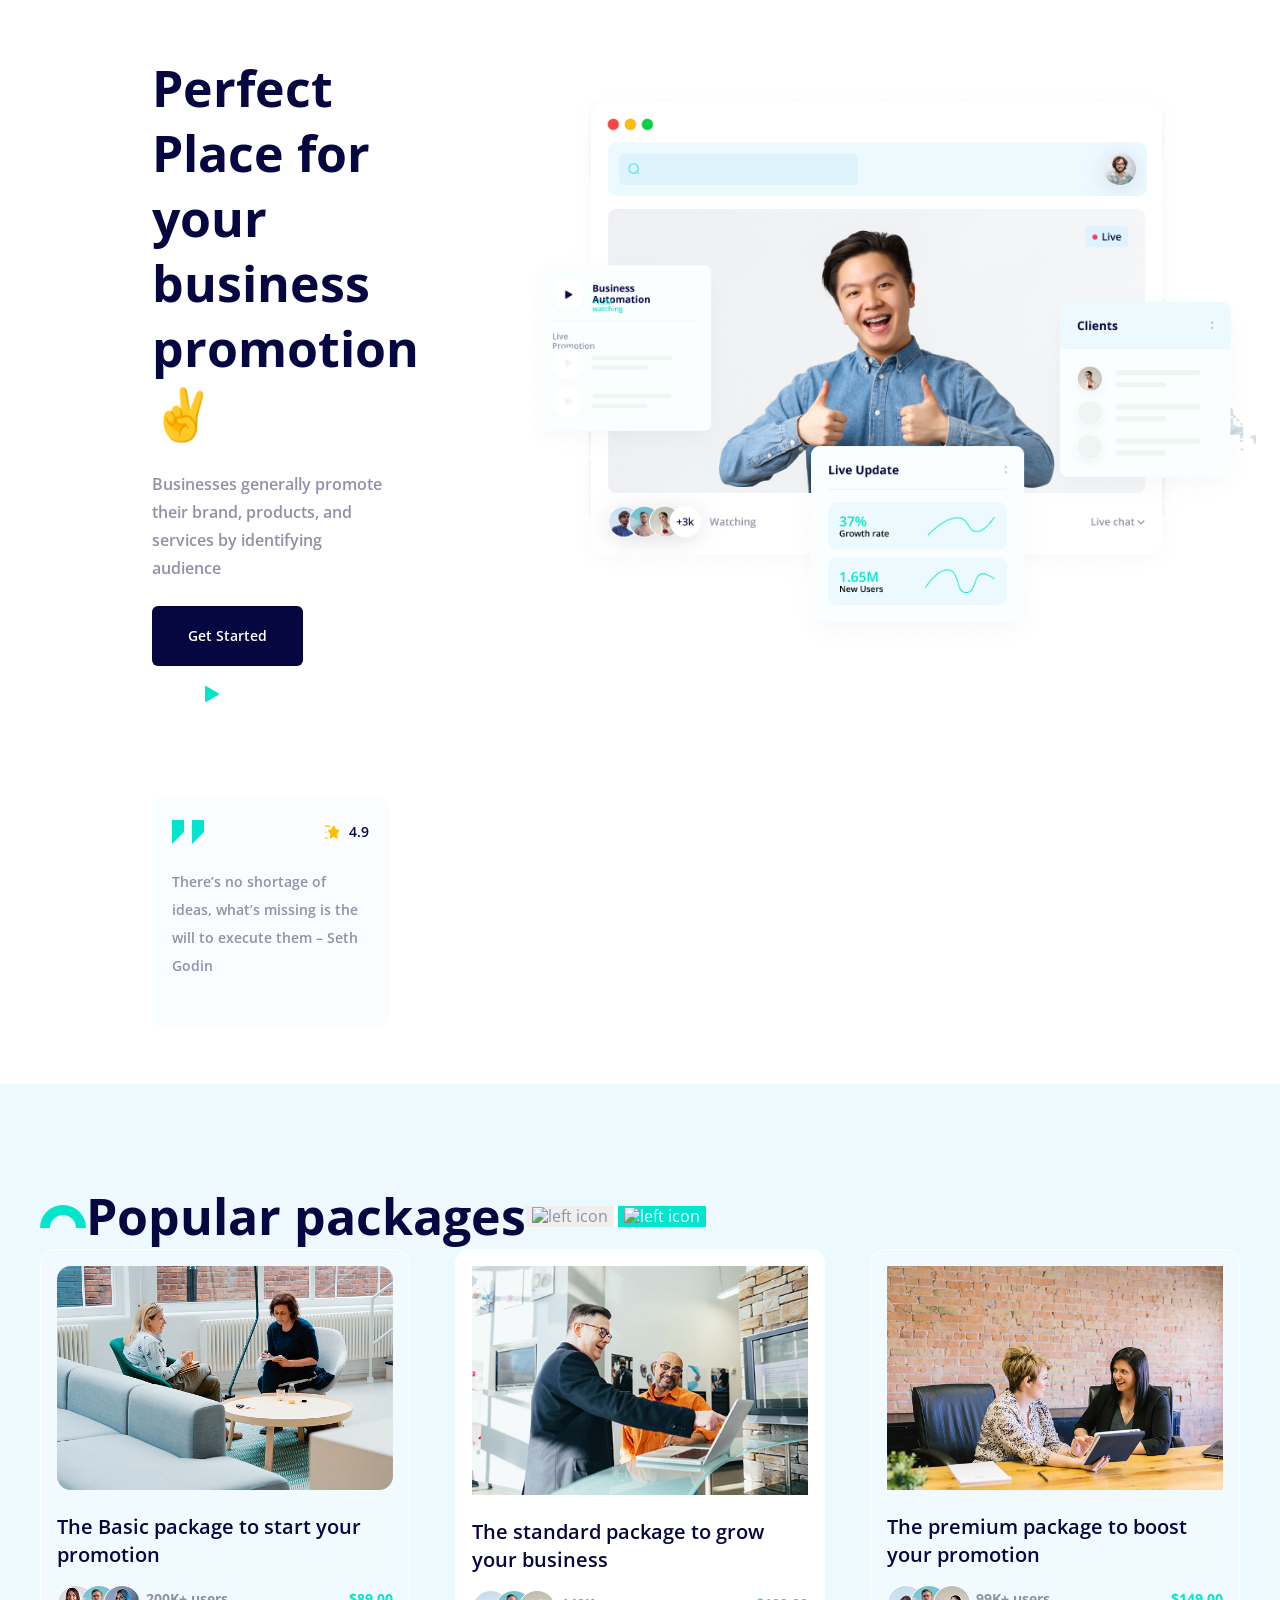
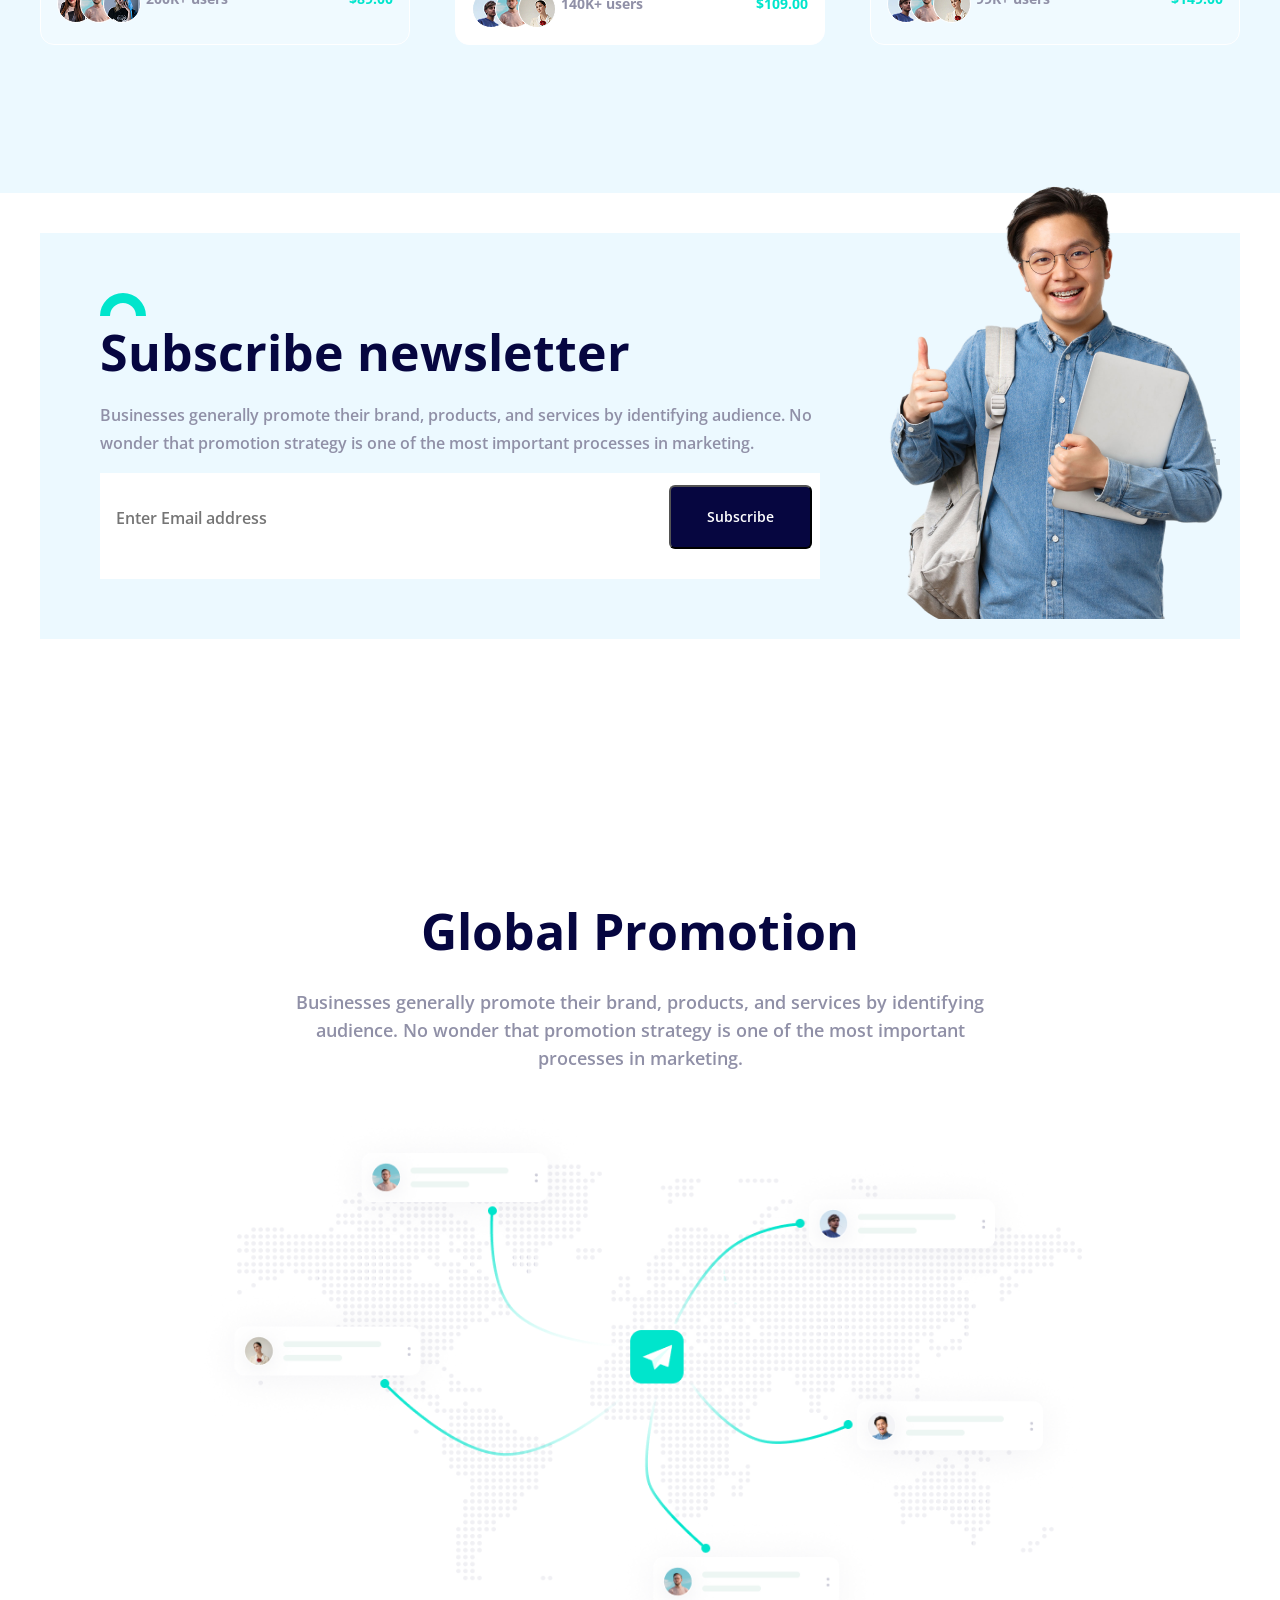
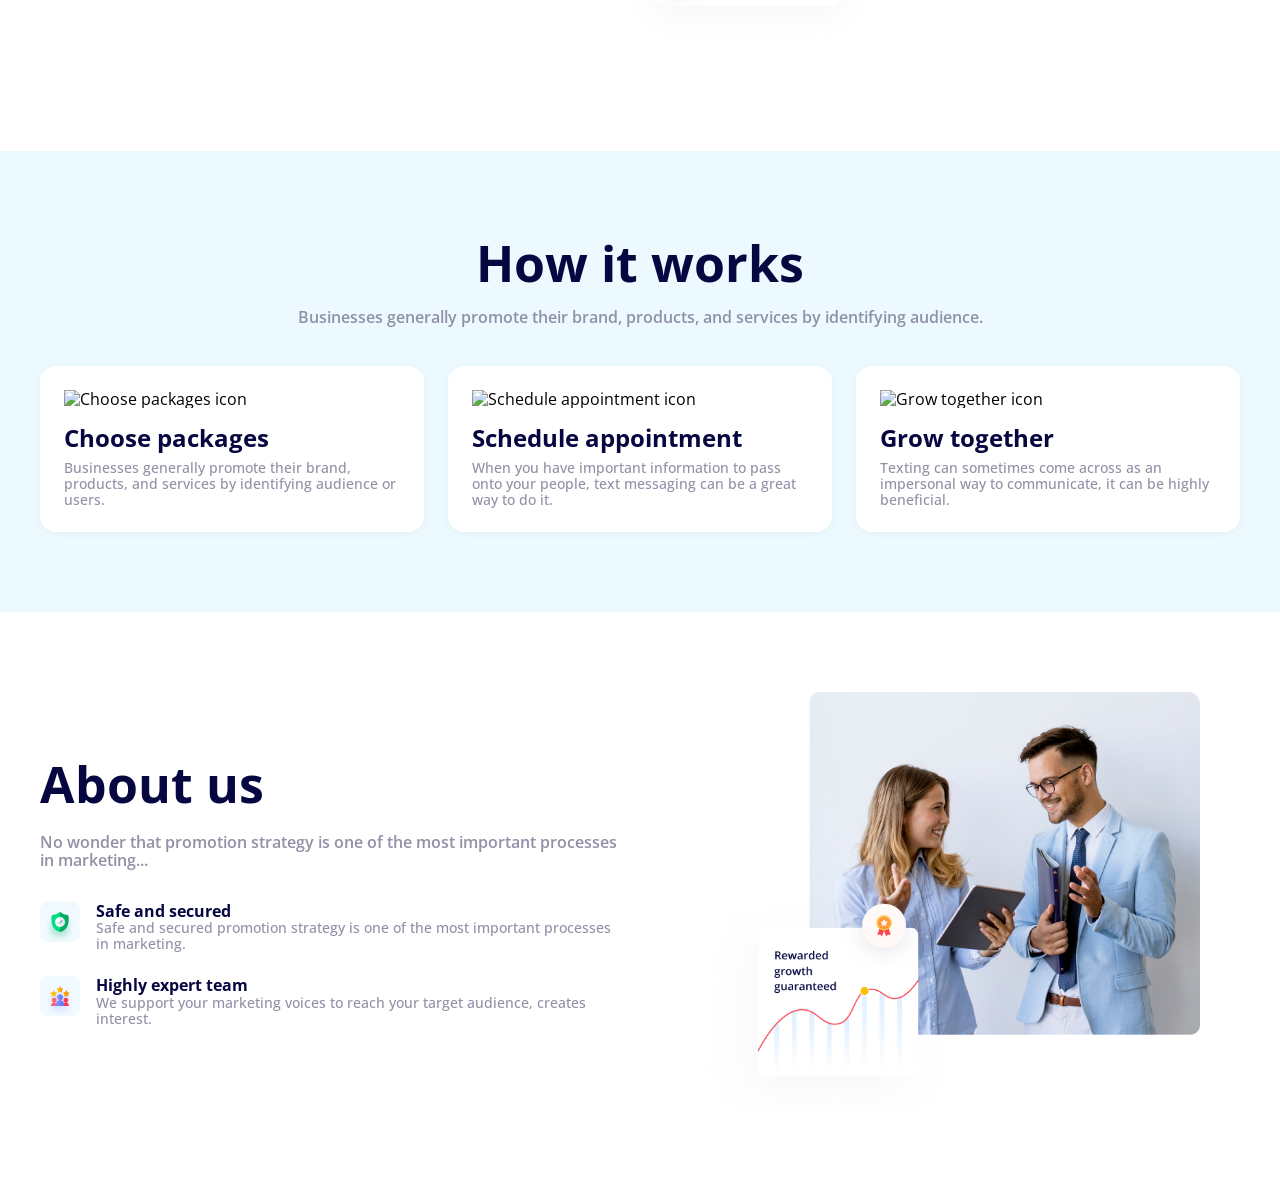
==== commit e8e1f8a4: "Added flex to every section, homework and lecture together" ====
--- a/deploy/index.html
+++ b/deploy/index.html
@@ -23,9 +23,11 @@
       </article>
 
       <article id="hero-card">
+       <div id="stats-bar">
         <img src="img/hero/quote.svg" alt=quote icon"">
-        <img src="img/hero/star.svg" alt="star">
+        <img src="img/hero/star.svg" alt="star" id="star-icon">
         <h5>4.9</h5>
+       </div>
 
         <p>There’s no shortage of ideas, what’s missing is the will to execute them – Seth Godin</p>
 
@@ -53,49 +55,43 @@
         <li class="package-card" id="card-1">
             <img src="img/packages/card1.jpg" alt="coffeshop" class="img-scaler">
             <p>The Basic package to start your promotion</p>
-
-            <ul class="user-icons">
-                <li class="icon-1" ></li>
-                <li class="icon-2" ></li>
-                <li class="icon-3" ></li>
-                <!-- <li><img src="img/packages/user1.jpg" alt="user icon1"></li>
-                <li><img src="img/packages/user3.jpg" alt="user2"></li>
-                <li><img src="img/packages/user2.jpg" alt="user3"></li> -->
-            </ul>
-            <h4>200K+ users</h4>
-            <h3>$89.00</h3>
+            <div class="package-status-bar">
+                <ul class="user-icons">
+                    <li class="icon-1" ></li>
+                    <li class="icon-2" ></li>
+                    <li class="icon-3" ></li>
+                </ul>
+                <h4>200K+ users</h4>
+                <h3>$89.00</h3>
+            </div>
         </li>
 
         <li class="selected package-card" id="card-2">
             <img src="img/packages/card3.jpg" alt="coffeshop" class="img-scaler">
             <p>The standard package to grow your business</p>
-
+            <div class="package-status-bar">
             <ul class="user-icons">
                 <li class="icon-1" ></li>
                 <li class="icon-2" ></li>
                 <li class="icon-3" ></li>
-                <!-- <li><img src="img/packages/user5.jpg" alt="user icon1"></li>
-                <li><img src="img/packages/user3.jpg" alt="user2"></li>
-                <li><img src="img/packages/user4.jpg" alt="user3"></li> -->
             </ul>
             <h4>140K+ users</h4>
             <h3>$109.00</h3>
+            </div>
         </li>
 
         <li class="package-card" id="card-3">
             <img src="img/packages/card2.jpg" alt="coffeshop" class="img-scaler">
             <p>The premium package to boost your promotion</p>
-
+            <div class="package-status-bar">
             <ul class="user-icons">
                 <li class="icon-1" ></li>
                 <li class="icon-2" ></li>
                 <li class="icon-3" ></li>
-                <!-- <li><img src="img/packages/user5.jpg" alt="user icon1"></li>
-                <li><img src="img/packages/user3.jpg" alt="user2"></li>
-                <li><img src="img/packages/user4.jpg" alt="user3"></li> -->
             </ul>
             <h4>99K+ users</h4>
             <h3>$149.00</h3>
+            </div>
         </li>
     </ul>
 
@@ -150,29 +146,35 @@
       </section>
     </section>
   </section>
-  <section id="about">
-    <section>
-      <h1 class="green-list-item section-title">About us</h1>
-      <p>No wonder that promotion strategy is one of the most important processes in marketing. In fact, it supports your marketing voices to reach your target audience, creates interest, and helps you to engage with them.</p>
-  
-      <article>
+  <section id="about" class="about-container">
+  <section class="about-section">
+    <h1 class="green-list-item section-title">About us</h1>
+    <p>No wonder that promotion strategy is one of the most important processes in marketing...</p>
+
+    <div class="about-articles">
+      <article class="about-article">
         <img src="img/about/iconsafe.png" alt="Safe and secured icon">
-        <h2>Safe and secured</h2>
-        <p>Safe and secured promotion strategy is one of the most important processes in marketing.</p>
+        <div>
+          <h2>Safe and secured</h2>
+          <p>Safe and secured promotion strategy is one of the most important processes in marketing.</p>
+        </div>
       </article>
-  
-      <article>
+
+      <article class="about-article">
         <img src="img/about/teamicon.png" alt="team icon">
-        <h2>Highly expert team</h2>
-        <p>We support your marketing voices to reach your target audience, creates interest.</p>
+        <div>
+          <h2>Highly expert team</h2>
+          <p>We support your marketing voices to reach your target audience, creates interest.</p>
+        </div>
       </article>
-    </section>
-  
-    <aside>
-        <img src="img/about/about-hero.jpg" alt="peopleppic" class="img-scaler">
-    </aside>
+    </div>
   </section>
-  
+
+  <aside class="about-image">
+    <img src="img/about/about-hero.jpg" alt="people pic" class="img-scaler">
+  </aside>
+</section>
+
     <script src="js/scripts-min.js"></script>
 </body>
 
--- a/deploy/css/styles.css
+++ b/deploy/css/styles.css
@@ -508,14 +508,28 @@
   padding: 24px 20px;
   border-radius: 12px;
 }
+#hero-card #stats-bar {
+  display: -webkit-box;
+  display: -ms-flexbox;
+  display: flex;
+  -webkit-box-align: center;
+      -ms-flex-align: center;
+          align-items: center;
+}
+#hero-card #stats-bar #star-icon {
+  margin-left: auto;
+  margin-right: 8px;
+}
+#hero-card #stats-bar h5 {
+  color: var(--nightblue);
+  font-weight: 600;
+  font-size: 0.875rem;
+}
 #hero-card p {
   font-size: 0.875rem;
   font-weight: 600;
-}
-#hero-card h5 {
-  color: var(--nightblue);
-  font-weight: 600;
-  font-size: 0.875rem;
+  color: var(--Grey);
+  margin-bottom: 0;
 }
 
 /* =============
@@ -527,6 +541,22 @@
 }
 #packages #top-content {
   text-align: center;
+}
+@media (min-width: 1200px) {
+  #packages #top-content {
+    width: 1200px;
+    margin: 0 auto;
+  }
+}
+@media (min-width: 768px) {
+  #packages #top-content {
+    display: -webkit-box;
+    display: -ms-flexbox;
+    display: flex;
+    -webkit-box-align: center;
+        -ms-flex-align: center;
+            align-items: center;
+  }
 }
 #packages #top-content h1 {
   color: var(--nightblue);
@@ -587,21 +617,34 @@
   line-height: 1.75rem;
   margin: 20px 0 16px;
 }
-#packages #package-card-container .package-card .user-icons li {
+#packages #package-card-container .package-card .package-status-bar {
+  display: -webkit-box;
+  display: -ms-flexbox;
+  display: flex;
+}
+#packages #package-card-container .package-card .package-status-bar .user-icons {
+  display: -webkit-box;
+  display: -ms-flexbox;
+  display: flex;
+}
+#packages #package-card-container .package-card .package-status-bar .user-icons li {
   height: 36px;
   width: 36px;
   border: 1px solid var(--white);
   border-radius: 100%;
-}
-#packages #package-card-container .package-card h4 {
+  margin-right: -15px;
+}
+#packages #package-card-container .package-card .package-status-bar h4 {
   color: var(--Grey);
   font-size: 0.875rem;
   line-height: 1.75rem;
-}
-#packages #package-card-container .package-card h3 {
+  margin-left: 20px;
+}
+#packages #package-card-container .package-card .package-status-bar h3 {
   color: var(--Aqua);
   font-size: 0.875rem;
   line-height: 1.75rem;
+  margin-left: auto;
 }
 #packages #package-card-container .selected {
   background-color: var(--white);
@@ -721,6 +764,15 @@
   font-weight: 600;
   line-height: 1.75rem;
   margin: 16px 0;
+}
+@media (min-width: 768px) {
+  #newsletter #newsletter-content #newsletter-left form {
+    display: -webkit-box;
+    display: -ms-flexbox;
+    display: flex;
+    padding: 12px 8px;
+    background-color: var(--white);
+  }
 }
 #newsletter #newsletter-content #newsletter-left form input {
   border: none;
